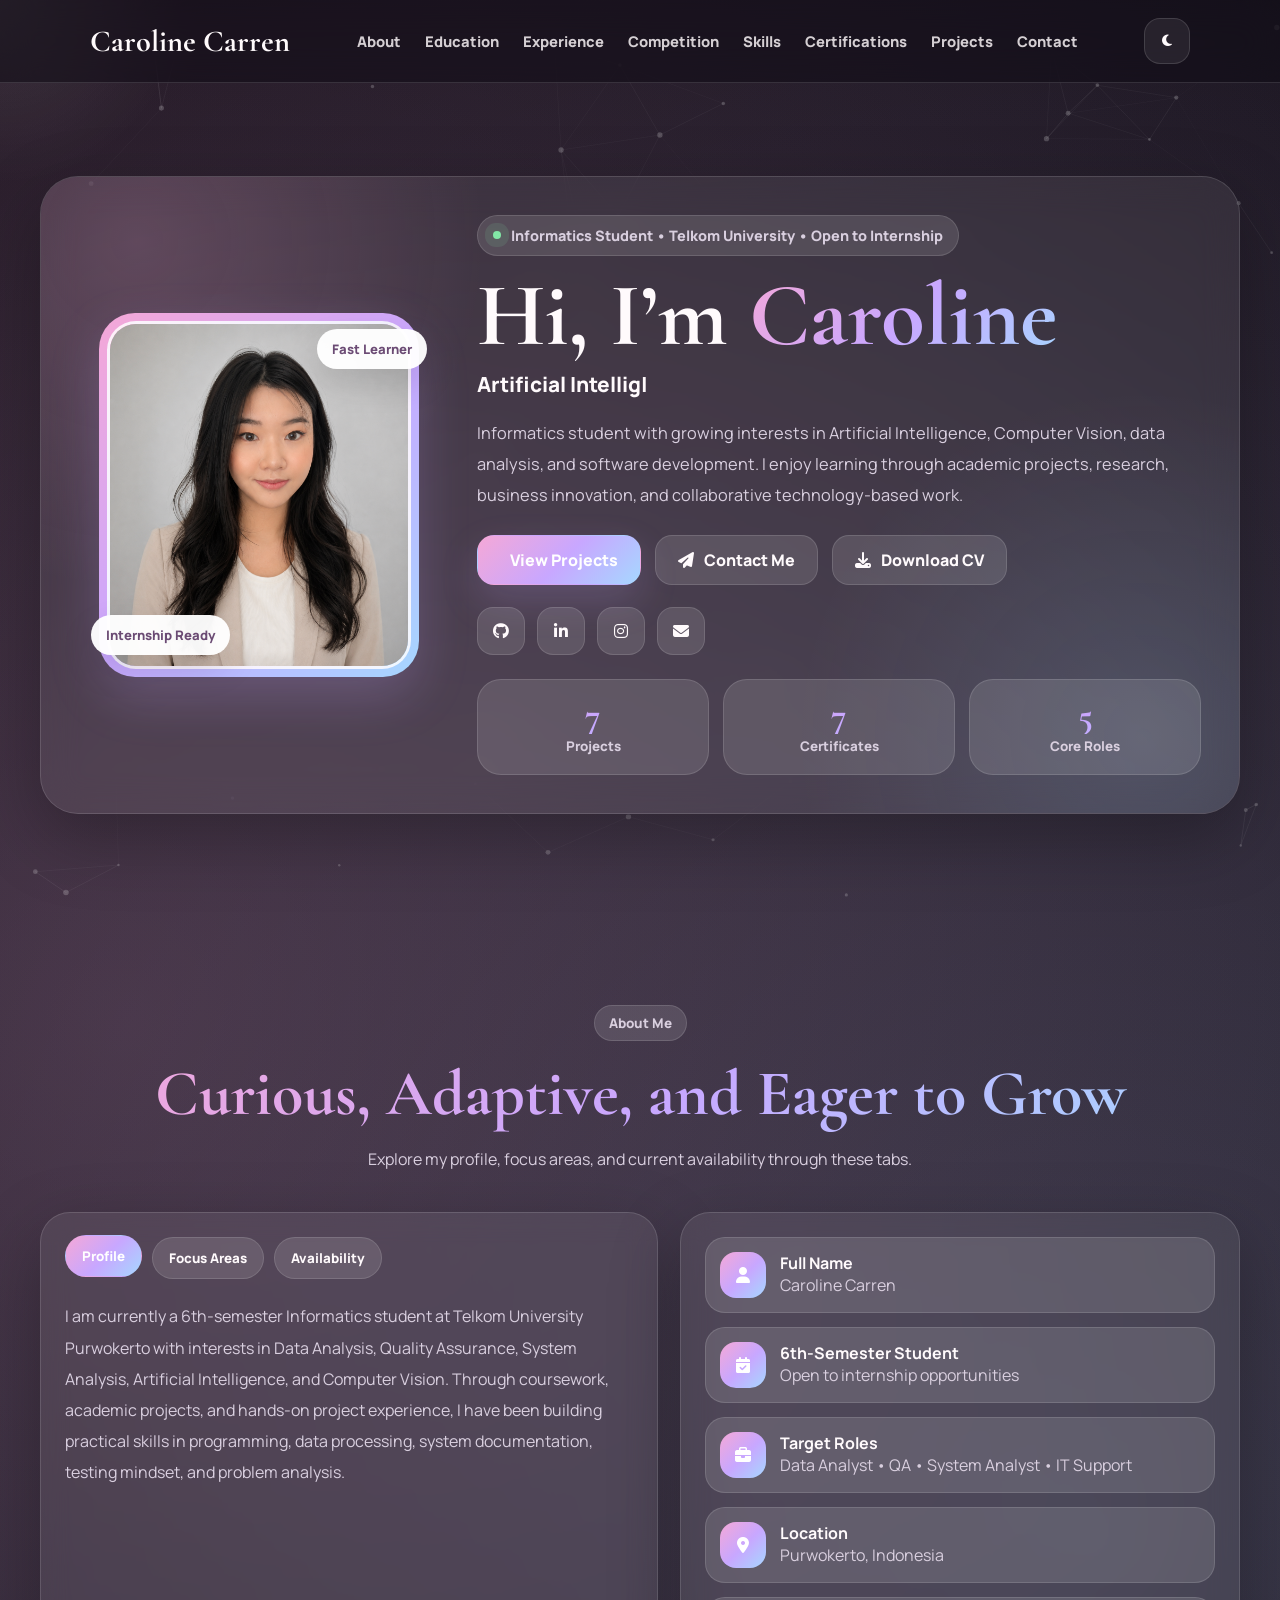
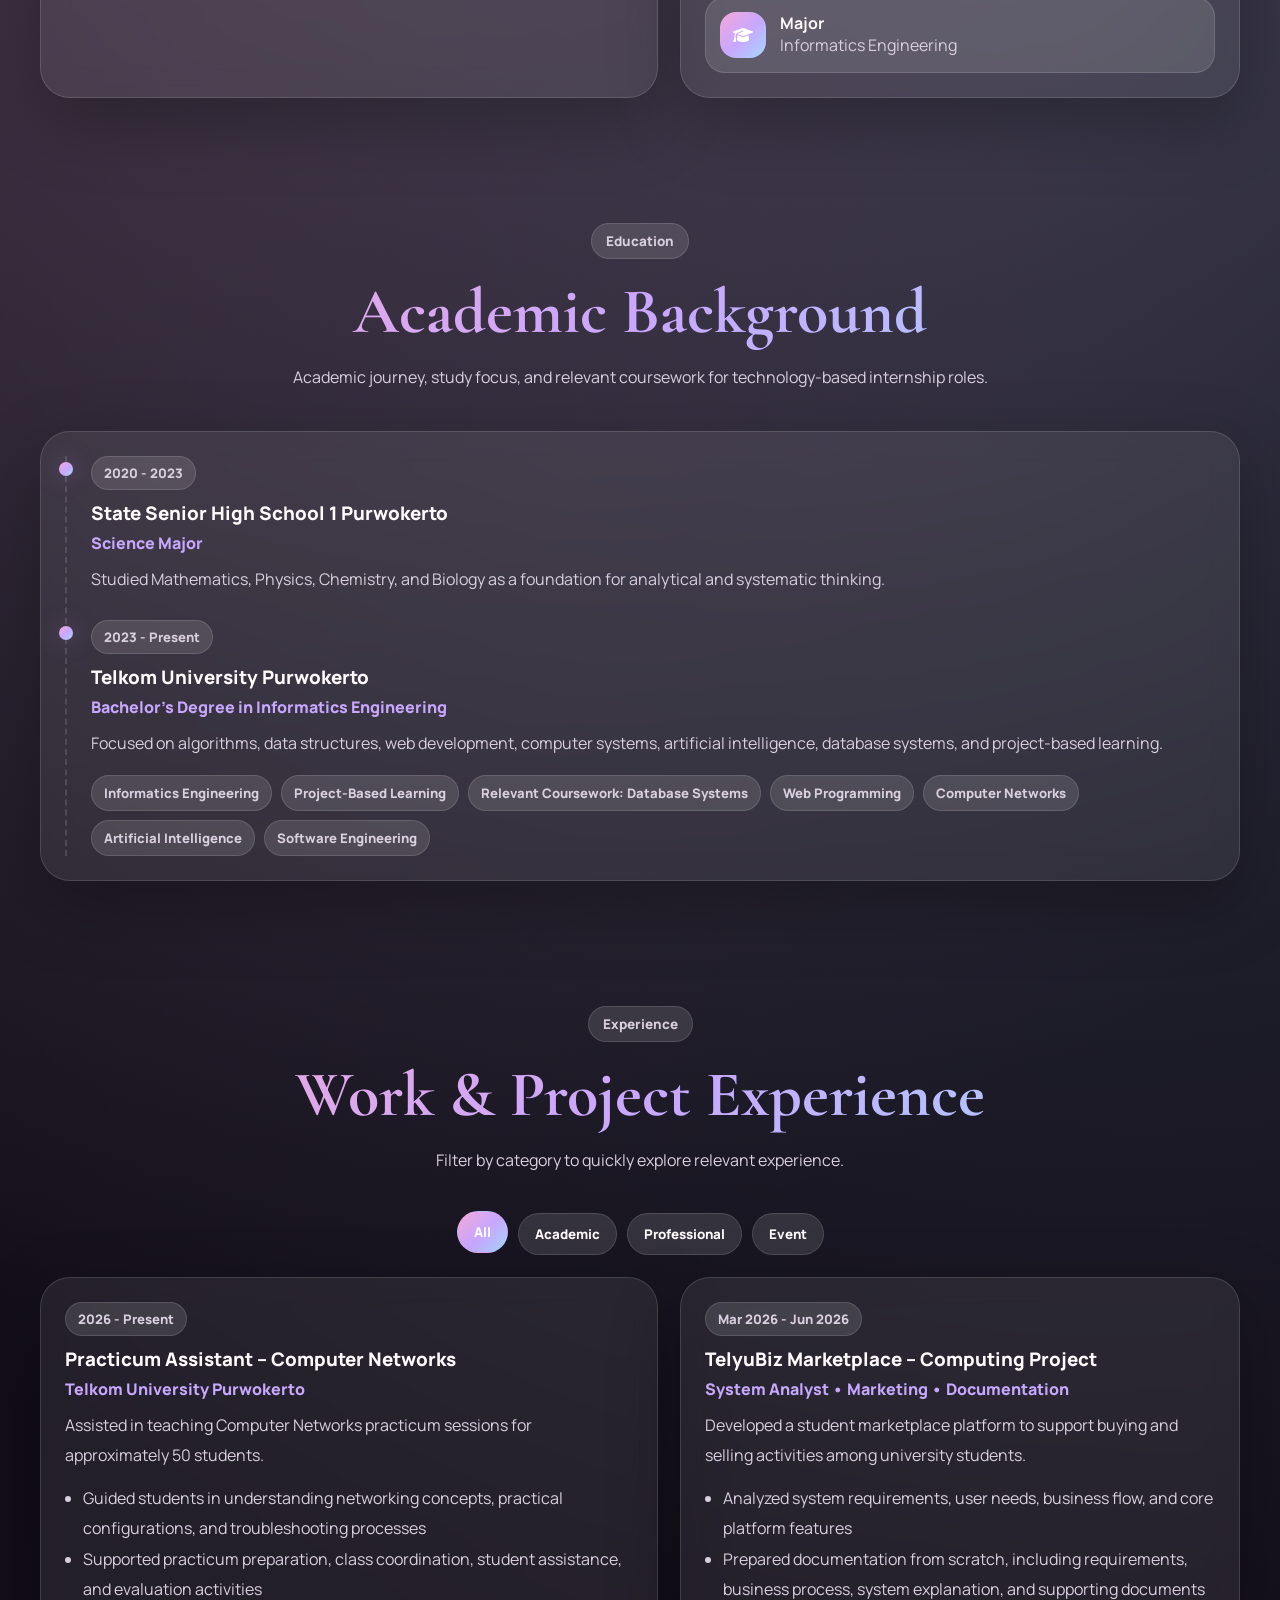
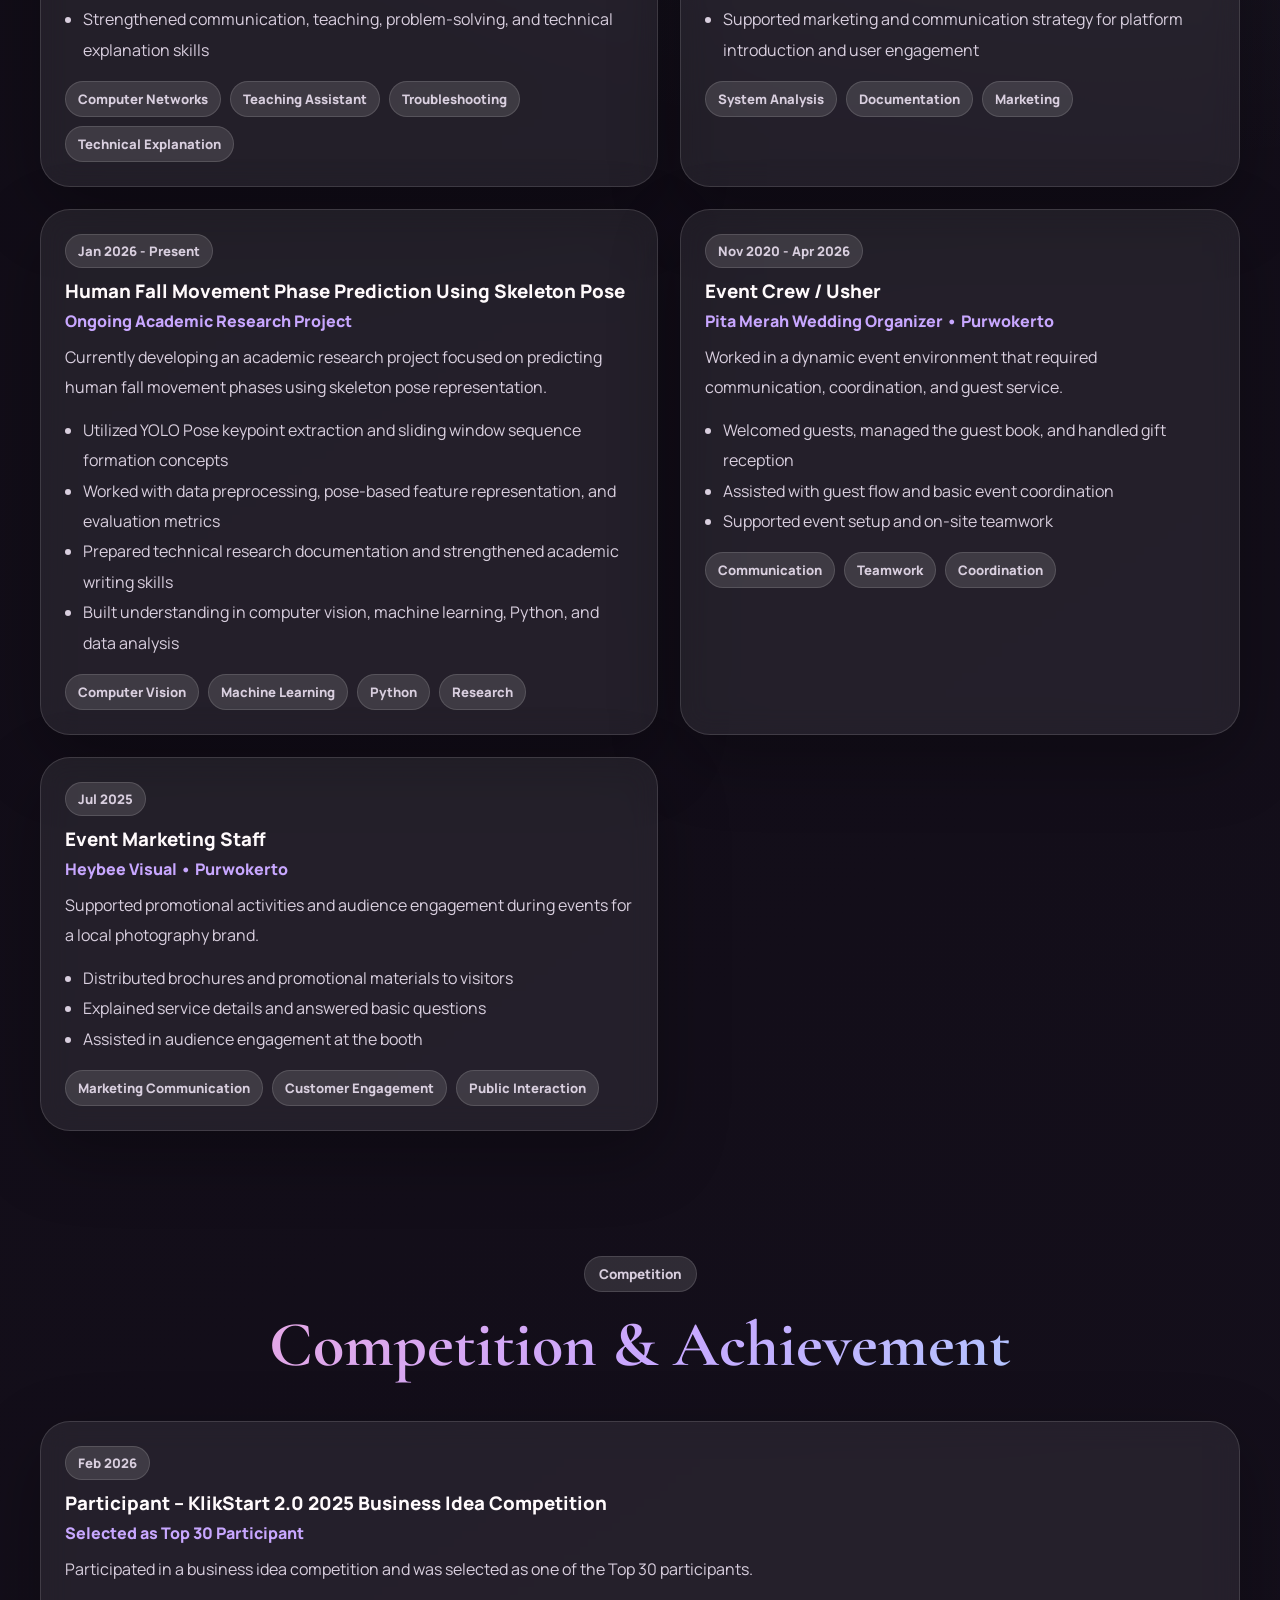
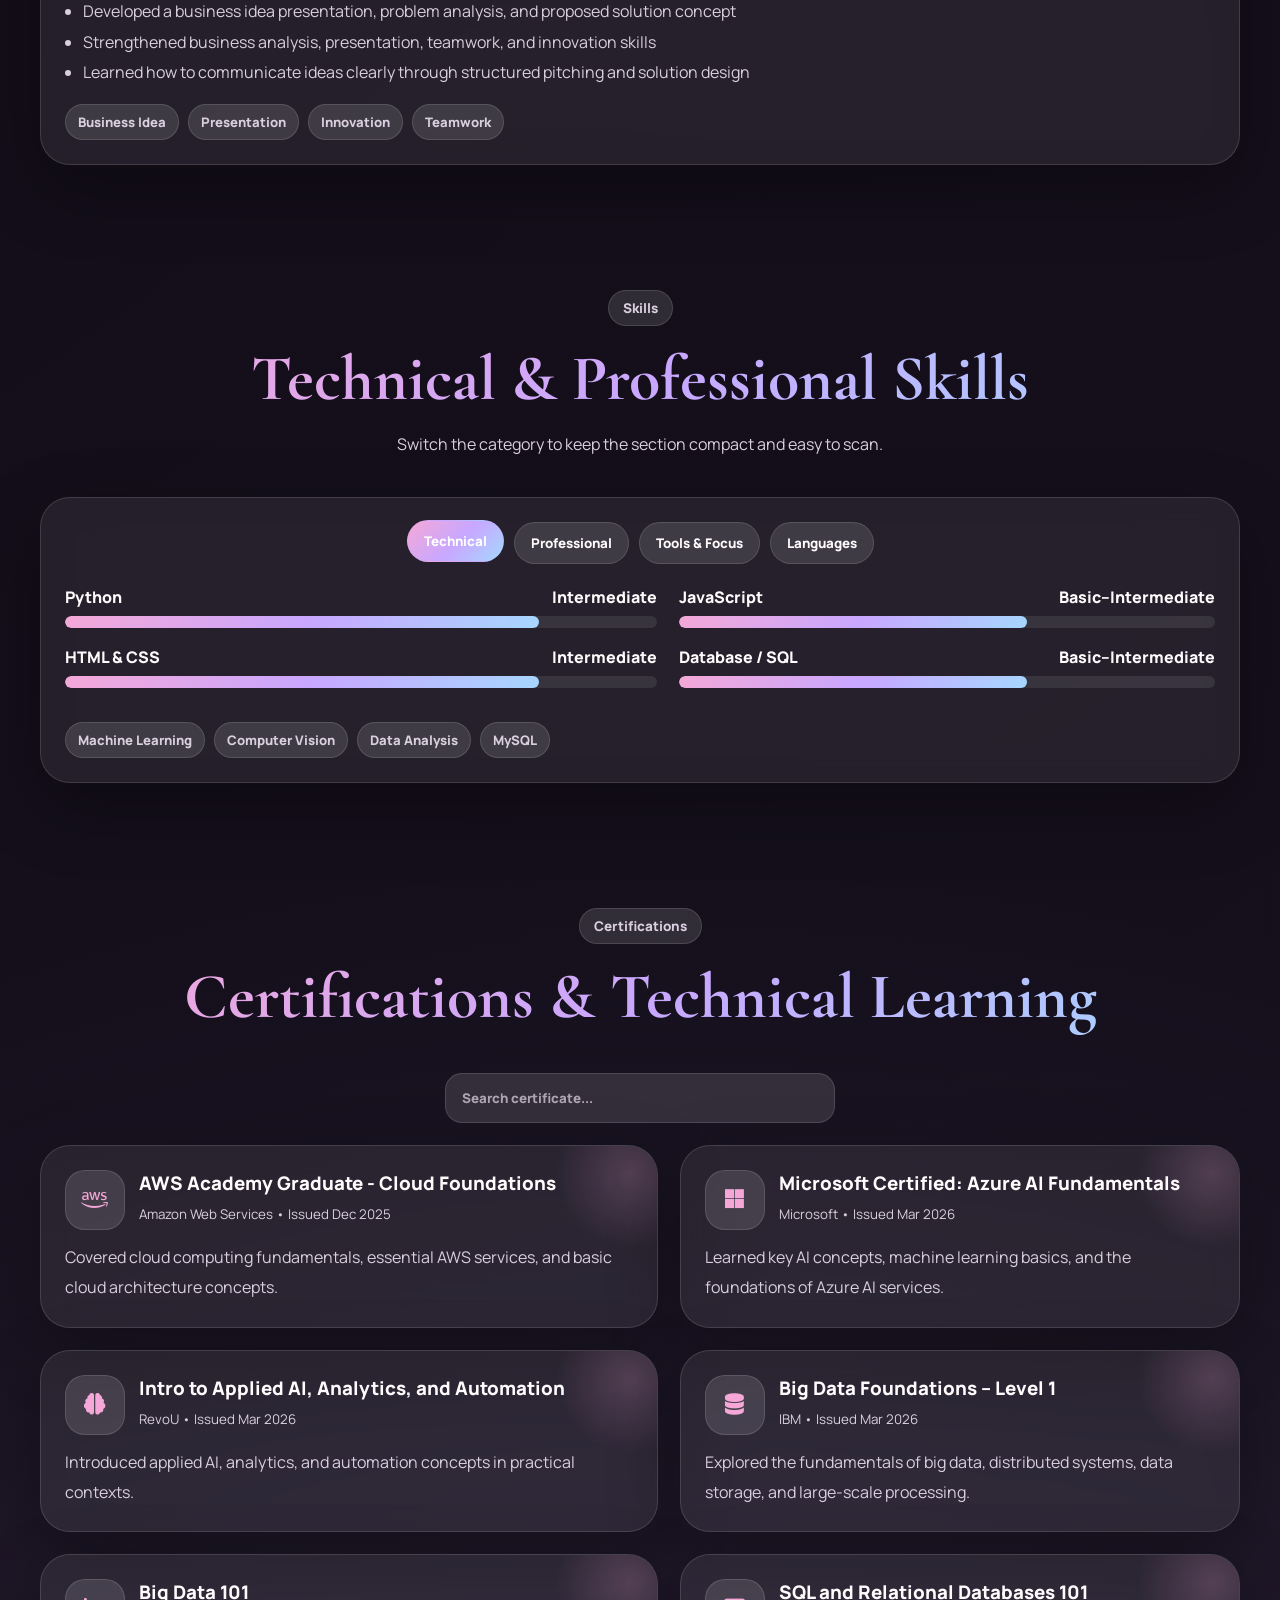
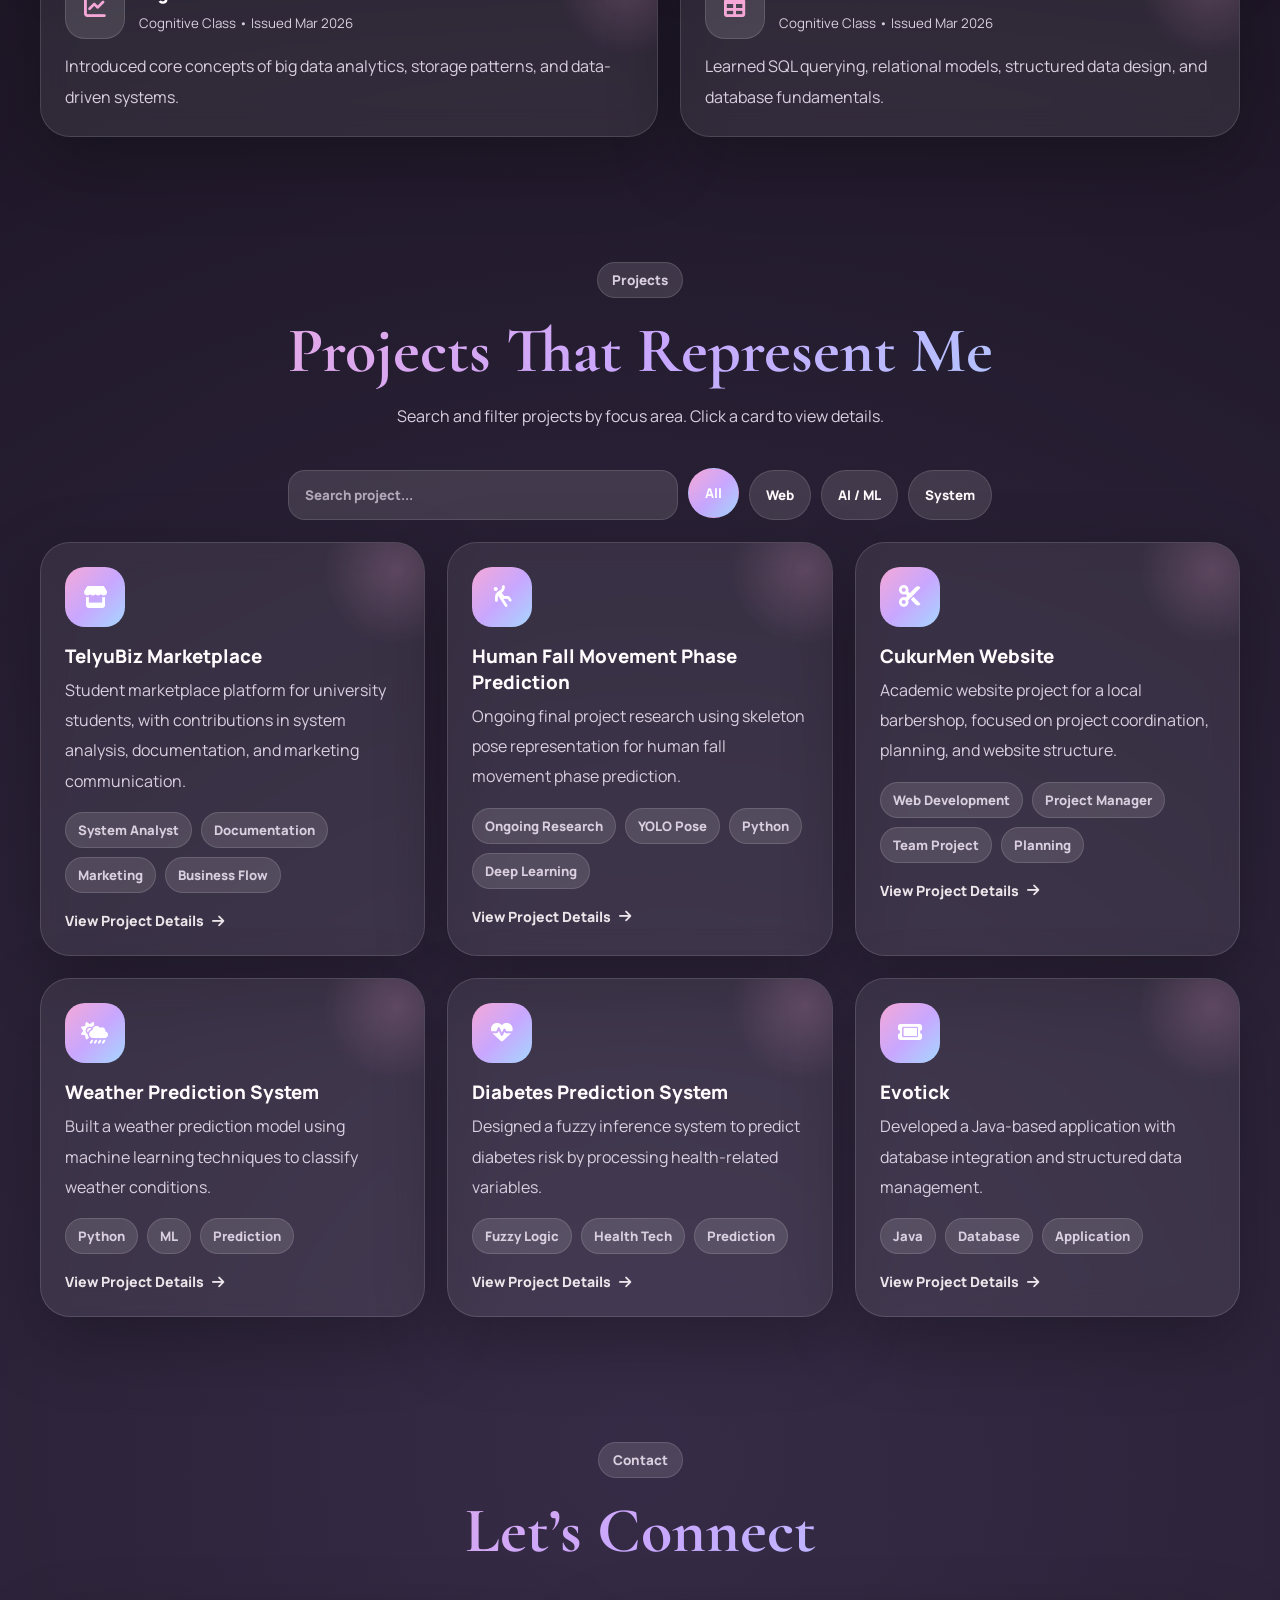
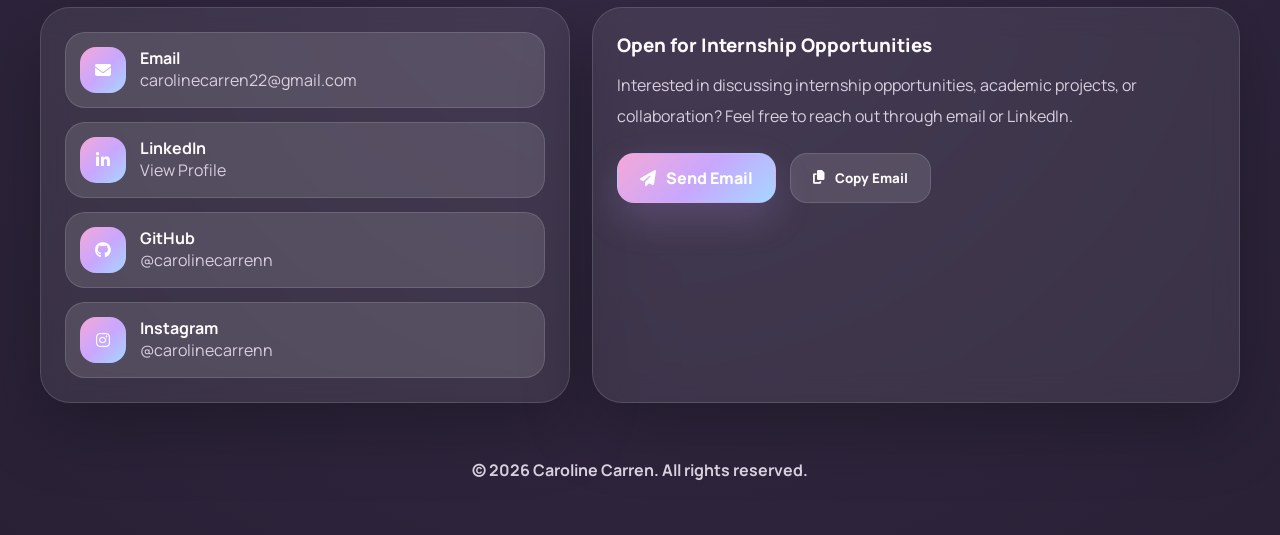
==== portfolio/index.html @ 9554f7a0 "Add files via upload" ====
<!DOCTYPE html>
<html lang="en">
<head>
  <meta charset="UTF-8" />
  <meta name="viewport" content="width=device-width, initial-scale=1.0" />
  <title>Caroline Carren | Portfolio</title>

  <link rel="stylesheet" href="https://cdnjs.cloudflare.com/ajax/libs/font-awesome/6.4.2/css/all.min.css">
  <link href="https://fonts.googleapis.com/css2?family=Manrope:wght@300;400;500;600;700;800&family=Cormorant+Garamond:wght@600;700&display=swap" rel="stylesheet">

  <style>
    :root{
      --bg:#0f0b14;
      --bg-soft:#17111f;
      --card:rgba(255,255,255,.075);
      --card-strong:rgba(255,255,255,.12);
      --line:rgba(255,255,255,.13);
      --text:#fffafc;
      --muted:#d9cfdf;
      --pink:#f5a8d7;
      --purple:#c8a7ff;
      --blue:#a6d7ff;
      --gradient:linear-gradient(135deg,#f5a8d7 0%, #c8a7ff 52%, #a6d7ff 100%);
      --shadow:0 24px 70px rgba(0,0,0,.28);
      --radius:30px;
    }

    body.light{
      --bg:#fff8fc;
      --bg-soft:#f6f0ff;
      --card:rgba(255,255,255,.76);
      --card-strong:rgba(255,255,255,.95);
      --line:rgba(140,110,170,.16);
      --text:#241b2c;
      --muted:#6d6177;
      --shadow:0 20px 55px rgba(164,125,196,.14);
    }

    *{
      margin:0;
      padding:0;
      box-sizing:border-box;
    }

    html{
      scroll-behavior:smooth;
    }

    body{
      min-height:100vh;
      font-family:'Manrope',sans-serif;
      color:var(--text);
      background:
        radial-gradient(circle at 10% 12%,rgba(245,168,215,.22),transparent 25%),
        radial-gradient(circle at 86% 18%,rgba(166,215,255,.17),transparent 26%),
        radial-gradient(circle at 50% 92%,rgba(200,167,255,.18),transparent 28%),
        linear-gradient(145deg,var(--bg),var(--bg-soft));
      overflow-x:hidden;
      transition:.35s ease;
    }

    #starCanvas{
      position:fixed;
      inset:0;
      width:100%;
      height:100%;
      z-index:0;
      pointer-events:none;
      opacity:.85;
    }

    .scroll-progress{
      position:fixed;
      top:0;
      left:0;
      width:0%;
      height:4px;
      background:var(--gradient);
      z-index:9999;
    }

    .cursor-glow{
      position:fixed;
      width:420px;
      height:420px;
      border-radius:50%;
      background:radial-gradient(circle,rgba(255,255,255,.10),transparent 62%);
      pointer-events:none;
      transform:translate(-50%,-50%);
      mix-blend-mode:screen;
      z-index:0;
    }

    .navbar{
      position:fixed;
      top:0;
      left:0;
      width:100%;
      z-index:999;
      padding:18px 7%;
      display:flex;
      align-items:center;
      justify-content:space-between;
      background:rgba(15,11,20,.52);
      backdrop-filter:blur(18px);
      border-bottom:1px solid var(--line);
    }

    body.light .navbar{
      background:rgba(255,255,255,.78);
    }

    .brand{
      font-family:'Cormorant Garamond',serif;
      font-size:1.9rem;
      font-weight:700;
      color:var(--text);
      text-decoration:none;
    }

    .nav-menu{
      display:flex;
      align-items:center;
      gap:24px;
      list-style:none;
    }

    .nav-menu a{
      color:var(--text);
      text-decoration:none;
      font-size:.92rem;
      font-weight:800;
      opacity:.82;
      position:relative;
      transition:.25s ease;
    }

    .nav-menu a::after{
      content:"";
      position:absolute;
      left:0;
      bottom:-8px;
      width:0;
      height:2px;
      border-radius:99px;
      background:var(--gradient);
      transition:.25s ease;
    }

    .nav-menu a:hover,
    .nav-menu a.active{
      opacity:1;
    }

    .nav-menu a:hover::after,
    .nav-menu a.active::after{
      width:100%;
    }

    .nav-actions{
      display:flex;
      align-items:center;
      gap:10px;
    }

    .icon-btn{
      width:46px;
      height:46px;
      border-radius:16px;
      border:1px solid var(--line);
      background:var(--card);
      color:var(--text);
      cursor:pointer;
      display:grid;
      place-items:center;
      transition:.25s ease;
    }

    .icon-btn:hover{
      transform:translateY(-3px);
      box-shadow:0 12px 28px rgba(200,167,255,.18);
    }

    .menu-toggle{
      display:none;
    }

    .container{
      width:min(1200px,calc(100% - 36px));
      margin:auto;
      position:relative;
      z-index:2;
    }

    section{
      position:relative;
      z-index:2;
      padding:105px 0 20px;
    }

    .hero{
      min-height:100vh;
      display:flex;
      align-items:center;
      padding-top:110px;
    }

    .hero-card{
      display:grid;
      grid-template-columns:360px 1fr;
      gap:38px;
      align-items:center;
      padding:38px;
      border:1px solid var(--line);
      border-radius:38px;
      background:var(--card);
      backdrop-filter:blur(18px);
      box-shadow:var(--shadow);
      overflow:hidden;
      position:relative;
    }

    .hero-card::before{
      content:"";
      position:absolute;
      inset:0;
      background:
        radial-gradient(circle at 8% 10%,rgba(245,168,215,.18),transparent 28%),
        radial-gradient(circle at 92% 88%,rgba(166,215,255,.14),transparent 28%);
      pointer-events:none;
    }

    .photo-area,
    .hero-content{
      position:relative;
      z-index:1;
    }

    .photo-area{
      width:100%;
    }

    .photo-frame{
      width:min(100%,320px);
      aspect-ratio:1/1.14;
      margin:auto;
      padding:8px;
      border-radius:36px;
      background:var(--gradient);
      box-shadow:0 20px 50px rgba(200,167,255,.22);
      position:relative;
      overflow:visible;
      animation:floaty 5.5s ease-in-out infinite;
    }

    .photo-inner{
      width:100%;
      height:100%;
      border-radius:29px;
      border:3px solid rgba(255,255,255,.82);
      overflow:hidden;
      position:relative;
      background:linear-gradient(135deg,rgba(245,168,215,.42),rgba(166,215,255,.42));
      display:grid;
      place-items:center;
    }

    .photo-inner img{
      width:100%;
      height:100%;
      object-fit:cover;
      display:block;
      position:relative;
      z-index:2;
    }

    .photo-inner img.hide{
      display:none;
    }

    .photo-placeholder{
      position:absolute;
      inset:0;
      display:grid;
      place-items:center;
      font-family:'Cormorant Garamond',serif;
      font-size:4.8rem;
      font-weight:700;
      color:#fff;
      z-index:1;
    }

    .float-chip{
      position:absolute;
      z-index:5;
      background:rgba(255,255,255,.96);
      color:#6b4b74;
      padding:11px 15px;
      border-radius:999px;
      box-shadow:0 14px 34px rgba(0,0,0,.12);
      font-size:.82rem;
      font-weight:900;
      white-space:nowrap;
    }

    .float-chip.top{
      right:-8px;
      top:16px;
    }

    .float-chip.bottom{
      left:-8px;
      bottom:22px;
    }

    .badge{
      display:inline-flex;
      align-items:center;
      gap:10px;
      padding:10px 15px;
      border-radius:999px;
      background:var(--card-strong);
      border:1px solid var(--line);
      color:var(--muted);
      font-weight:800;
      font-size:.9rem;
      margin-bottom:18px;
    }

    .badge .dot{
      width:8px;
      height:8px;
      border-radius:50%;
      background:#82e7a6;
      box-shadow:0 0 0 8px rgba(130,231,166,.12);
    }

    h1{
      font-family:'Cormorant Garamond',serif;
      font-size:clamp(3.2rem,7vw,5.8rem);
      line-height:.94;
      margin-bottom:12px;
      font-weight:700;
    }

    .gradient-text,
    .section-title,
    .stat-number{
      background:var(--gradient);
      -webkit-background-clip:text;
      -webkit-text-fill-color:transparent;
      background-clip:text;
    }

    .typing{
      min-height:34px;
      font-size:clamp(1rem,2vw,1.3rem);
      font-weight:900;
      margin-bottom:14px;
    }

    .hero-desc,
    .section-sub,
    .muted{
      color:var(--muted);
      line-height:1.9;
    }

    .hero-desc{
      max-width:760px;
      font-size:1.02rem;
      margin-bottom:24px;
    }

    .buttons{
      display:flex;
      flex-wrap:wrap;
      gap:14px;
      margin-bottom:22px;
    }

    .btn{
      border:none;
      text-decoration:none;
      display:inline-flex;
      align-items:center;
      justify-content:center;
      gap:10px;
      min-height:50px;
      padding:13px 22px;
      border-radius:17px;
      font-weight:900;
      cursor:pointer;
      transition:.25s ease;
      color:var(--text);
      background:var(--card-strong);
      border:1px solid var(--line);
      font-family:inherit;
    }

    .btn.primary{
      background:var(--gradient);
      color:#fff;
      border-color:transparent;
      box-shadow:0 16px 38px rgba(200,167,255,.18);
    }

    .btn:hover{
      transform:translateY(-3px);
    }

    .socials{
      display:flex;
      flex-wrap:wrap;
      gap:12px;
      margin-bottom:24px;
    }

    .socials a{
      width:48px;
      height:48px;
      border-radius:16px;
      background:var(--card-strong);
      border:1px solid var(--line);
      color:var(--text);
      display:grid;
      place-items:center;
      text-decoration:none;
      transition:.25s ease;
    }

    .socials a:hover{
      transform:translateY(-4px);
      color:var(--pink);
    }

    .stats{
      display:grid;
      grid-template-columns:repeat(3,1fr);
      gap:14px;
    }

    .stat{
      text-align:center;
      background:var(--card-strong);
      border:1px solid var(--line);
      padding:18px 12px;
      border-radius:24px;
    }

    .stat-number{
      display:block;
      font-family:'Cormorant Garamond',serif;
      font-size:2.3rem;
      line-height:1;
      font-weight:700;
    }

    .stat small{
      color:var(--muted);
      font-weight:800;
    }

    .section-head{
      text-align:center;
      margin-bottom:38px;
    }

    .kicker{
      display:inline-flex;
      padding:8px 14px;
      border-radius:999px;
      background:var(--card-strong);
      border:1px solid var(--line);
      color:var(--muted);
      font-size:.84rem;
      font-weight:900;
      margin-bottom:14px;
    }

    .section-title{
      font-family:'Cormorant Garamond',serif;
      font-size:clamp(2.4rem,5vw,4rem);
      font-weight:700;
      margin-bottom:12px;
    }

    .grid-2{
      display:grid;
      grid-template-columns:1.05fr .95fr;
      gap:22px;
    }

    .grid-3{
      display:grid;
      grid-template-columns:repeat(3,1fr);
      gap:22px;
    }

    .card{
      background:var(--card);
      border:1px solid var(--line);
      border-radius:var(--radius);
      backdrop-filter:blur(14px);
      box-shadow:var(--shadow);
      padding:24px;
      transition:.25s ease;
      height:100%;
    }

    .card:hover{
      transform:translateY(-7px);
      border-color:rgba(245,168,215,.30);
    }

    .info-item{
      display:flex;
      gap:14px;
      align-items:flex-start;
      background:var(--card-strong);
      border:1px solid var(--line);
      border-radius:20px;
      padding:14px;
      margin-bottom:14px;
    }

    .info-item:last-child{
      margin-bottom:0;
    }

    .info-item i{
      width:46px;
      height:46px;
      border-radius:16px;
      display:grid;
      place-items:center;
      background:var(--gradient);
      color:#fff;
      flex:none;
    }

    .info-item span{
      color:var(--muted);
    }

    .tabs,
    .filter-row{
      display:flex;
      flex-wrap:wrap;
      gap:10px;
      justify-content:center;
      margin-bottom:22px;
    }

    .tabs.left{
      justify-content:flex-start;
    }

    .pill{
      border:none;
      border-radius:999px;
      padding:11px 16px;
      background:var(--card-strong);
      border:1px solid var(--line);
      color:var(--text);
      font-weight:900;
      cursor:pointer;
      transition:.25s ease;
      font-family:inherit;
    }

    .pill:hover,
    .pill.active{
      background:var(--gradient);
      color:#fff;
      border-color:transparent;
      transform:translateY(-2px);
    }

    .panel{
      display:none;
      color:var(--muted);
      line-height:1.95;
      animation:fadeUp .3s ease;
    }

    .panel.active{
      display:block;
    }

    .timeline{
      position:relative;
      padding-left:24px;
      border-left:2px dashed var(--line);
    }

    .timeline-item{
      position:relative;
      padding-bottom:26px;
    }

    .timeline-item:last-child{
      padding-bottom:0;
    }

    .timeline-item::before{
      content:"";
      position:absolute;
      left:-32px;
      top:6px;
      width:14px;
      height:14px;
      border-radius:50%;
      background:var(--gradient);
      box-shadow:0 0 24px rgba(200,167,255,.35);
    }

    .date{
      display:inline-block;
      padding:7px 12px;
      border-radius:999px;
      background:var(--card-strong);
      border:1px solid var(--line);
      color:var(--muted);
      font-size:.82rem;
      font-weight:900;
      margin-bottom:10px;
    }

    h3,h4{
      font-weight:900;
      margin-bottom:6px;
    }

    .sub{
      color:var(--purple);
      font-weight:900;
      margin-bottom:10px;
    }

    body.light .sub{
      color:#8a6daf;
    }

    .list{
      padding-left:18px;
      color:var(--muted);
      line-height:1.9;
      margin-top:12px;
    }

    .tags{
      display:flex;
      flex-wrap:wrap;
      gap:9px;
      margin-top:16px;
    }

    .tags span{
      padding:8px 12px;
      border-radius:999px;
      background:var(--card-strong);
      border:1px solid var(--line);
      color:var(--muted);
      font-size:.82rem;
      font-weight:900;
    }

    .exp-item.hide,
    .project-card.hide,
    .cert-card.hide{
      display:none;
    }

    .skill-panel{
      display:none;
    }

    .skill-panel.active{
      display:block;
      animation:fadeUp .3s ease;
    }

    .skill-item{
      margin-bottom:18px;
    }

    .skill-top{
      display:flex;
      align-items:center;
      justify-content:space-between;
      font-weight:900;
      margin-bottom:8px;
    }

    .skill-bar{
      height:12px;
      border-radius:999px;
      background:rgba(255,255,255,.09);
      overflow:hidden;
    }

    body.light .skill-bar{
      background:rgba(120,90,170,.12);
    }

    .skill-fill{
      width:0;
      height:100%;
      border-radius:999px;
      background:var(--gradient);
      transition:width 1.4s ease;
    }

    .search-box{
      width:min(100%,390px);
      min-height:50px;
      border-radius:17px;
      border:1px solid var(--line);
      background:var(--card-strong);
      color:var(--text);
      outline:none;
      padding:0 16px;
      font-family:inherit;
      font-weight:800;
    }

    .search-box::placeholder{
      color:rgba(217,207,223,.75);
    }

    .project-card,
    .cert-card{
      position:relative;
      overflow:hidden;
      cursor:pointer;
    }

    .project-card::before,
    .cert-card::before{
      content:"";
      position:absolute;
      width:150px;
      height:150px;
      right:-48px;
      top:-48px;
      border-radius:50%;
      background:radial-gradient(circle,rgba(245,168,215,.20),transparent 70%);
    }

    .project-icon,
    .cert-icon{
      width:60px;
      height:60px;
      border-radius:20px;
      background:var(--gradient);
      display:grid;
      place-items:center;
      color:#fff;
      font-size:1.35rem;
      margin-bottom:16px;
      position:relative;
      z-index:1;
    }

    .project-action{
      display:inline-flex;
      align-items:center;
      gap:8px;
      margin-top:18px;
      font-size:.88rem;
      font-weight:900;
      color:var(--text);
      opacity:.9;
      position:relative;
      z-index:1;
    }

    .project-action i{
      transition:.25s ease;
    }

    .project-card:hover .project-action i{
      transform:translateX(4px);
    }

    .project-card h3,
    .project-card p,
    .project-card .tags,
    .project-action,
    .cert-card h3,
    .cert-card p,
    .cert-card small{
      position:relative;
      z-index:1;
    }

    .cert-head{
      display:flex;
      gap:14px;
      align-items:flex-start;
      position:relative;
      z-index:1;
      margin-bottom:12px;
    }

    .cert-icon{
      flex:none;
      background:var(--card-strong);
      border:1px solid var(--line);
      color:var(--pink);
      margin-bottom:0;
    }

    .contact-box{
      display:grid;
      grid-template-columns:.9fr 1.1fr;
      gap:22px;
    }

    .toast{
      position:fixed;
      right:22px;
      bottom:24px;
      padding:14px 18px;
      border-radius:18px;
      background:var(--card-strong);
      border:1px solid var(--line);
      color:var(--text);
      box-shadow:var(--shadow);
      backdrop-filter:blur(16px);
      z-index:9999;
      opacity:0;
      transform:translateY(20px);
      pointer-events:none;
      transition:.3s ease;
      font-weight:900;
    }

    .toast.show{
      opacity:1;
      transform:translateY(0);
    }

    .modal{
      position:fixed;
      inset:0;
      background:rgba(0,0,0,.54);
      backdrop-filter:blur(8px);
      display:none;
      align-items:center;
      justify-content:center;
      z-index:9998;
      padding:18px;
    }

    .modal.show{
      display:flex;
    }

    .modal-content{
      width:min(620px,100%);
      background:var(--bg-soft);
      border:1px solid var(--line);
      border-radius:28px;
      box-shadow:var(--shadow);
      padding:26px;
      animation:modalIn .25s ease;
    }

    body.light .modal-content{
      background:#fff;
    }

    .modal-head{
      display:flex;
      justify-content:space-between;
      gap:14px;
      align-items:flex-start;
      margin-bottom:14px;
    }

    .close-modal{
      border:none;
      background:var(--card-strong);
      color:var(--text);
      border:1px solid var(--line);
      width:42px;
      height:42px;
      border-radius:14px;
      cursor:pointer;
    }

    .scroll-top{
      position:fixed;
      right:22px;
      bottom:22px;
      width:56px;
      height:56px;
      border:none;
      border-radius:18px;
      background:var(--gradient);
      color:#fff;
      cursor:pointer;
      opacity:0;
      visibility:hidden;
      transition:.25s ease;
      z-index:999;
      box-shadow:0 16px 36px rgba(200,167,255,.22);
    }

    .scroll-top.show{
      opacity:1;
      visibility:visible;
    }

    footer{
      position:relative;
      z-index:2;
      text-align:center;
      padding:36px 18px 54px;
      color:var(--muted);
      font-weight:700;
    }

    .reveal{
      opacity:0;
      transform:translateY(30px);
      transition:.75s ease;
    }

    .reveal.show{
      opacity:1;
      transform:translateY(0);
    }

    @keyframes floaty{
      0%,100%{transform:translateY(0)}
      50%{transform:translateY(-14px)}
    }

    @keyframes fadeUp{
      from{opacity:0;transform:translateY(8px)}
      to{opacity:1;transform:translateY(0)}
    }

    @keyframes modalIn{
      from{opacity:0;transform:translateY(18px) scale(.98)}
      to{opacity:1;transform:translateY(0) scale(1)}
    }

    @media(max-width:1050px){
      .nav-menu{
        position:fixed;
        top:82px;
        left:18px;
        right:18px;
        display:none;
        flex-direction:column;
        align-items:flex-start;
        padding:20px;
        border-radius:24px;
        background:var(--bg-soft);
        border:1px solid var(--line);
        box-shadow:var(--shadow);
      }

      .nav-menu.show{
        display:flex;
      }

      .menu-toggle{
        display:grid;
      }

      .hero-card,
      .grid-2,
      .contact-box{
        grid-template-columns:1fr;
      }

      .grid-3{
        grid-template-columns:repeat(2,1fr);
      }
    }

    @media(max-width:640px){
      .navbar{
        padding:14px 18px;
      }

      .hero-card{
        padding:24px;
      }

      .grid-3,
      .stats{
        grid-template-columns:1fr;
      }

      .buttons{
        flex-direction:column;
      }

      .btn{
        width:100%;
      }

      .float-chip.top{right:8px;}
      .float-chip.bottom{left:8px;}
    }
  </style>
</head>
<body>
  <div class="scroll-progress" id="scrollProgress"></div>
  <canvas id="starCanvas"></canvas>
  <div class="cursor-glow" id="cursorGlow"></div>

  <nav class="navbar">
    <a href="#home" class="brand">Caroline Carren</a>

    <ul class="nav-menu" id="navMenu">
      <li><a href="#about">About</a></li>
      <li><a href="#education">Education</a></li>
      <li><a href="#experience">Experience</a></li>
      <li><a href="#competition">Competition</a></li>
      <li><a href="#skills">Skills</a></li>
      <li><a href="#certifications">Certifications</a></li>
      <li><a href="#projects">Projects</a></li>
      <li><a href="#contact">Contact</a></li>
    </ul>

    <div class="nav-actions">
      <button class="icon-btn" id="themeBtn" aria-label="Toggle theme"><i class="fas fa-moon"></i></button>
      <button class="icon-btn menu-toggle" id="menuBtn" aria-label="Open menu"><i class="fas fa-bars"></i></button>
    </div>
  </nav>

  <main>
    <section class="hero" id="home">
      <div class="container">
        <div class="hero-card reveal">
          <div class="photo-area">
            <div class="photo-frame">
              <div class="photo-inner">
                <div class="photo-placeholder">CC</div>
                <img id="profilePhoto" src="profile.jpg" alt="Caroline Carren">
              </div>
              <div class="float-chip top">Fast Learner</div>
              <div class="float-chip bottom">Internship Ready</div>
            </div>
          </div>

          <div class="hero-content">
            <div class="badge"><span class="dot"></span> Informatics Student • Telkom University • Open to Internship</div>
            <h1>Hi, I’m <span class="gradient-text">Caroline</span></h1>
            <div class="typing" id="typingText"></div>
            <p class="hero-desc">
              Informatics student with growing interests in Artificial Intelligence, Computer Vision, data analysis, and software development. I enjoy learning through academic projects, research, business innovation, and collaborative technology-based work.
            </p>

            <div class="buttons">
              <a href="#projects" class="btn primary"><i class="fas fa-sparkles"></i> View Projects</a>
              <a href="#contact" class="btn"><i class="fas fa-paper-plane"></i> Contact Me</a>
              <a class="btn" href="Caroline_Carren_CV.pdf" download><i class="fas fa-download"></i> Download CV</a>
            </div>

            <div class="socials">
              <a href="https://github.com/carolinecarrenn" target="_blank" aria-label="GitHub"><i class="fab fa-github"></i></a>
              <a href="https://www.linkedin.com/in/caroline-carren-a1aa51346" target="_blank" aria-label="LinkedIn"><i class="fab fa-linkedin-in"></i></a>
              <a href="https://www.instagram.com/carolinecarrenn/" target="_blank" aria-label="Instagram"><i class="fab fa-instagram"></i></a>
              <a href="mailto:carolinecarren22@gmail.com" aria-label="Email"><i class="fas fa-envelope"></i></a>
            </div>

            <div class="stats">
              <div class="stat"><span class="stat-number" data-count="7">0</span><small>Projects</small></div>
              <div class="stat"><span class="stat-number" data-count="7">0</span><small>Certificates</small></div>
              <div class="stat"><span class="stat-number" data-count="5">0</span><small>Core Roles</small></div>
            </div>
          </div>
        </div>
      </div>
    </section>

    <section id="about">
      <div class="container">
        <div class="section-head reveal">
          <span class="kicker">About Me</span>
          <h2 class="section-title">Curious, Adaptive, and Eager to Grow</h2>
          <p class="section-sub">Explore my profile, focus areas, and current availability through these tabs.</p>
        </div>

        <div class="grid-2">
          <div class="card reveal">
            <div class="tabs left">
              <button class="pill active" data-tab="profile">Profile</button>
              <button class="pill" data-tab="focus">Focus Areas</button>
              <button class="pill" data-tab="availability">Availability</button>
            </div>

            <div class="panel active" id="profile">
              I am currently a 6th-semester Informatics student at Telkom University Purwokerto with interests in Data Analysis, Quality Assurance, System Analysis, Artificial Intelligence, and Computer Vision. Through coursework, academic projects, and hands-on project experience, I have been building practical skills in programming, data processing, system documentation, testing mindset, and problem analysis.
            </div>
            <div class="panel" id="focus">
              My current focus includes Data Analysis, Quality Assurance, System Analysis, project documentation, and web-based project development. I also have academic exposure to Computer Vision, pose estimation, and Deep Learning concepts through my ongoing final project research.
            </div>
            <div class="panel" id="availability">
              I am comfortable working both independently and in team-based environments. I enjoy contributing to collaborative discussions while also taking responsibility for individual tasks. I am currently interested in internship opportunities related to Data Analyst, Quality Assurance, System Analyst, IT Support, and technology project documentation.
            </div>
          </div>

          <div class="card reveal">
            <div class="info-item"><i class="fas fa-user"></i><div><strong>Full Name</strong><br><span>Caroline Carren</span></div></div>
            <div class="info-item"><i class="fas fa-calendar-check"></i><div><strong>6th-Semester Student</strong><br><span>Open to internship opportunities</span></div></div>
            <div class="info-item"><i class="fas fa-briefcase"></i><div><strong>Target Roles</strong><br><span>Data Analyst • QA • System Analyst • IT Support</span></div></div>
            <div class="info-item"><i class="fas fa-location-dot"></i><div><strong>Location</strong><br><span>Purwokerto, Indonesia</span></div></div>
            <div class="info-item"><i class="fas fa-graduation-cap"></i><div><strong>Major</strong><br><span>Informatics Engineering</span></div></div>
          </div>
        </div>
      </div>
    </section>

    <section id="education">
      <div class="container">
        <div class="section-head reveal">
          <span class="kicker">Education</span>
          <h2 class="section-title">Academic Background</h2>
          <p class="section-sub">Academic journey, study focus, and relevant coursework for technology-based internship roles.</p>
        </div>

        <div class="card reveal">
          <div class="timeline">
            <div class="timeline-item">
              <span class="date">2020 - 2023</span>
              <h3>State Senior High School 1 Purwokerto</h3>
              <div class="sub">Science Major</div>
              <p class="muted">Studied Mathematics, Physics, Chemistry, and Biology as a foundation for analytical and systematic thinking.</p>
            </div>

            <div class="timeline-item">
              <span class="date">2023 - Present</span>
              <h3>Telkom University Purwokerto</h3>
              <div class="sub">Bachelor's Degree in Informatics Engineering</div>
              <p class="muted">Focused on algorithms, data structures, web development, computer systems, artificial intelligence, database systems, and project-based learning.</p>
              <div class="tags">
                <span>Informatics Engineering</span>
                <span>Project-Based Learning</span>
                <span>Relevant Coursework: Database Systems</span>
                <span>Web Programming</span>
                <span>Computer Networks</span>
                <span>Artificial Intelligence</span>
                <span>Software Engineering</span>
              </div>
            </div>
          </div>
        </div>
      </div>
    </section>

    <section id="experience">
      <div class="container">
        <div class="section-head reveal">
          <span class="kicker">Experience</span>
          <h2 class="section-title">Work & Project Experience</h2>
          <p class="section-sub">Filter by category to quickly explore relevant experience.</p>
        </div>

        <div class="filter-row reveal">
          <button class="pill active" data-exp-filter="all">All</button>
          <button class="pill" data-exp-filter="academic">Academic</button>
          <button class="pill" data-exp-filter="professional">Professional</button>
          <button class="pill" data-exp-filter="event">Event</button>
        </div>

        <div class="grid-2">
          <div class="exp-item" data-exp="academic professional">
            <div class="card reveal">
              <span class="date">2026 - Present</span>
              <h3>Practicum Assistant – Computer Networks</h3>
              <div class="sub">Telkom University Purwokerto</div>
              <p class="muted">Assisted in teaching Computer Networks practicum sessions for approximately 50 students.</p>
              <ul class="list">
                <li>Guided students in understanding networking concepts, practical configurations, and troubleshooting processes</li>
                <li>Supported practicum preparation, class coordination, student assistance, and evaluation activities</li>
                <li>Strengthened communication, teaching, problem-solving, and technical explanation skills</li>
              </ul>
              <div class="tags"><span>Computer Networks</span><span>Teaching Assistant</span><span>Troubleshooting</span><span>Technical Explanation</span></div>
            </div>
          </div>

          <div class="exp-item" data-exp="academic professional">
            <div class="card reveal">
              <span class="date">Mar 2026 - Jun 2026</span>
              <h3>TelyuBiz Marketplace – Computing Project</h3>
              <div class="sub">System Analyst • Marketing • Documentation</div>
              <p class="muted">Developed a student marketplace platform to support buying and selling activities among university students.</p>
              <ul class="list">
                <li>Analyzed system requirements, user needs, business flow, and core platform features</li>
                <li>Prepared documentation from scratch, including requirements, business process, system explanation, and supporting documents</li>
                <li>Supported marketing and communication strategy for platform introduction and user engagement</li>
              </ul>
              <div class="tags"><span>System Analysis</span><span>Documentation</span><span>Marketing</span></div>
            </div>
          </div>

          <div class="exp-item" data-exp="academic">
            <div class="card reveal">
              <span class="date">Jan 2026 - Present</span>
              <h3>Human Fall Movement Phase Prediction Using Skeleton Pose</h3>
              <div class="sub">Ongoing Academic Research Project</div>
              <p class="muted">Currently developing an academic research project focused on predicting human fall movement phases using skeleton pose representation.</p>
              <ul class="list">
                <li>Utilized YOLO Pose keypoint extraction and sliding window sequence formation concepts</li>
                <li>Worked with data preprocessing, pose-based feature representation, and evaluation metrics</li>
                <li>Prepared technical research documentation and strengthened academic writing skills</li>
                <li>Built understanding in computer vision, machine learning, Python, and data analysis</li>
              </ul>
              <div class="tags"><span>Computer Vision</span><span>Machine Learning</span><span>Python</span><span>Research</span></div>
            </div>
          </div>

          <div class="exp-item" data-exp="event professional">
            <div class="card reveal">
              <span class="date">Nov 2020 - Apr 2026</span>
              <h3>Event Crew / Usher</h3>
              <div class="sub">Pita Merah Wedding Organizer • Purwokerto</div>
              <p class="muted">Worked in a dynamic event environment that required communication, coordination, and guest service.</p>
              <ul class="list">
                <li>Welcomed guests, managed the guest book, and handled gift reception</li>
                <li>Assisted with guest flow and basic event coordination</li>
                <li>Supported event setup and on-site teamwork</li>
              </ul>
              <div class="tags"><span>Communication</span><span>Teamwork</span><span>Coordination</span></div>
            </div>
          </div>

          <div class="exp-item" data-exp="event professional">
            <div class="card reveal">
              <span class="date">Jul 2025</span>
              <h3>Event Marketing Staff</h3>
              <div class="sub">Heybee Visual • Purwokerto</div>
              <p class="muted">Supported promotional activities and audience engagement during events for a local photography brand.</p>
              <ul class="list">
                <li>Distributed brochures and promotional materials to visitors</li>
                <li>Explained service details and answered basic questions</li>
                <li>Assisted in audience engagement at the booth</li>
              </ul>
              <div class="tags"><span>Marketing Communication</span><span>Customer Engagement</span><span>Public Interaction</span></div>
            </div>
          </div>
        </div>
      </div>
    </section>

    <section id="competition">
      <div class="container">
        <div class="section-head reveal">
          <span class="kicker">Competition</span>
          <h2 class="section-title">Competition & Achievement</h2>
        </div>

        <div class="card reveal">
          <span class="date">Feb 2026</span>
          <h3>Participant – KlikStart 2.0 2025 Business Idea Competition</h3>
          <div class="sub">Selected as Top 30 Participant</div>
          <p class="muted">Participated in a business idea competition and was selected as one of the Top 30 participants.</p>
          <ul class="list">
            <li>Developed a business idea presentation, problem analysis, and proposed solution concept</li>
            <li>Strengthened business analysis, presentation, teamwork, and innovation skills</li>
            <li>Learned how to communicate ideas clearly through structured pitching and solution design</li>
          </ul>
          <div class="tags"><span>Business Idea</span><span>Presentation</span><span>Innovation</span><span>Teamwork</span></div>
        </div>
      </div>
    </section>

    <section id="skills">
      <div class="container">
        <div class="section-head reveal">
          <span class="kicker">Skills</span>
          <h2 class="section-title">Technical & Professional Skills</h2>
          <p class="section-sub">Switch the category to keep the section compact and easy to scan.</p>
        </div>

        <div class="card reveal">
          <div class="tabs">
            <button class="pill active" data-skill-tab="technical">Technical</button>
            <button class="pill" data-skill-tab="professional">Professional</button>
            <button class="pill" data-skill-tab="tools">Tools & Focus</button>
            <button class="pill" data-skill-tab="languages">Languages</button>
          </div>

          <div class="skill-panel active" id="technical">
            <div class="grid-2">
              <div>
                <div class="skill-item"><div class="skill-top"><span>Python</span><span>Intermediate</span></div><div class="skill-bar"><div class="skill-fill" data-width="80%"></div></div></div>
                <div class="skill-item"><div class="skill-top"><span>HTML & CSS</span><span>Intermediate</span></div><div class="skill-bar"><div class="skill-fill" data-width="80%"></div></div></div>
              </div>
              <div>
                <div class="skill-item"><div class="skill-top"><span>JavaScript</span><span>Basic–Intermediate</span></div><div class="skill-bar"><div class="skill-fill" data-width="65%"></div></div></div>
                <div class="skill-item"><div class="skill-top"><span>Database / SQL</span><span>Basic–Intermediate</span></div><div class="skill-bar"><div class="skill-fill" data-width="65%"></div></div></div>
              </div>
            </div>
            <div class="tags"><span>Machine Learning</span><span>Computer Vision</span><span>Data Analysis</span><span>MySQL</span></div>
          </div>

          <div class="skill-panel" id="professional">
            <div class="grid-2">
              <div>
                <div class="skill-item"><div class="skill-top"><span>Documentation</span><span>Strong</span></div><div class="skill-bar"><div class="skill-fill" data-width="90%"></div></div></div>
                <div class="skill-item"><div class="skill-top"><span>System Analysis</span><span>Intermediate</span></div><div class="skill-bar"><div class="skill-fill" data-width="80%"></div></div></div>
              </div>
              <div>
                <div class="skill-item"><div class="skill-top"><span>Quality Assurance</span><span>Basic–Intermediate</span></div><div class="skill-bar"><div class="skill-fill" data-width="70%"></div></div></div>
                <div class="skill-item"><div class="skill-top"><span>Teamwork & Communication</span><span>Strong</span></div><div class="skill-bar"><div class="skill-fill" data-width="90%"></div></div></div>
              </div>
            </div>
            <div class="tags"><span>Presentation</span><span>Problem Analysis</span><span>Research Writing</span><span>Marketing</span></div>
          </div>

          <div class="skill-panel" id="tools">
            <p class="muted">Tools and learning areas I currently use or have explored through academic and project work:</p>
            <div class="tags">
              <span>Microsoft Office</span>
              <span>Google Workspace</span>
              <span>GitHub</span>
              <span>Canva</span>
              <span>Figma Basic</span>
              <span>MySQL</span>
              <span>Python Data Processing</span>
              <span>Documentation</span>
              <span>Software Testing Mindset</span>
            </div>
          </div>

          <div class="skill-panel" id="languages">
            <div class="grid-2">
              <div>
                <div class="skill-item"><div class="skill-top"><span>Indonesian</span><span>Native</span></div><div class="skill-bar"><div class="skill-fill" data-width="100%"></div></div></div>
              </div>
              <div>
                <div class="skill-item"><div class="skill-top"><span>English</span><span>Intermediate</span></div><div class="skill-bar"><div class="skill-fill" data-width="60%"></div></div></div>
              </div>
            </div>
            <div class="tags"><span>Bahasa Indonesia</span><span>English</span><span>Written Communication</span></div>
          </div>
        </div>
      </div>
    </section>

    <section id="certifications">
      <div class="container">
        <div class="section-head reveal">
          <span class="kicker">Certifications</span>
          <h2 class="section-title">Certifications & Technical Learning</h2>
        </div>

        <div class="filter-row reveal">
          <input type="text" class="search-box" id="certSearch" placeholder="Search certificate...">
        </div>

        <div class="grid-2" id="certGrid">
          <div class="card cert-card reveal" data-cert="aws cloud foundations amazon">
            <div class="cert-head"><div class="cert-icon"><i class="fab fa-aws"></i></div><div><h3>AWS Academy Graduate - Cloud Foundations</h3><small class="muted">Amazon Web Services • Issued Dec 2025</small></div></div>
            <p class="muted">Covered cloud computing fundamentals, essential AWS services, and basic cloud architecture concepts.</p>
          </div>
          <div class="card cert-card reveal" data-cert="microsoft azure ai fundamentals">
            <div class="cert-head"><div class="cert-icon"><i class="fab fa-microsoft"></i></div><div><h3>Microsoft Certified: Azure AI Fundamentals</h3><small class="muted">Microsoft • Issued Mar 2026</small></div></div>
            <p class="muted">Learned key AI concepts, machine learning basics, and the foundations of Azure AI services.</p>
          </div>
          <div class="card cert-card reveal" data-cert="revou applied ai analytics automation">
            <div class="cert-head"><div class="cert-icon"><i class="fas fa-brain"></i></div><div><h3>Intro to Applied AI, Analytics, and Automation</h3><small class="muted">RevoU • Issued Mar 2026</small></div></div>
            <p class="muted">Introduced applied AI, analytics, and automation concepts in practical contexts.</p>
          </div>
          <div class="card cert-card reveal" data-cert="ibm big data foundations">
            <div class="cert-head"><div class="cert-icon"><i class="fas fa-database"></i></div><div><h3>Big Data Foundations – Level 1</h3><small class="muted">IBM • Issued Mar 2026</small></div></div>
            <p class="muted">Explored the fundamentals of big data, distributed systems, data storage, and large-scale processing.</p>
          </div>
          <div class="card cert-card reveal" data-cert="cognitive class big data 101 analytics">
            <div class="cert-head"><div class="cert-icon"><i class="fas fa-chart-line"></i></div><div><h3>Big Data 101</h3><small class="muted">Cognitive Class • Issued Mar 2026</small></div></div>
            <p class="muted">Introduced core concepts of big data analytics, storage patterns, and data-driven systems.</p>
          </div>
          <div class="card cert-card reveal" data-cert="sql relational databases cognitive class">
            <div class="cert-head"><div class="cert-icon"><i class="fas fa-table"></i></div><div><h3>SQL and Relational Databases 101</h3><small class="muted">Cognitive Class • Issued Mar 2026</small></div></div>
            <p class="muted">Learned SQL querying, relational models, structured data design, and database fundamentals.</p>
          </div>
        </div>
      </div>
    </section>

    <section id="projects">
      <div class="container">
        <div class="section-head reveal">
          <span class="kicker">Projects</span>
          <h2 class="section-title">Projects That Represent Me</h2>
          <p class="section-sub">Search and filter projects by focus area. Click a card to view details.</p>
        </div>

        <div class="filter-row reveal">
          <input type="text" class="search-box" id="projectSearch" placeholder="Search project...">
          <button class="pill active" data-project-filter="all">All</button>
          <button class="pill" data-project-filter="web">Web</button>
          <button class="pill" data-project-filter="ai">AI / ML</button>
          <button class="pill" data-project-filter="system">System</button>
        </div>

        <div class="grid-3" id="projectGrid">
          <div class="card project-card reveal" data-category="web system" data-project="telyubiz marketplace system analyst documentation marketing web system" data-title="TelyuBiz Marketplace" data-desc="A student marketplace platform developed to support buying and selling activities among university students. My contributions focused on analyzing user needs, defining business flow, preparing system documentation, supporting marketing communication, and helping explain the platform concept for user engagement.">
            <div class="project-icon"><i class="fas fa-store"></i></div>
            <h3>TelyuBiz Marketplace</h3>
            <p class="muted">Student marketplace platform for university students, with contributions in system analysis, documentation, and marketing communication.</p>
            <div class="tags"><span>System Analyst</span><span>Documentation</span><span>Marketing</span><span>Business Flow</span></div>
            <div class="project-action">View Project Details <i class="fas fa-arrow-right"></i></div>
          </div>

          <div class="card project-card reveal" data-category="ai" data-project="human fall movement phase prediction skeleton pose yolo pose machine learning ai python research" data-title="Human Fall Movement Phase Prediction" data-desc="Ongoing academic research project for final assignment preparation. The research focuses on predicting human fall movement phases using skeleton pose representation, YOLO Pose keypoint extraction, sliding window sequence formation, and deep learning-based modeling concepts.">
            <div class="project-icon"><i class="fas fa-person-falling"></i></div>
            <h3>Human Fall Movement Phase Prediction</h3>
            <p class="muted">Ongoing final project research using skeleton pose representation for human fall movement phase prediction.</p>
            <div class="tags"><span>Ongoing Research</span><span>YOLO Pose</span><span>Python</span><span>Deep Learning</span></div>
            <div class="project-action">View Project Details <i class="fas fa-arrow-right"></i></div>
          </div>

          <div class="card project-card reveal" data-category="web" data-project="cukurmen website barbershop project manager web development team project" data-title="CukurMen Website" data-desc="Academic web development project for a local barbershop case study. I contributed as project manager by coordinating team tasks, organizing project flow, supporting communication among members, and helping define the website structure based on project requirements.">
            <div class="project-icon"><i class="fas fa-scissors"></i></div>
            <h3>CukurMen Website</h3>
            <p class="muted">Academic website project for a local barbershop, focused on project coordination, planning, and website structure.</p>
            <div class="tags"><span>Web Development</span><span>Project Manager</span><span>Team Project</span><span>Planning</span></div>
            <div class="project-action">View Project Details <i class="fas fa-arrow-right"></i></div>
          </div>

          <div class="card project-card reveal" data-category="ai" data-project="weather prediction system python machine learning ai prediction" data-title="Weather Prediction System" data-desc="Machine learning practice project focused on classifying weather conditions based on input data. This project strengthened my understanding of data preprocessing, prediction workflow, and basic model evaluation.">
            <div class="project-icon"><i class="fas fa-cloud-sun-rain"></i></div>
            <h3>Weather Prediction System</h3>
            <p class="muted">Built a weather prediction model using machine learning techniques to classify weather conditions.</p>
            <div class="tags"><span>Python</span><span>ML</span><span>Prediction</span></div>
            <div class="project-action">View Project Details <i class="fas fa-arrow-right"></i></div>
          </div>

          <div class="card project-card reveal" data-category="ai" data-project="diabetes prediction fuzzy logic health tech ai prediction" data-title="Diabetes Prediction System" data-desc="Rule-based prediction project using fuzzy logic to estimate diabetes risk from health-related indicators. This project helped me understand decision logic, variable analysis, and simple health-tech problem modeling.">
            <div class="project-icon"><i class="fas fa-heart-pulse"></i></div>
            <h3>Diabetes Prediction System</h3>
            <p class="muted">Designed a fuzzy inference system to predict diabetes risk by processing health-related variables.</p>
            <div class="tags"><span>Fuzzy Logic</span><span>Health Tech</span><span>Prediction</span></div>
            <div class="project-action">View Project Details <i class="fas fa-arrow-right"></i></div>
          </div>

          <div class="card project-card reveal" data-category="system" data-project="evotick java database application system" data-title="Evotick" data-desc="Java-based application project integrated with a database. The project focused on structured data management, application logic, and basic user-oriented system functionality.">
            <div class="project-icon"><i class="fas fa-ticket"></i></div>
            <h3>Evotick</h3>
            <p class="muted">Developed a Java-based application with database integration and structured data management.</p>
            <div class="tags"><span>Java</span><span>Database</span><span>Application</span></div>
            <div class="project-action">View Project Details <i class="fas fa-arrow-right"></i></div>
          </div>
        </div>
      </div>
    </section>

    <section id="contact">
      <div class="container">
        <div class="section-head reveal">
          <span class="kicker">Contact</span>
          <h2 class="section-title">Let’s Connect</h2>
        </div>

        <div class="contact-box">
          <div class="card reveal">
            <div class="info-item"><i class="fas fa-envelope"></i><div><strong>Email</strong><br><span><a href="mailto:carolinecarren22@gmail.com" style="color:inherit;text-decoration:none;">carolinecarren22@gmail.com</a></span></div></div>
            <div class="info-item"><i class="fab fa-linkedin-in"></i><div><strong>LinkedIn</strong><br><span><a href="https://www.linkedin.com/in/caroline-carren-a1aa51346" target="_blank" style="color:inherit;text-decoration:none;">View Profile</a></span></div></div>
            <div class="info-item"><i class="fab fa-github"></i><div><strong>GitHub</strong><br><span><a href="https://github.com/carolinecarrenn" target="_blank" style="color:inherit;text-decoration:none;">@carolinecarrenn</a></span></div></div>
            <div class="info-item"><i class="fab fa-instagram"></i><div><strong>Instagram</strong><br><span><a href="https://www.instagram.com/carolinecarrenn/" target="_blank" style="color:inherit;text-decoration:none;">@carolinecarrenn</a></span></div></div>
          </div>

          <div class="card reveal">
            <h3>Open for Internship Opportunities</h3>
            <p class="muted" style="margin:12px 0 22px;">Interested in discussing internship opportunities, academic projects, or collaboration? Feel free to reach out through email or LinkedIn.</p>
            <div class="buttons">
              <a href="mailto:carolinecarren22@gmail.com" class="btn primary"><i class="fas fa-paper-plane"></i> Send Email</a>
              <button class="btn" id="copyEmail"><i class="fas fa-copy"></i> Copy Email</button>
            </div>
          </div>
        </div>
      </div>
    </section>
  </main>

  <footer>© 2026 Caroline Carren. All rights reserved.</footer>

  <button class="scroll-top" id="scrollTop"><i class="fas fa-chevron-up"></i></button>

  <div class="modal" id="projectModal">
    <div class="modal-content">
      <div class="modal-head">
        <div>
          <span class="kicker">Project Detail</span>
          <h3 id="modalTitle">Project Title</h3>
        </div>
        <button class="close-modal" id="closeModal"><i class="fas fa-xmark"></i></button>
      </div>
      <p class="muted" id="modalDesc"></p>
    </div>
  </div>

  <div class="toast" id="toast">Copied.</div>

  <script>
    const qs = (selector) => document.querySelector(selector);
    const qsa = (selector) => document.querySelectorAll(selector);

    const starCanvas = qs('#starCanvas');
    const starCtx = starCanvas.getContext('2d');
    let stars = [];

    function resizeStarCanvas(){
      starCanvas.width = window.innerWidth;
      starCanvas.height = window.innerHeight;
    }

    function createStars(){
      stars = [];
      const total = Math.min(95, Math.floor(window.innerWidth / 16));
      for(let i = 0; i < total; i++){
        stars.push({
          x: Math.random() * starCanvas.width,
          y: Math.random() * starCanvas.height,
          vx: (Math.random() - .5) * .45,
          vy: (Math.random() - .5) * .45,
          r: Math.random() * 2 + .8
        });
      }
    }

    function starColor(alpha){
      return document.body.classList.contains('light')
        ? `rgba(167,133,255,${alpha})`
        : `rgba(255,255,255,${alpha})`;
    }

    function animateStars(){
      starCtx.clearRect(0,0,starCanvas.width,starCanvas.height);

      for(let i = 0; i < stars.length; i++){
        const s = stars[i];
        s.x += s.vx;
        s.y += s.vy;

        if(s.x < 0 || s.x > starCanvas.width) s.vx *= -1;
        if(s.y < 0 || s.y > starCanvas.height) s.vy *= -1;

        starCtx.beginPath();
        starCtx.arc(s.x,s.y,s.r,0,Math.PI * 2);
        starCtx.fillStyle = starColor(.24);
        starCtx.fill();

        for(let j = i + 1; j < stars.length; j++){
          const t = stars[j];
          const dx = s.x - t.x;
          const dy = s.y - t.y;
          const distance = Math.sqrt(dx * dx + dy * dy);

          if(distance < 125){
            starCtx.beginPath();
            starCtx.moveTo(s.x,s.y);
            starCtx.lineTo(t.x,t.y);
            starCtx.strokeStyle = starColor(.10 - distance / 1600);
            starCtx.lineWidth = 1;
            starCtx.stroke();
          }
        }
      }

      requestAnimationFrame(animateStars);
    }

    resizeStarCanvas();
    createStars();
    animateStars();

    window.addEventListener('resize', () => {
      resizeStarCanvas();
      createStars();
    });

    const cursorGlow = qs('#cursorGlow');
    document.addEventListener('mousemove', (e) => {
      cursorGlow.style.left = e.clientX + 'px';
      cursorGlow.style.top = e.clientY + 'px';
    });

    const navMenu = qs('#navMenu');
    const menuBtn = qs('#menuBtn');
    menuBtn.addEventListener('click', () => navMenu.classList.toggle('show'));
    qsa('.nav-menu a').forEach(link => {
      link.addEventListener('click', () => navMenu.classList.remove('show'));
    });

    const themeBtn = qs('#themeBtn');
    const themeIcon = themeBtn.querySelector('i');
    function setThemeIcon(){
      themeIcon.className = document.body.classList.contains('light') ? 'fas fa-sun' : 'fas fa-moon';
    }
    if(localStorage.getItem('theme') === 'light') document.body.classList.add('light');
    setThemeIcon();
    themeBtn.addEventListener('click', () => {
      document.body.classList.toggle('light');
      localStorage.setItem('theme', document.body.classList.contains('light') ? 'light' : 'dark');
      setThemeIcon();
      createStars();
    });

    const typingTexts = [
      'Artificial Intelligence Enthusiast',
      'Computer Vision Learner',
      'System Analyst & QA Learner',
      'Internship-Ready Informatics Student'
    ];
    const typingEl = qs('#typingText');
    let typingIndex = 0;
    let charIndex = 0;
    let isDeleting = false;
    function typeLoop(){
      const current = typingTexts[typingIndex];
      typingEl.textContent = current.slice(0, charIndex) + '|';
      if(!isDeleting){
        charIndex++;
        if(charIndex > current.length){
          isDeleting = true;
          setTimeout(typeLoop, 1100);
          return;
        }
      }else{
        charIndex--;
        if(charIndex === 0){
          isDeleting = false;
          typingIndex = (typingIndex + 1) % typingTexts.length;
        }
      }
      setTimeout(typeLoop, isDeleting ? 38 : 78);
    }

    function animateCounters(){
      qsa('[data-count]').forEach(counter => {
        const target = Number(counter.dataset.count);
        let current = 0;
        const step = Math.max(1, Math.ceil(target / 28));
        function update(){
          current += step;
          if(current >= target) counter.textContent = target;
          else{
            counter.textContent = current;
            requestAnimationFrame(update);
          }
        }
        update();
      });
    }

    function animateSkills(){
      qsa('.skill-fill').forEach(fill => {
        fill.style.width = fill.dataset.width;
      });
    }

    const profilePhoto = qs('#profilePhoto');
    const photoSources = ['profile.jpg', 'profile.png', 'profile.jpeg', 'profile.jpg.png'];
    let photoIndex = 0;

    function tryLoadProfilePhoto(){
      profilePhoto.classList.remove('hide');
      profilePhoto.src = photoSources[photoIndex];
    }

    profilePhoto.addEventListener('error', () => {
      photoIndex++;
      if(photoIndex < photoSources.length){
        profilePhoto.src = photoSources[photoIndex];
      }else{
        profilePhoto.classList.add('hide');
      }
    });

    profilePhoto.addEventListener('load', () => {
      profilePhoto.classList.remove('hide');
    });

    qsa('[data-tab]').forEach(button => {
      button.addEventListener('click', () => {
        qsa('[data-tab]').forEach(btn => btn.classList.remove('active'));
        qsa('.panel').forEach(panel => panel.classList.remove('active'));
        button.classList.add('active');
        qs('#' + button.dataset.tab).classList.add('active');
      });
    });

    qsa('[data-skill-tab]').forEach(button => {
      button.addEventListener('click', () => {
        qsa('[data-skill-tab]').forEach(btn => btn.classList.remove('active'));
        qsa('.skill-panel').forEach(panel => panel.classList.remove('active'));
        button.classList.add('active');
        qs('#' + button.dataset.skillTab).classList.add('active');
        setTimeout(animateSkills, 80);
      });
    });

    qsa('[data-exp-filter]').forEach(button => {
      button.addEventListener('click', () => {
        const filter = button.dataset.expFilter;
        qsa('[data-exp-filter]').forEach(btn => btn.classList.remove('active'));
        button.classList.add('active');
        qsa('.exp-item').forEach(item => {
          item.classList.toggle('hide', filter !== 'all' && !item.dataset.exp.includes(filter));
        });
      });
    });

    const projectSearch = qs('#projectSearch');
    let activeProjectFilter = 'all';
    function filterProjects(){
      const keyword = projectSearch.value.toLowerCase().trim();
      qsa('.project-card').forEach(card => {
        const matchKeyword = card.dataset.project.includes(keyword);
        const matchCategory = activeProjectFilter === 'all' || card.dataset.category.includes(activeProjectFilter);
        card.classList.toggle('hide', !(matchKeyword && matchCategory));
      });
    }
    qsa('[data-project-filter]').forEach(button => {
      button.addEventListener('click', () => {
        activeProjectFilter = button.dataset.projectFilter;
        qsa('[data-project-filter]').forEach(btn => btn.classList.remove('active'));
        button.classList.add('active');
        filterProjects();
      });
    });
    projectSearch.addEventListener('input', filterProjects);

    const certSearch = qs('#certSearch');
    certSearch.addEventListener('input', () => {
      const keyword = certSearch.value.toLowerCase().trim();
      qsa('.cert-card').forEach(card => {
        card.classList.toggle('hide', !card.dataset.cert.includes(keyword));
      });
    });

    const projectModal = qs('#projectModal');
    const modalTitle = qs('#modalTitle');
    const modalDesc = qs('#modalDesc');
    qsa('.project-card').forEach(card => {
      card.addEventListener('click', () => {
        modalTitle.textContent = card.dataset.title;
        modalDesc.textContent = card.dataset.desc;
        projectModal.classList.add('show');
      });
    });
    qs('#closeModal').addEventListener('click', () => projectModal.classList.remove('show'));
    projectModal.addEventListener('click', (e) => {
      if(e.target === projectModal) projectModal.classList.remove('show');
    });

    const toast = qs('#toast');
    function showToast(text){
      toast.textContent = text;
      toast.classList.add('show');
      setTimeout(() => toast.classList.remove('show'), 2200);
    }

    qs('#copyEmail').addEventListener('click', async () => {
      try{
        await navigator.clipboard.writeText('carolinecarren22@gmail.com');
        showToast('Email copied to clipboard.');
      }catch{
        showToast('Email: carolinecarren22@gmail.com');
      }
    });


    const revealEls = qsa('.reveal');
    const observer = new IntersectionObserver((entries) => {
      entries.forEach(entry => {
        if(entry.isIntersecting) entry.target.classList.add('show');
      });
    }, {threshold:.14});
    revealEls.forEach(el => observer.observe(el));

    const scrollTop = qs('#scrollTop');
    const scrollProgress = qs('#scrollProgress');
    const sections = qsa('section[id]');
    const navLinks = qsa('.nav-menu a');

    function updateScrollUI(){
      const maxScroll = document.documentElement.scrollHeight - window.innerHeight;
      const progress = maxScroll > 0 ? (window.scrollY / maxScroll) * 100 : 0;
      scrollProgress.style.width = progress + '%';

      scrollTop.classList.toggle('show', window.scrollY > 320);

      let current = '';
      sections.forEach(section => {
        const top = section.offsetTop - 150;
        if(window.scrollY >= top) current = section.id;
      });
      navLinks.forEach(link => {
        link.classList.toggle('active', link.getAttribute('href') === '#' + current);
      });
    }

    window.addEventListener('scroll', updateScrollUI);
    scrollTop.addEventListener('click', () => window.scrollTo({top:0,behavior:'smooth'}));

    window.addEventListener('load', () => {
      tryLoadProfilePhoto();
      typeLoop();
      animateCounters();
      animateSkills();
      updateScrollUI();
    });
  </script>
</body>
</html>
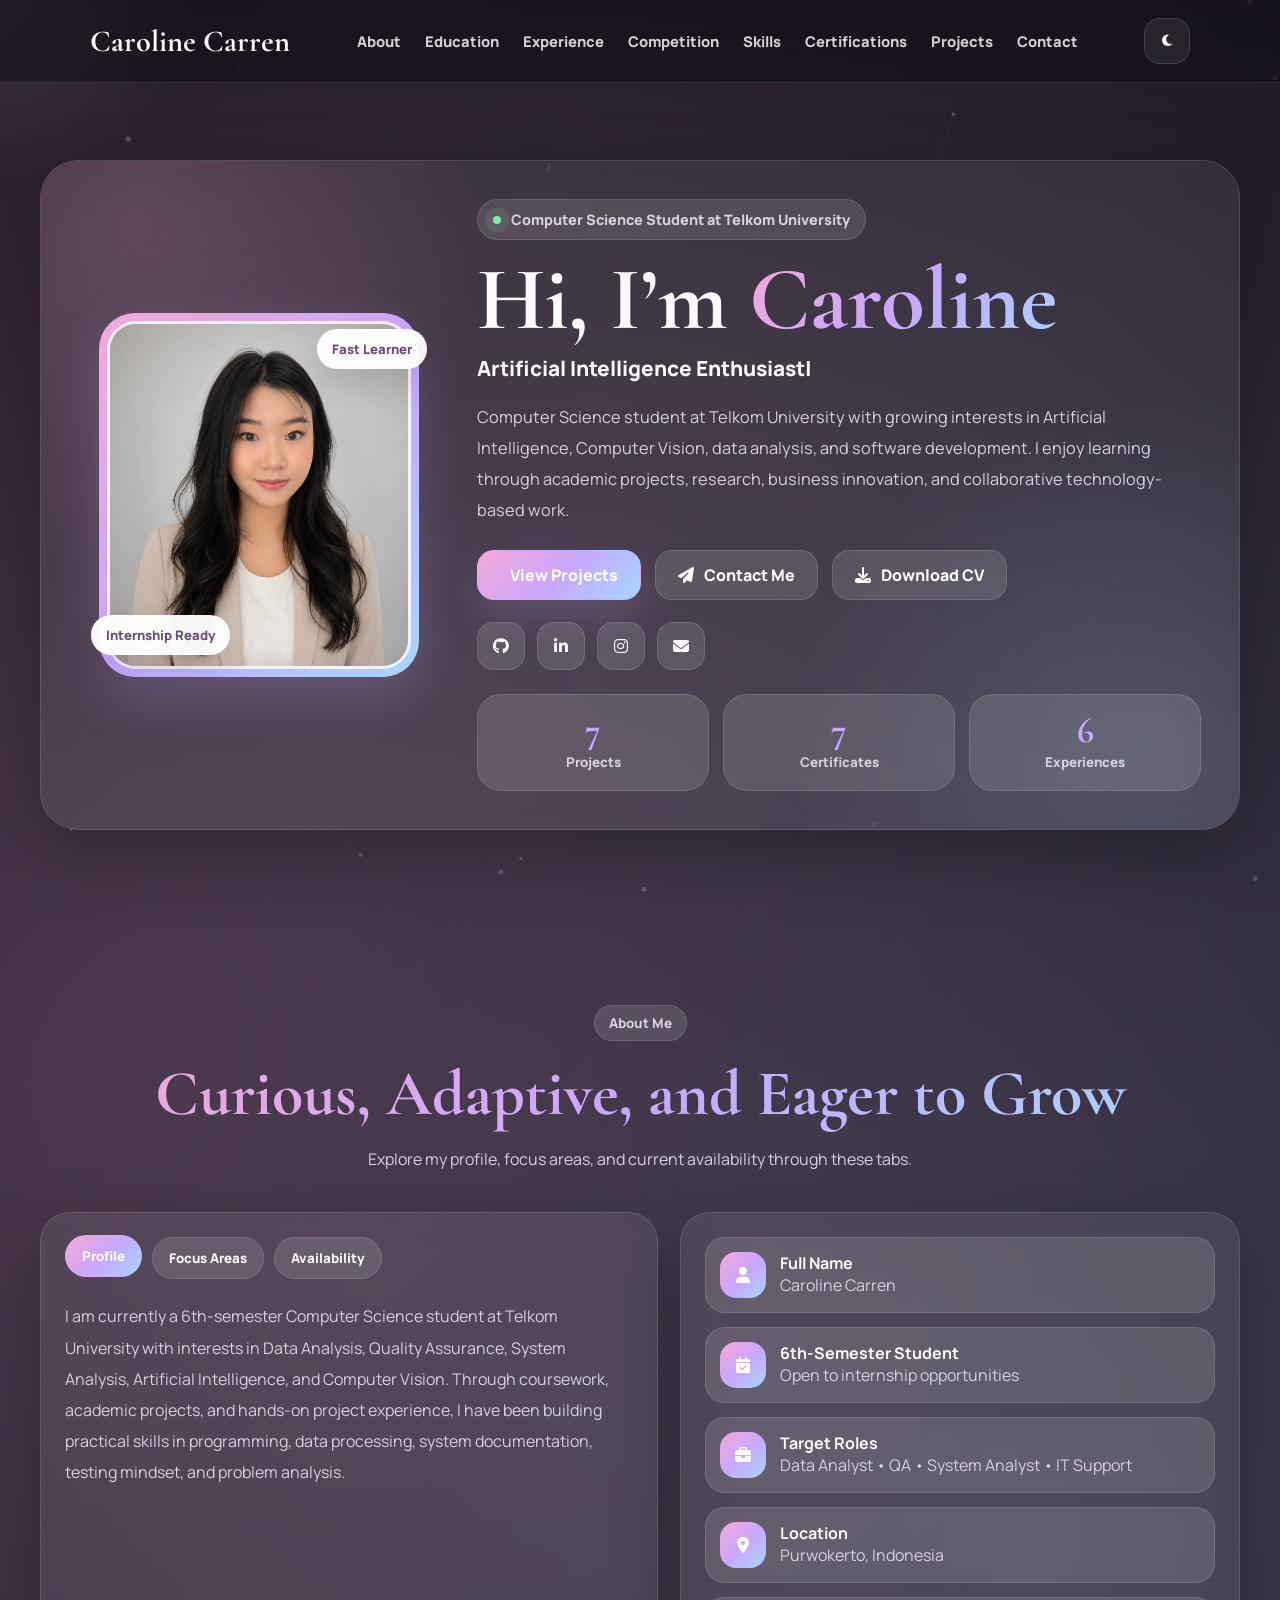
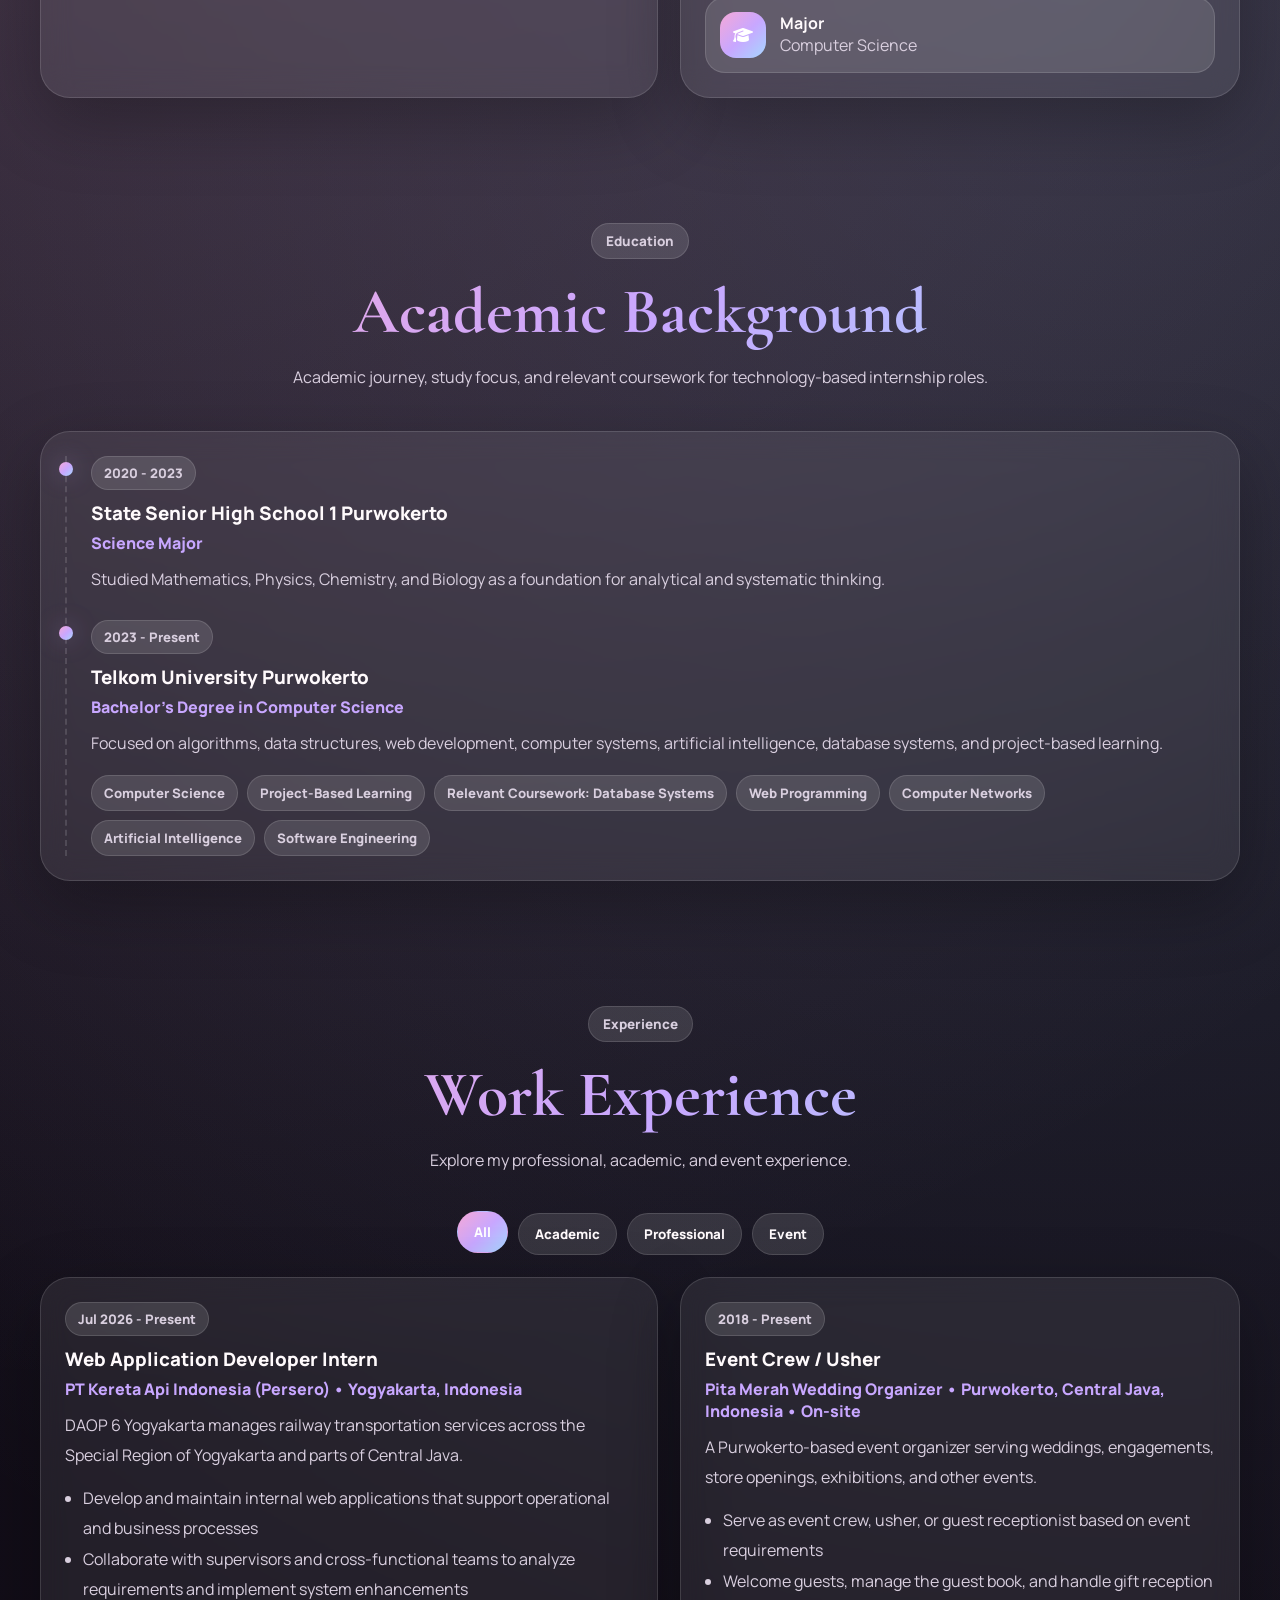
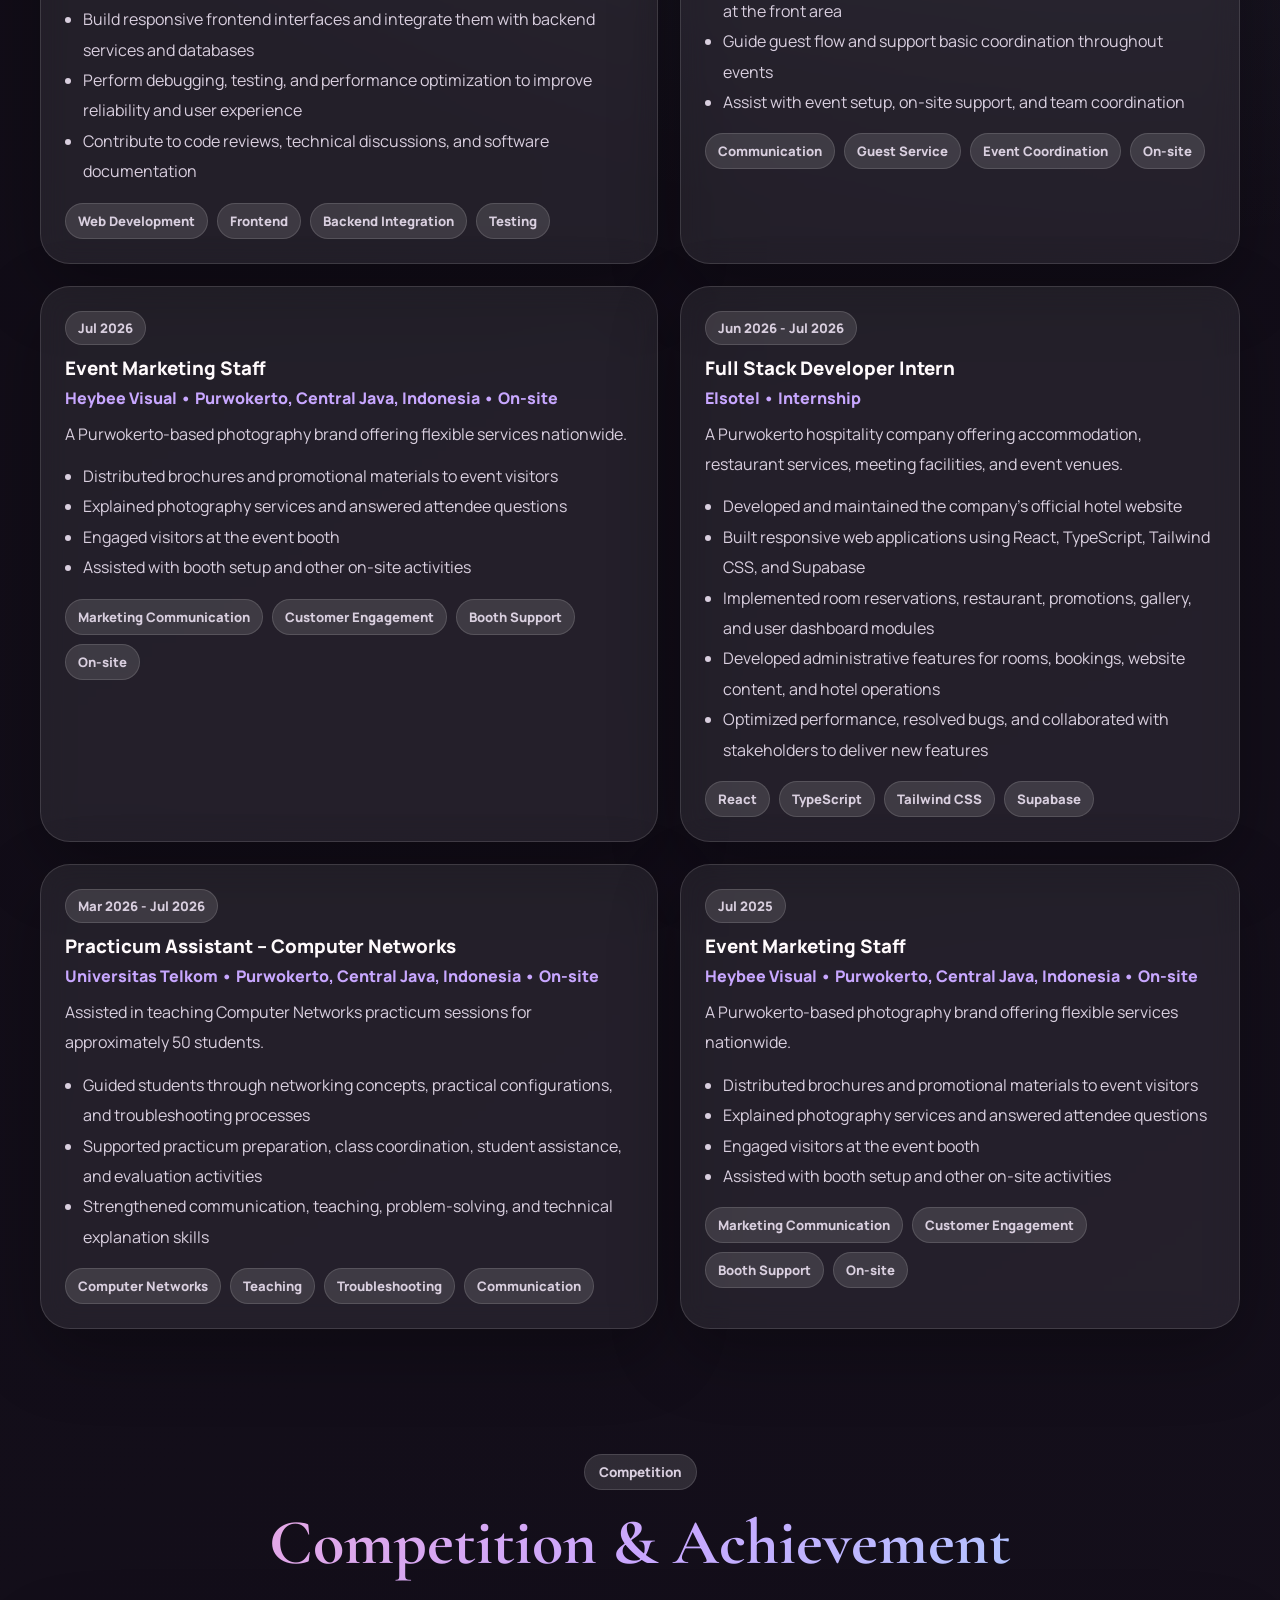
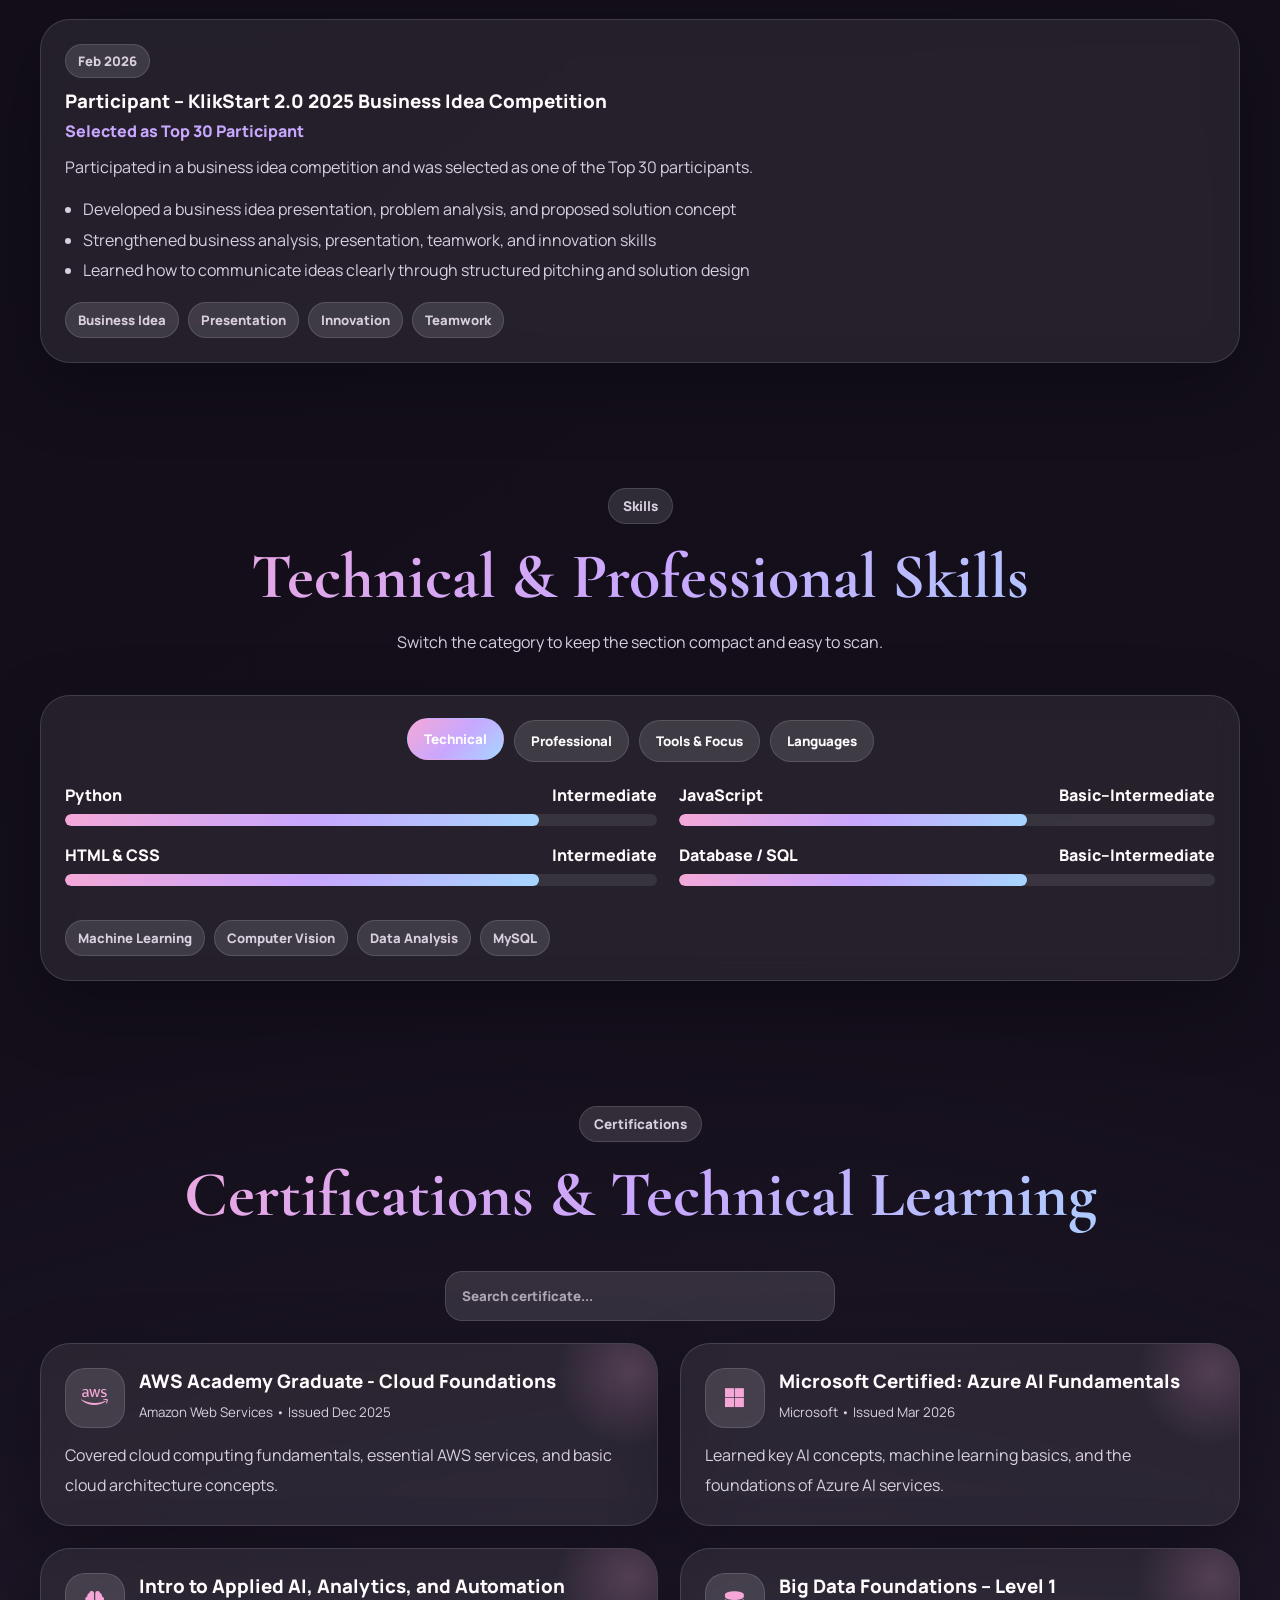
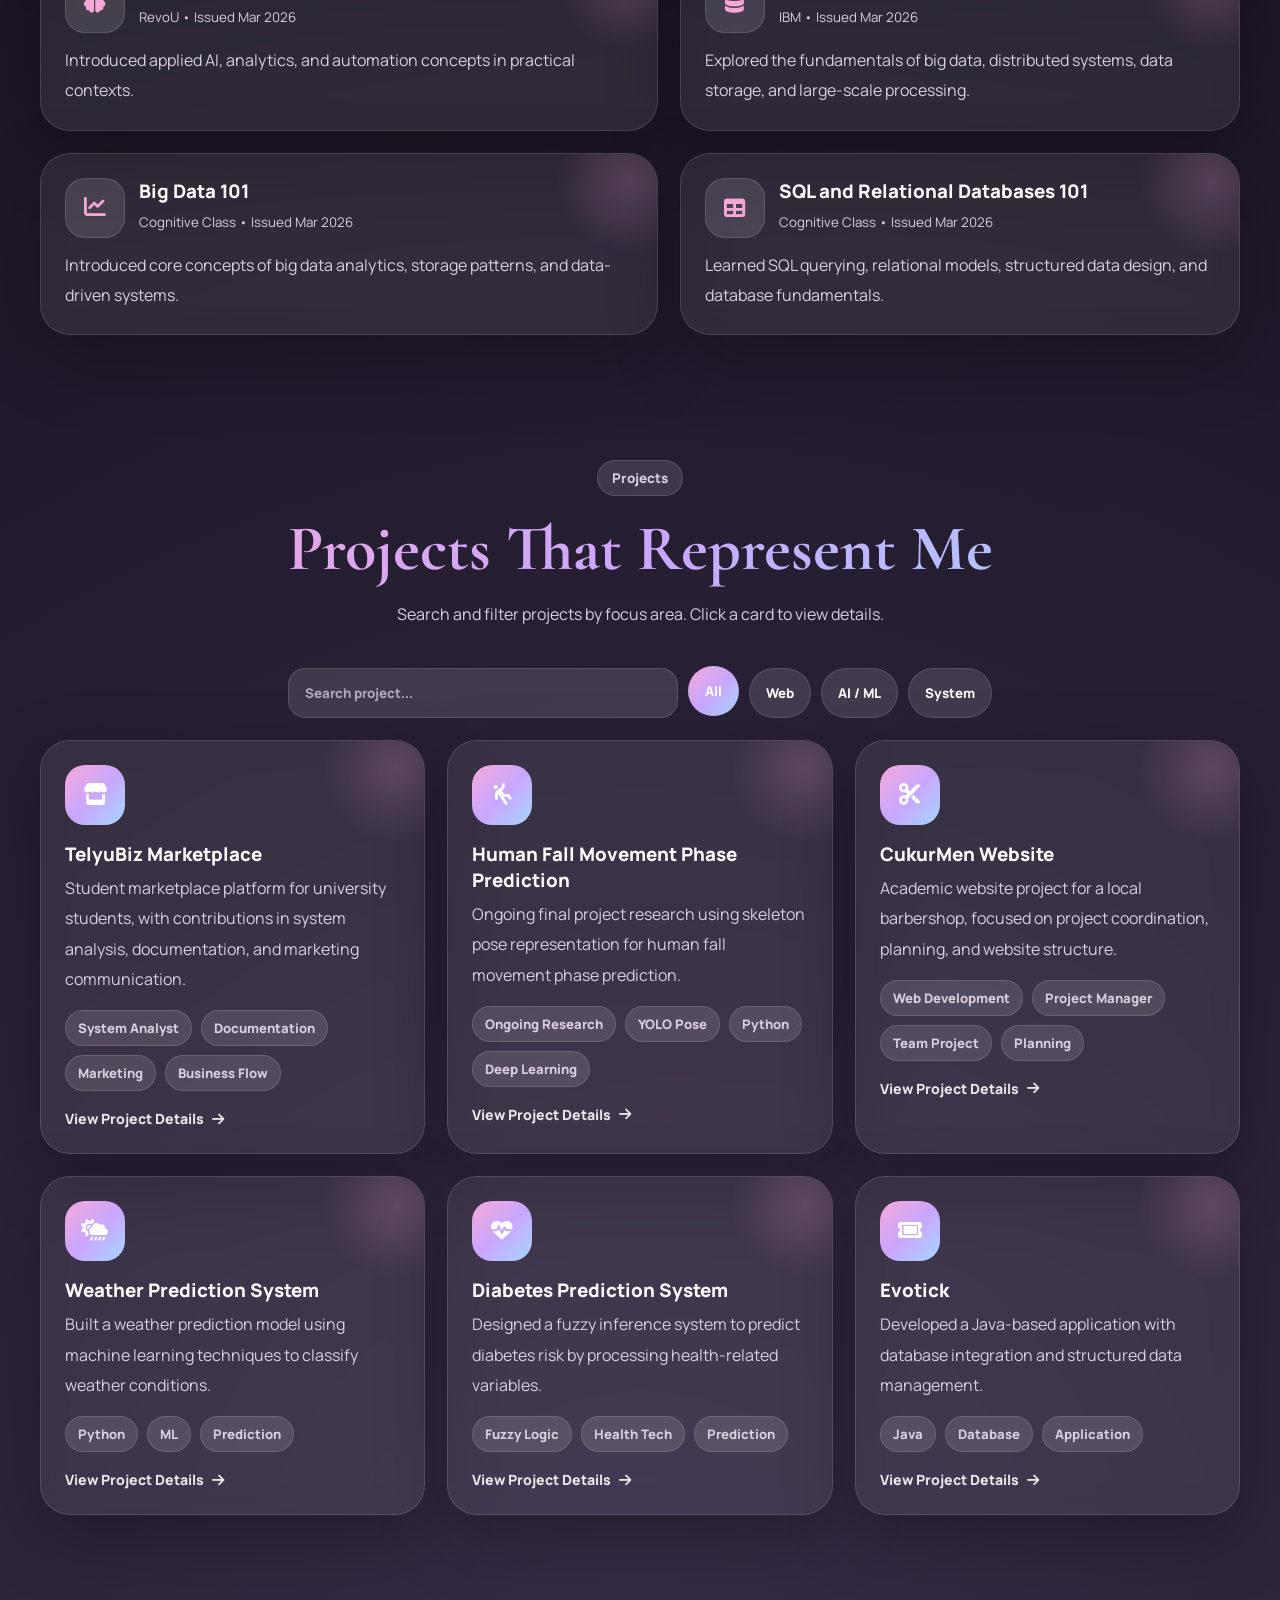
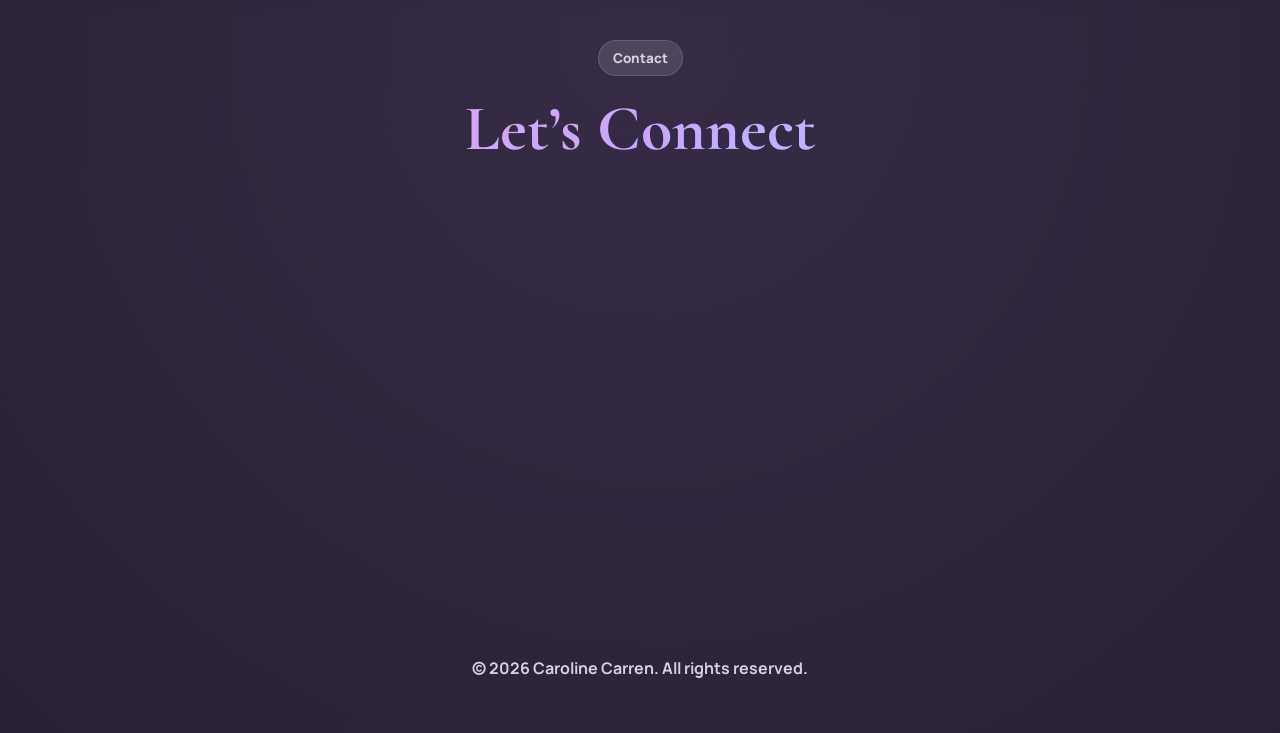
==== commit 418f0f61: "Merge branch 'main' of https://github.com/carolinecarrenn/portfolio" ====
--- a/portfolio/index.html
+++ b/portfolio/index.html
@@ -1052,11 +1052,11 @@
           </div>
 
           <div class="hero-content">
-            <div class="badge"><span class="dot"></span> Informatics Student • Telkom University • Open to Internship</div>
+            <div class="badge"><span class="dot"></span> Computer Science Student at Telkom University</div>
             <h1>Hi, I’m <span class="gradient-text">Caroline</span></h1>
             <div class="typing" id="typingText"></div>
             <p class="hero-desc">
-              Informatics student with growing interests in Artificial Intelligence, Computer Vision, data analysis, and software development. I enjoy learning through academic projects, research, business innovation, and collaborative technology-based work.
+              Computer Science student at Telkom University with growing interests in Artificial Intelligence, Computer Vision, data analysis, and software development. I enjoy learning through academic projects, research, business innovation, and collaborative technology-based work.
             </p>
 
             <div class="buttons">
@@ -1075,7 +1075,7 @@
             <div class="stats">
               <div class="stat"><span class="stat-number" data-count="7">0</span><small>Projects</small></div>
               <div class="stat"><span class="stat-number" data-count="7">0</span><small>Certificates</small></div>
-              <div class="stat"><span class="stat-number" data-count="5">0</span><small>Core Roles</small></div>
+              <div class="stat"><span class="stat-number" data-count="6">0</span><small>Experiences</small></div>
             </div>
           </div>
         </div>
@@ -1099,7 +1099,7 @@
             </div>
 
             <div class="panel active" id="profile">
-              I am currently a 6th-semester Informatics student at Telkom University Purwokerto with interests in Data Analysis, Quality Assurance, System Analysis, Artificial Intelligence, and Computer Vision. Through coursework, academic projects, and hands-on project experience, I have been building practical skills in programming, data processing, system documentation, testing mindset, and problem analysis.
+              I am currently a 6th-semester Computer Science student at Telkom University with interests in Data Analysis, Quality Assurance, System Analysis, Artificial Intelligence, and Computer Vision. Through coursework, academic projects, and hands-on project experience, I have been building practical skills in programming, data processing, system documentation, testing mindset, and problem analysis.
             </div>
             <div class="panel" id="focus">
               My current focus includes Data Analysis, Quality Assurance, System Analysis, project documentation, and web-based project development. I also have academic exposure to Computer Vision, pose estimation, and Deep Learning concepts through my ongoing final project research.
@@ -1114,7 +1114,7 @@
             <div class="info-item"><i class="fas fa-calendar-check"></i><div><strong>6th-Semester Student</strong><br><span>Open to internship opportunities</span></div></div>
             <div class="info-item"><i class="fas fa-briefcase"></i><div><strong>Target Roles</strong><br><span>Data Analyst • QA • System Analyst • IT Support</span></div></div>
             <div class="info-item"><i class="fas fa-location-dot"></i><div><strong>Location</strong><br><span>Purwokerto, Indonesia</span></div></div>
-            <div class="info-item"><i class="fas fa-graduation-cap"></i><div><strong>Major</strong><br><span>Informatics Engineering</span></div></div>
+            <div class="info-item"><i class="fas fa-graduation-cap"></i><div><strong>Major</strong><br><span>Computer Science</span></div></div>
           </div>
         </div>
       </div>
@@ -1140,10 +1140,10 @@
             <div class="timeline-item">
               <span class="date">2023 - Present</span>
               <h3>Telkom University Purwokerto</h3>
-              <div class="sub">Bachelor's Degree in Informatics Engineering</div>
+              <div class="sub">Bachelor's Degree in Computer Science</div>
               <p class="muted">Focused on algorithms, data structures, web development, computer systems, artificial intelligence, database systems, and project-based learning.</p>
               <div class="tags">
-                <span>Informatics Engineering</span>
+                <span>Computer Science</span>
                 <span>Project-Based Learning</span>
                 <span>Relevant Coursework: Database Systems</span>
                 <span>Web Programming</span>
@@ -1161,8 +1161,8 @@
       <div class="container">
         <div class="section-head reveal">
           <span class="kicker">Experience</span>
-          <h2 class="section-title">Work & Project Experience</h2>
-          <p class="section-sub">Filter by category to quickly explore relevant experience.</p>
+          <h2 class="section-title">Work Experience</h2>
+          <p class="section-sub">Explore my professional, academic, and event experience.</p>
         </div>
 
         <div class="filter-row reveal">
@@ -1173,64 +1173,84 @@
         </div>
 
         <div class="grid-2">
+          <div class="exp-item" data-exp="professional">
+            <div class="card reveal">
+              <span class="date">Jul 2026 - Present</span>
+              <h3>Web Application Developer Intern</h3>
+              <div class="sub">PT Kereta Api Indonesia (Persero) &bull; Yogyakarta, Indonesia</div>
+              <p class="muted">DAOP 6 Yogyakarta manages railway transportation services across the Special Region of Yogyakarta and parts of Central Java.</p>
+              <ul class="list">
+                <li>Develop and maintain internal web applications that support operational and business processes</li>
+                <li>Collaborate with supervisors and cross-functional teams to analyze requirements and implement system enhancements</li>
+                <li>Build responsive frontend interfaces and integrate them with backend services and databases</li>
+                <li>Perform debugging, testing, and performance optimization to improve reliability and user experience</li>
+                <li>Contribute to code reviews, technical discussions, and software documentation</li>
+              </ul>
+              <div class="tags"><span>Web Development</span><span>Frontend</span><span>Backend Integration</span><span>Testing</span></div>
+            </div>
+          </div>
+
+          <div class="exp-item" data-exp="event professional">
+            <div class="card reveal">
+              <span class="date">2018 - Present</span>
+              <h3>Event Crew / Usher</h3>
+              <div class="sub">Pita Merah Wedding Organizer &bull; Purwokerto, Central Java, Indonesia &bull; On-site</div>
+              <p class="muted">A Purwokerto-based event organizer serving weddings, engagements, store openings, exhibitions, and other events.</p>
+              <ul class="list">
+                <li>Serve as event crew, usher, or guest receptionist based on event requirements</li>
+                <li>Welcome guests, manage the guest book, and handle gift reception at the front area</li>
+                <li>Guide guest flow and support basic coordination throughout events</li>
+                <li>Assist with event setup, on-site support, and team coordination</li>
+              </ul>
+              <div class="tags"><span>Communication</span><span>Guest Service</span><span>Event Coordination</span><span>On-site</span></div>
+            </div>
+          </div>
+
+          <div class="exp-item" data-exp="event professional">
+            <div class="card reveal">
+              <span class="date">Jul 2026</span>
+              <h3>Event Marketing Staff</h3>
+              <div class="sub">Heybee Visual &bull; Purwokerto, Central Java, Indonesia &bull; On-site</div>
+              <p class="muted">A Purwokerto-based photography brand offering flexible services nationwide.</p>
+              <ul class="list">
+                <li>Distributed brochures and promotional materials to event visitors</li>
+                <li>Explained photography services and answered attendee questions</li>
+                <li>Engaged visitors at the event booth</li>
+                <li>Assisted with booth setup and other on-site activities</li>
+              </ul>
+              <div class="tags"><span>Marketing Communication</span><span>Customer Engagement</span><span>Booth Support</span><span>On-site</span></div>
+            </div>
+          </div>
+
+          <div class="exp-item" data-exp="professional">
+            <div class="card reveal">
+              <span class="date">Jun 2026 - Jul 2026</span>
+              <h3>Full Stack Developer Intern</h3>
+              <div class="sub">Elsotel &bull; Internship</div>
+              <p class="muted">A Purwokerto hospitality company offering accommodation, restaurant services, meeting facilities, and event venues.</p>
+              <ul class="list">
+                <li>Developed and maintained the company&rsquo;s official hotel website</li>
+                <li>Built responsive web applications using React, TypeScript, Tailwind CSS, and Supabase</li>
+                <li>Implemented room reservations, restaurant, promotions, gallery, and user dashboard modules</li>
+                <li>Developed administrative features for rooms, bookings, website content, and hotel operations</li>
+                <li>Optimized performance, resolved bugs, and collaborated with stakeholders to deliver new features</li>
+              </ul>
+              <div class="tags"><span>React</span><span>TypeScript</span><span>Tailwind CSS</span><span>Supabase</span></div>
+            </div>
+          </div>
+
           <div class="exp-item" data-exp="academic professional">
             <div class="card reveal">
-              <span class="date">2026 - Present</span>
-              <h3>Practicum Assistant – Computer Networks</h3>
-              <div class="sub">Telkom University Purwokerto</div>
+              <span class="date">Mar 2026 - Jul 2026</span>
+              <h3>Practicum Assistant &ndash; Computer Networks</h3>
+              <div class="sub">Universitas Telkom &bull; Purwokerto, Central Java, Indonesia &bull; On-site</div>
               <p class="muted">Assisted in teaching Computer Networks practicum sessions for approximately 50 students.</p>
               <ul class="list">
-                <li>Guided students in understanding networking concepts, practical configurations, and troubleshooting processes</li>
+                <li>Guided students through networking concepts, practical configurations, and troubleshooting processes</li>
                 <li>Supported practicum preparation, class coordination, student assistance, and evaluation activities</li>
                 <li>Strengthened communication, teaching, problem-solving, and technical explanation skills</li>
               </ul>
-              <div class="tags"><span>Computer Networks</span><span>Teaching Assistant</span><span>Troubleshooting</span><span>Technical Explanation</span></div>
-            </div>
-          </div>
-
-          <div class="exp-item" data-exp="academic professional">
-            <div class="card reveal">
-              <span class="date">Mar 2026 - Jun 2026</span>
-              <h3>TelyuBiz Marketplace – Computing Project</h3>
-              <div class="sub">System Analyst • Marketing • Documentation</div>
-              <p class="muted">Developed a student marketplace platform to support buying and selling activities among university students.</p>
-              <ul class="list">
-                <li>Analyzed system requirements, user needs, business flow, and core platform features</li>
-                <li>Prepared documentation from scratch, including requirements, business process, system explanation, and supporting documents</li>
-                <li>Supported marketing and communication strategy for platform introduction and user engagement</li>
-              </ul>
-              <div class="tags"><span>System Analysis</span><span>Documentation</span><span>Marketing</span></div>
-            </div>
-          </div>
-
-          <div class="exp-item" data-exp="academic">
-            <div class="card reveal">
-              <span class="date">Jan 2026 - Present</span>
-              <h3>Human Fall Movement Phase Prediction Using Skeleton Pose</h3>
-              <div class="sub">Ongoing Academic Research Project</div>
-              <p class="muted">Currently developing an academic research project focused on predicting human fall movement phases using skeleton pose representation.</p>
-              <ul class="list">
-                <li>Utilized YOLO Pose keypoint extraction and sliding window sequence formation concepts</li>
-                <li>Worked with data preprocessing, pose-based feature representation, and evaluation metrics</li>
-                <li>Prepared technical research documentation and strengthened academic writing skills</li>
-                <li>Built understanding in computer vision, machine learning, Python, and data analysis</li>
-              </ul>
-              <div class="tags"><span>Computer Vision</span><span>Machine Learning</span><span>Python</span><span>Research</span></div>
-            </div>
-          </div>
-
-          <div class="exp-item" data-exp="event professional">
-            <div class="card reveal">
-              <span class="date">Nov 2020 - Apr 2026</span>
-              <h3>Event Crew / Usher</h3>
-              <div class="sub">Pita Merah Wedding Organizer • Purwokerto</div>
-              <p class="muted">Worked in a dynamic event environment that required communication, coordination, and guest service.</p>
-              <ul class="list">
-                <li>Welcomed guests, managed the guest book, and handled gift reception</li>
-                <li>Assisted with guest flow and basic event coordination</li>
-                <li>Supported event setup and on-site teamwork</li>
-              </ul>
-              <div class="tags"><span>Communication</span><span>Teamwork</span><span>Coordination</span></div>
+              <div class="tags"><span>Computer Networks</span><span>Teaching</span><span>Troubleshooting</span><span>Communication</span></div>
             </div>
           </div>
 
@@ -1238,14 +1258,15 @@
             <div class="card reveal">
               <span class="date">Jul 2025</span>
               <h3>Event Marketing Staff</h3>
-              <div class="sub">Heybee Visual • Purwokerto</div>
-              <p class="muted">Supported promotional activities and audience engagement during events for a local photography brand.</p>
+              <div class="sub">Heybee Visual &bull; Purwokerto, Central Java, Indonesia &bull; On-site</div>
+              <p class="muted">A Purwokerto-based photography brand offering flexible services nationwide.</p>
               <ul class="list">
-                <li>Distributed brochures and promotional materials to visitors</li>
-                <li>Explained service details and answered basic questions</li>
-                <li>Assisted in audience engagement at the booth</li>
+                <li>Distributed brochures and promotional materials to event visitors</li>
+                <li>Explained photography services and answered attendee questions</li>
+                <li>Engaged visitors at the event booth</li>
+                <li>Assisted with booth setup and other on-site activities</li>
               </ul>
-              <div class="tags"><span>Marketing Communication</span><span>Customer Engagement</span><span>Public Interaction</span></div>
+              <div class="tags"><span>Marketing Communication</span><span>Customer Engagement</span><span>Booth Support</span><span>On-site</span></div>
             </div>
           </div>
         </div>
@@ -1612,7 +1633,7 @@
       'Artificial Intelligence Enthusiast',
       'Computer Vision Learner',
       'System Analyst & QA Learner',
-      'Internship-Ready Informatics Student'
+      'Computer Science Student at Telkom University'
     ];
     const typingEl = qs('#typingText');
     let typingIndex = 0;
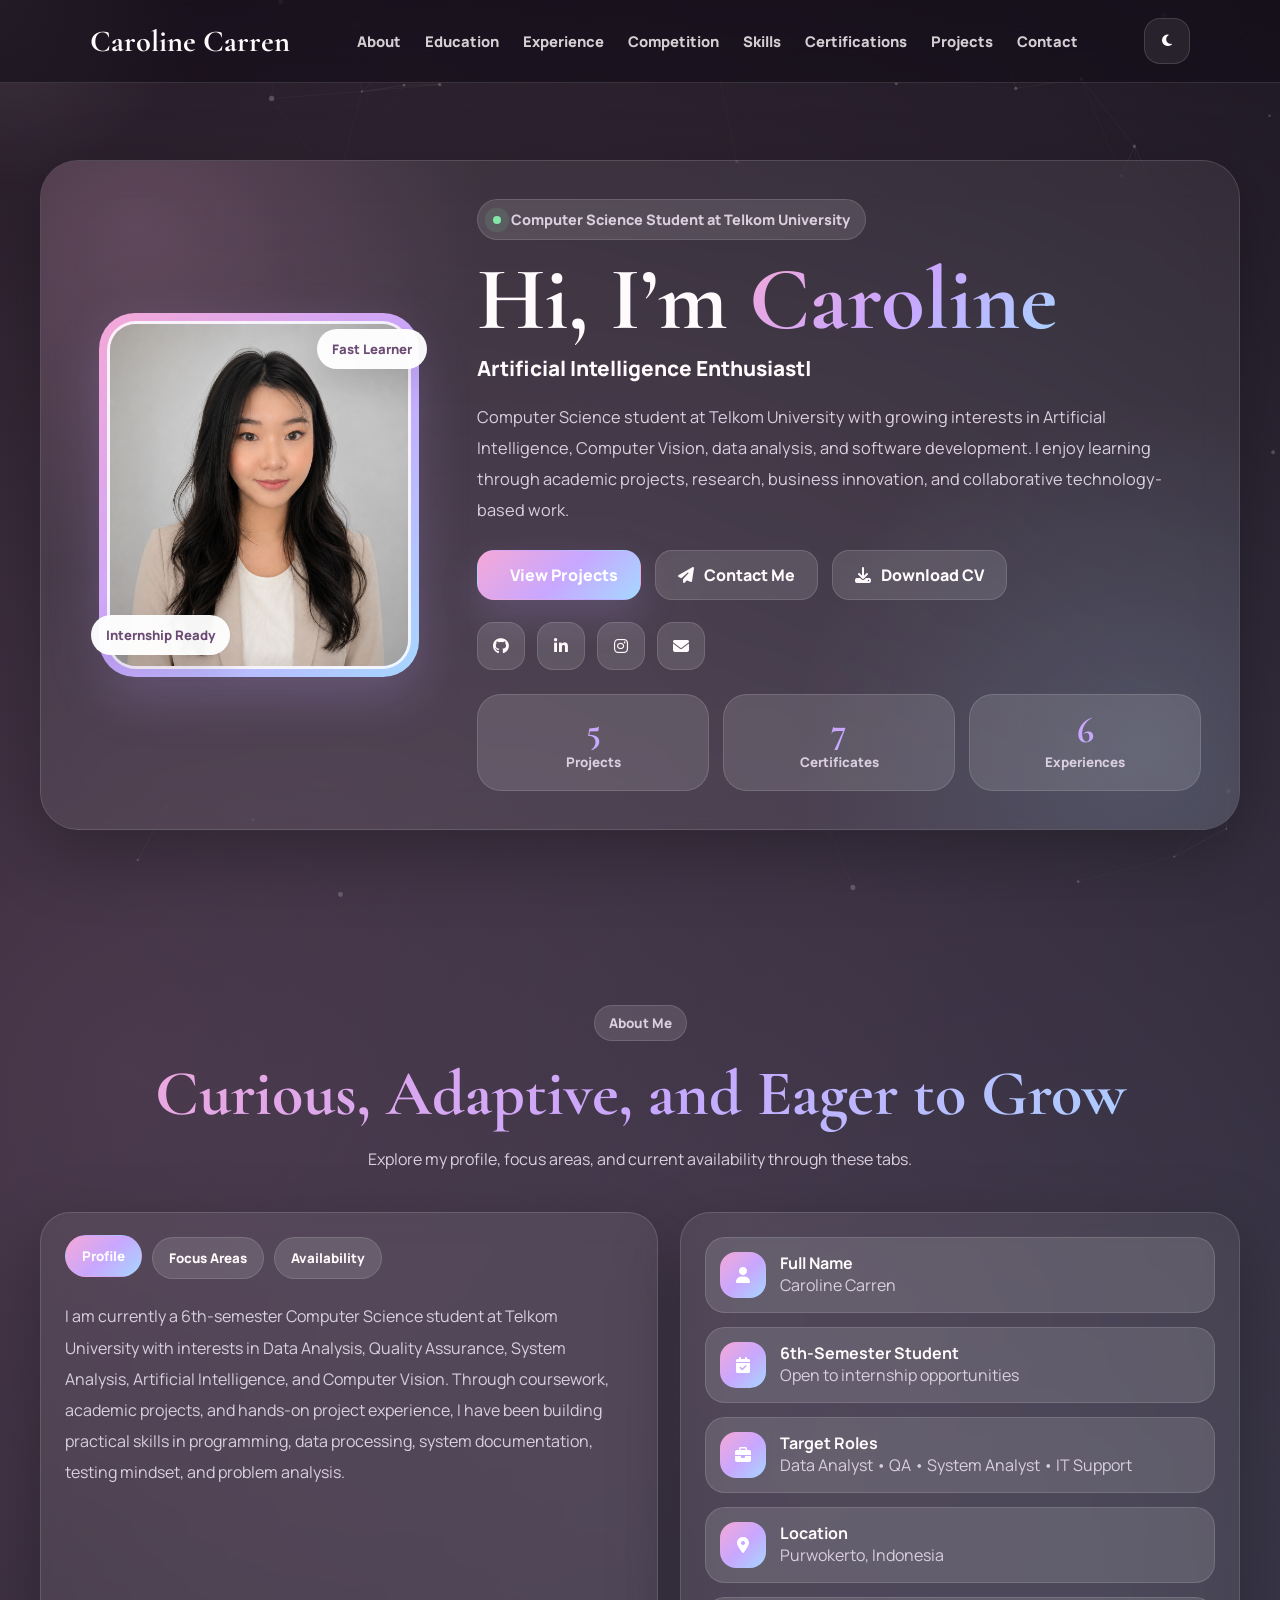
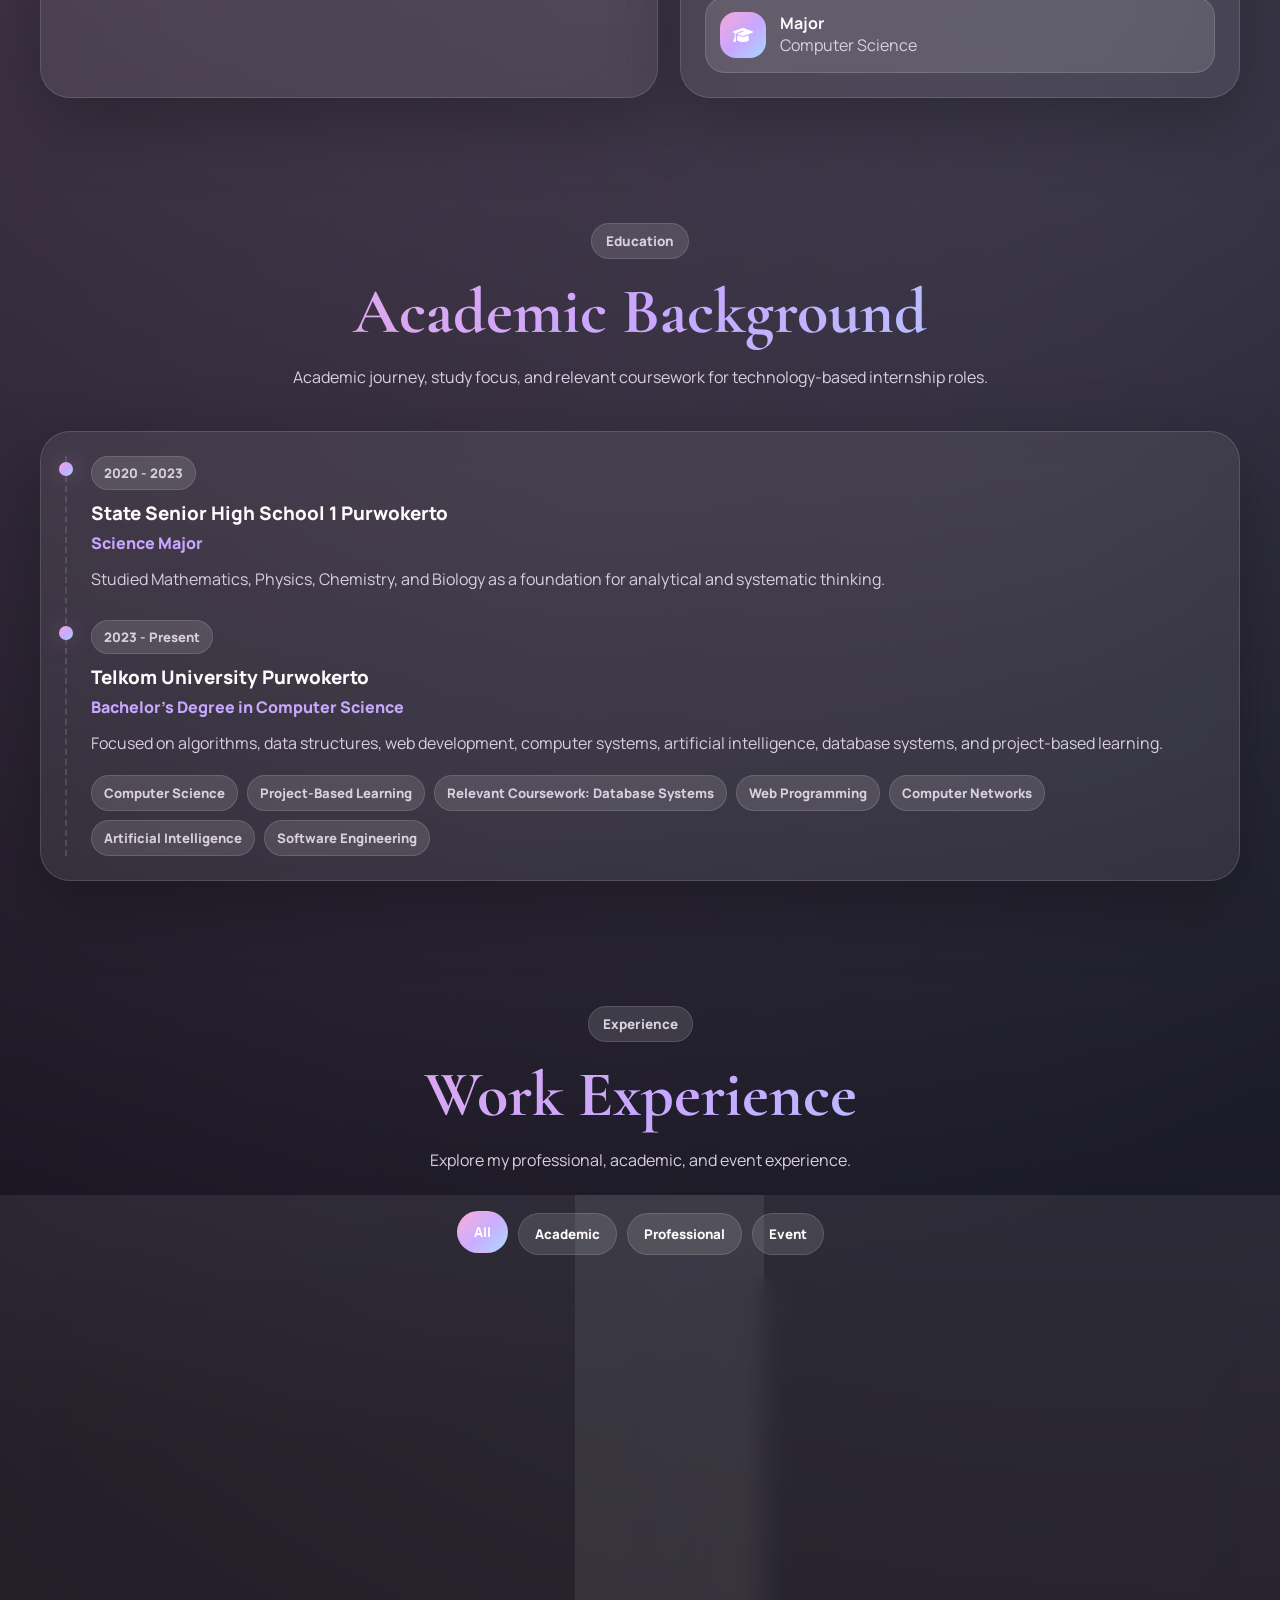
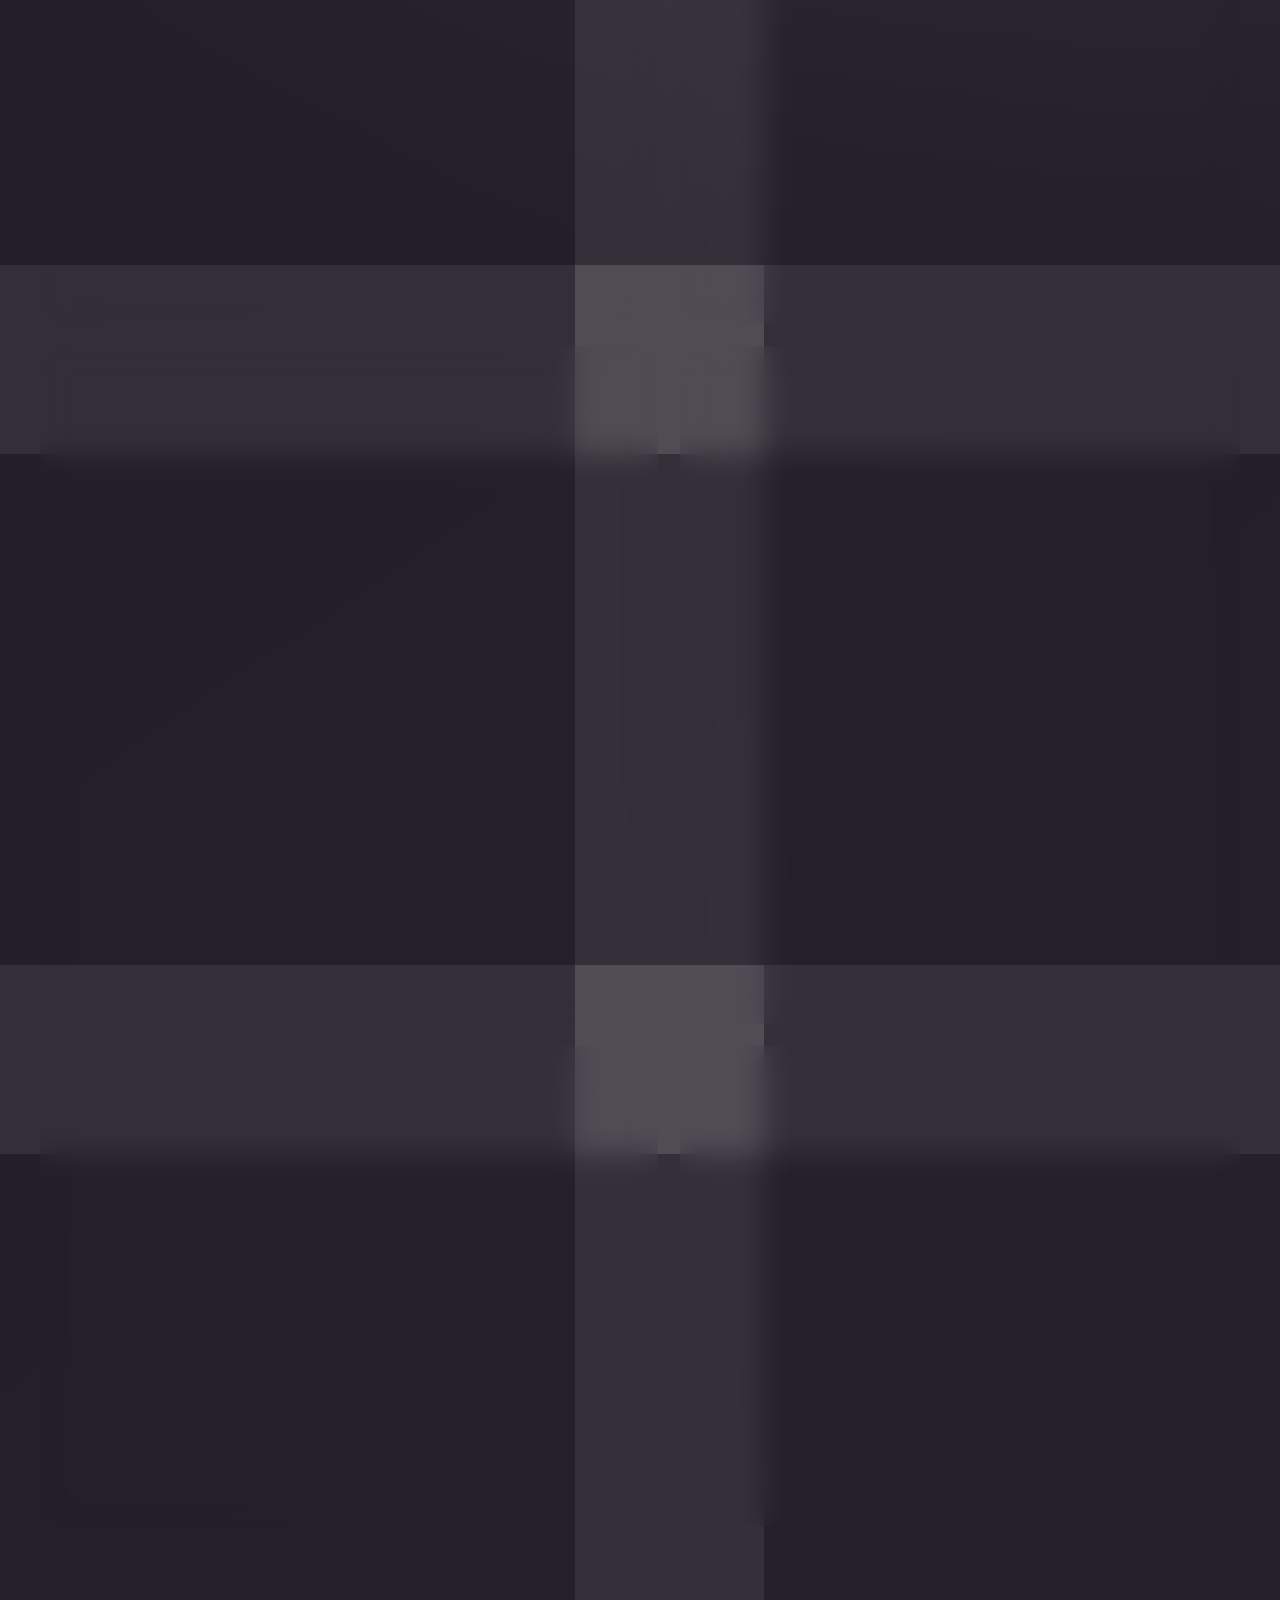
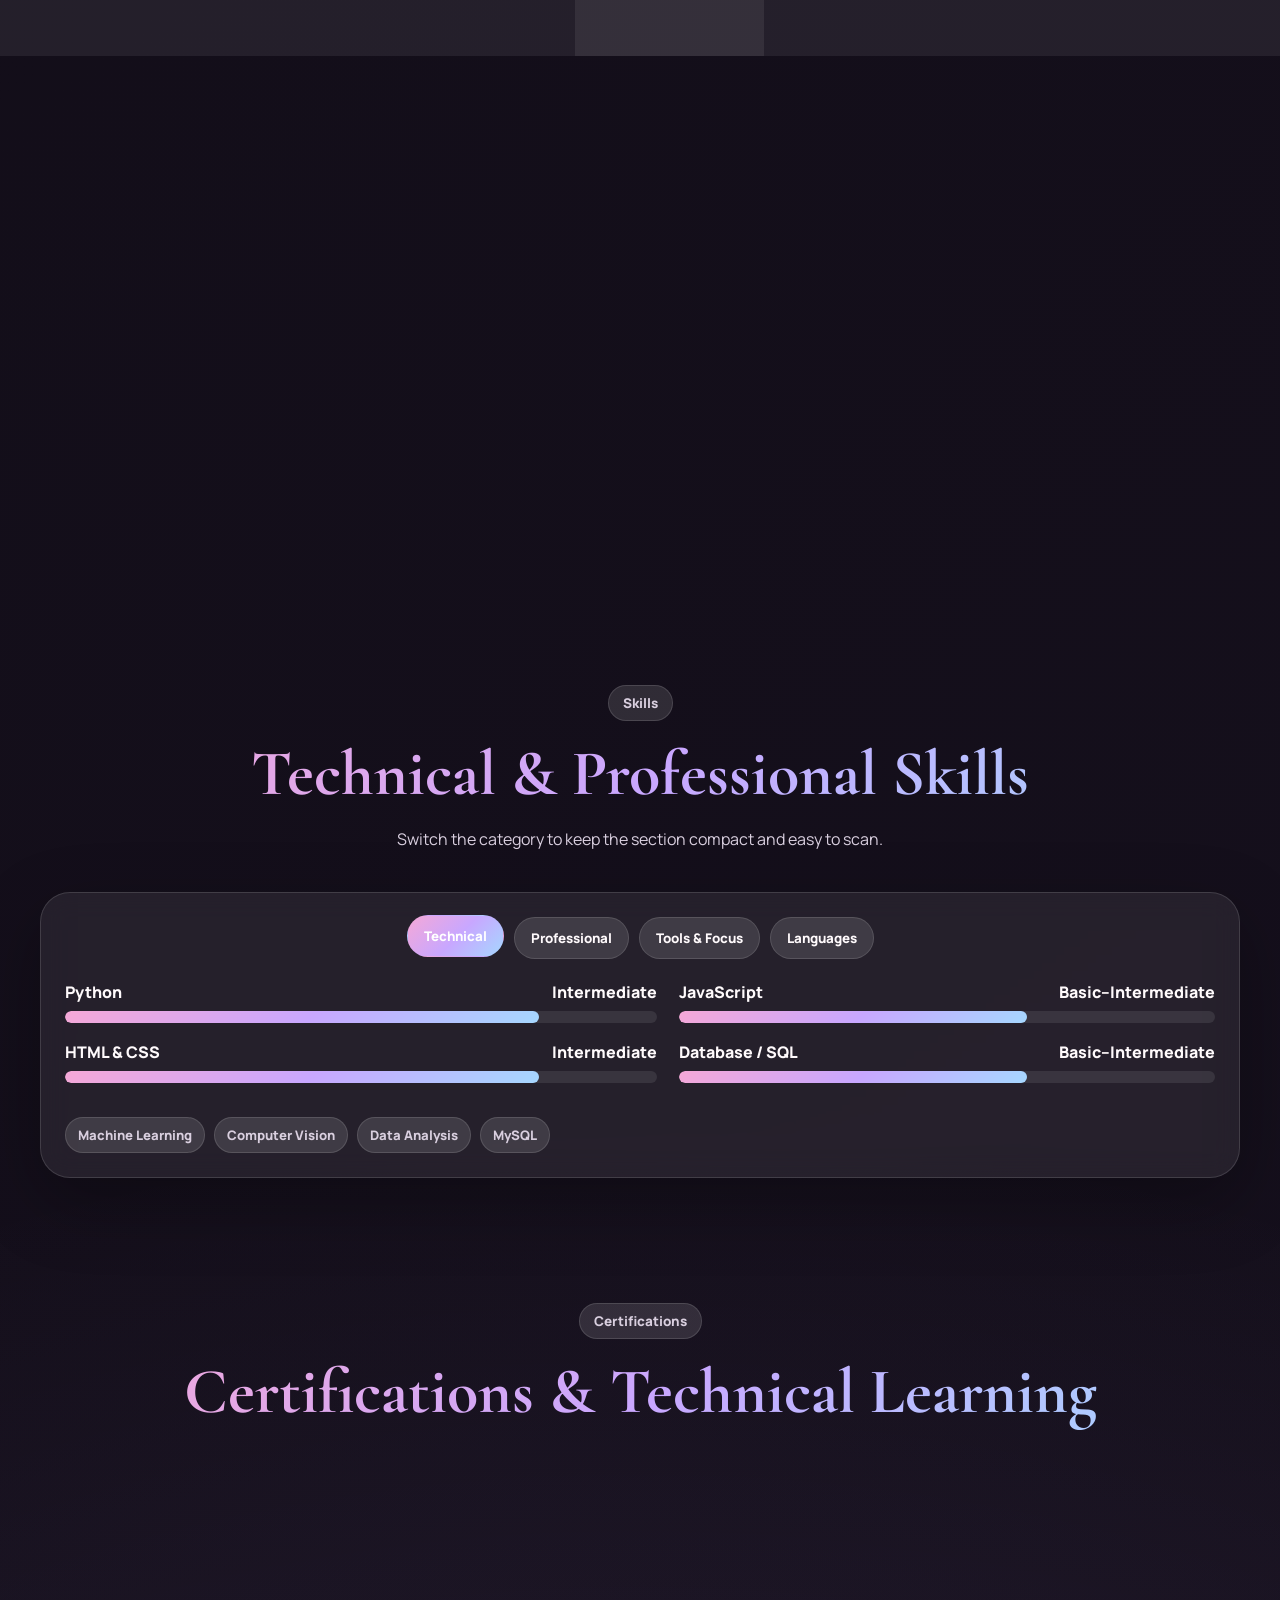
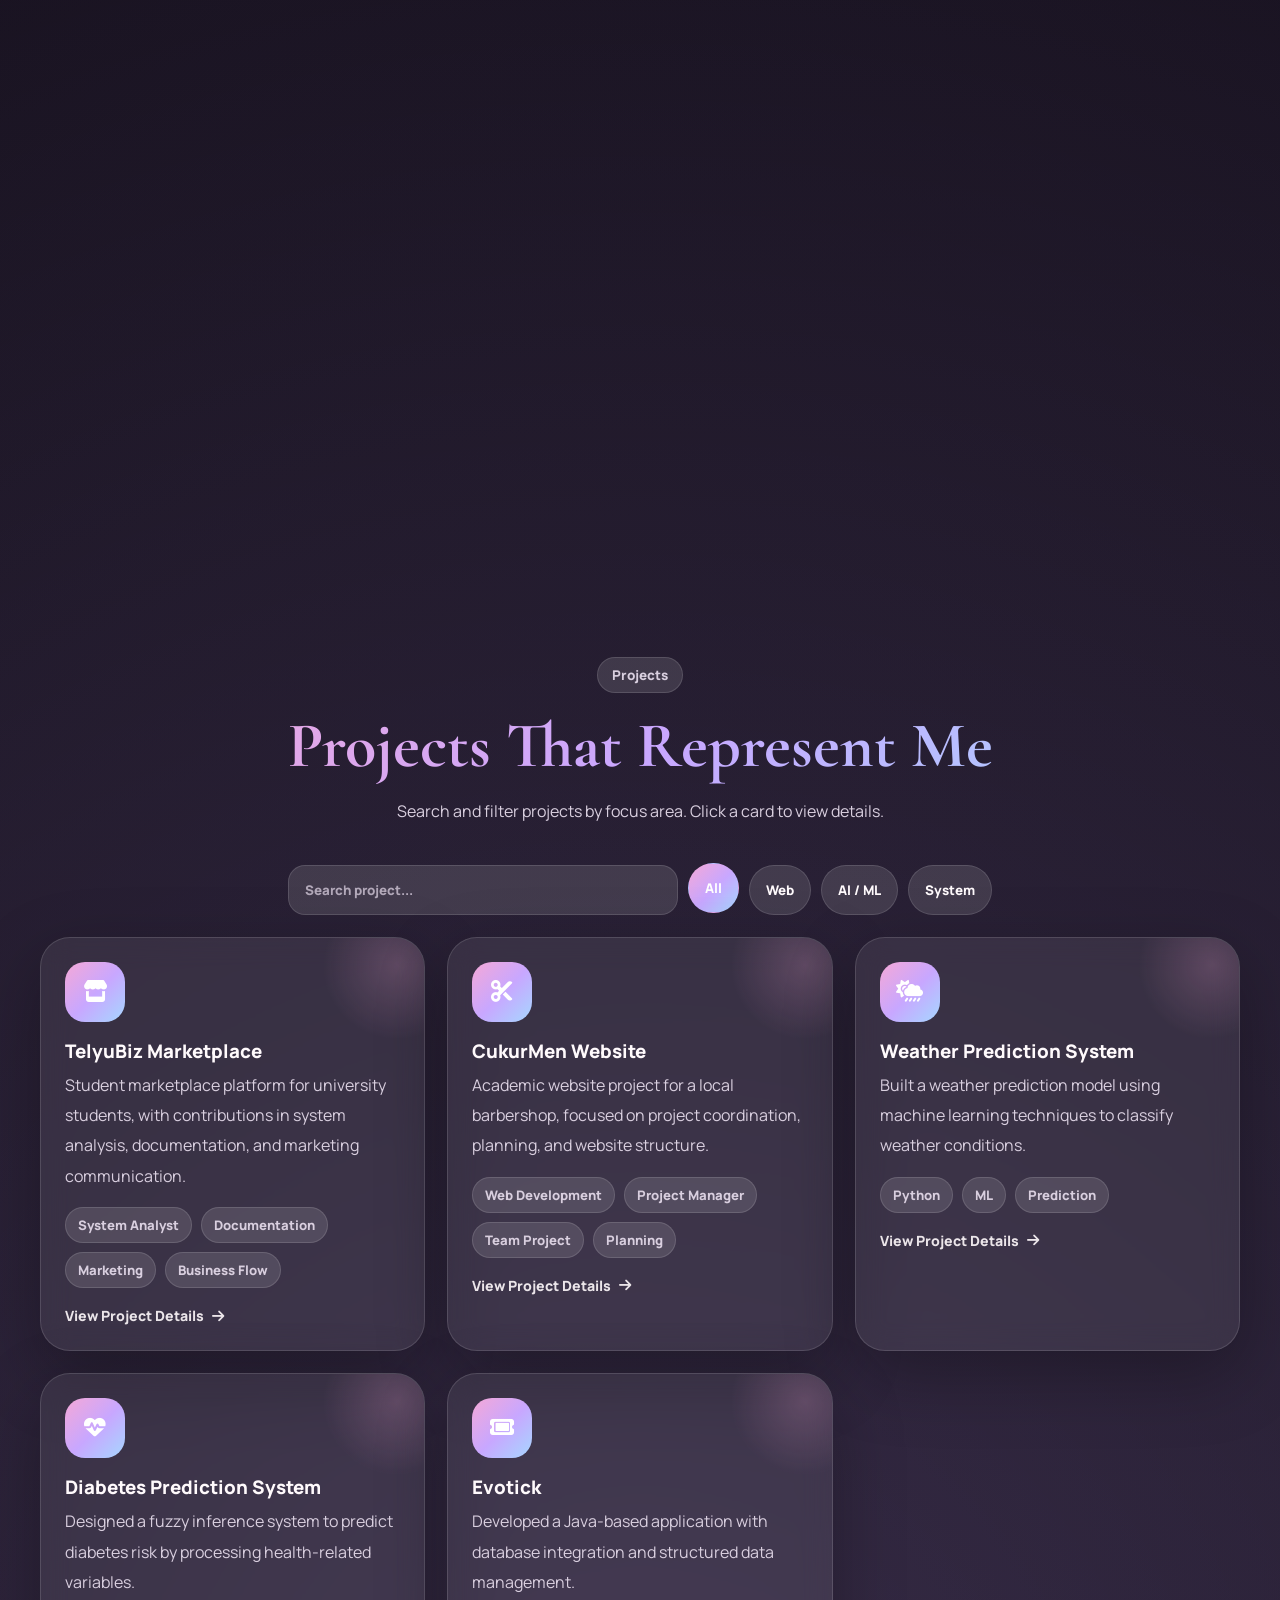
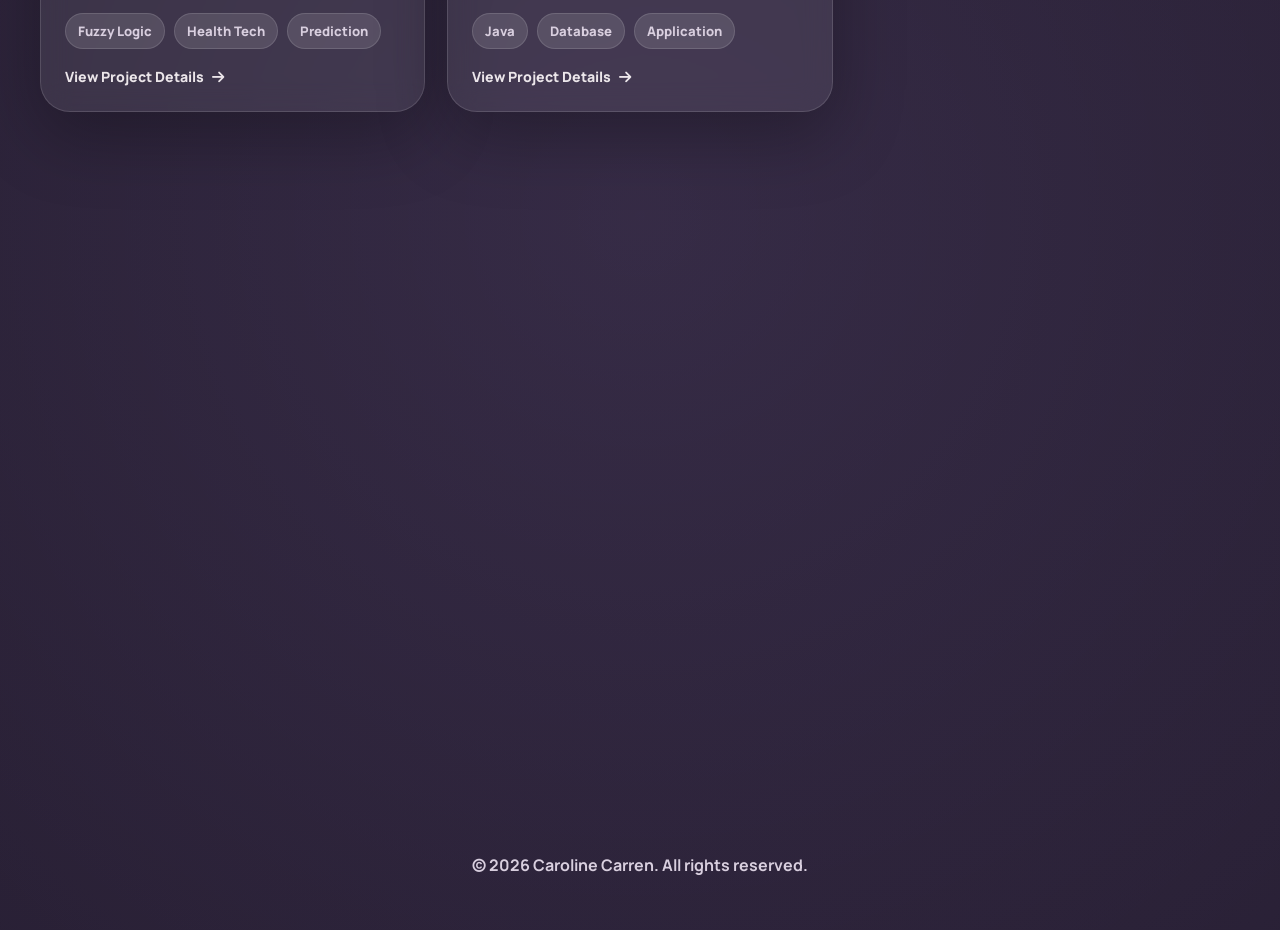
==== commit 1e0e1ff3: "Update portfolio" ====
--- a/portfolio/index.html
+++ b/portfolio/index.html
@@ -1073,7 +1073,7 @@
             </div>
 
             <div class="stats">
-              <div class="stat"><span class="stat-number" data-count="7">0</span><small>Projects</small></div>
+              <div class="stat"><span class="stat-number" data-count="5">0</span><small>Projects</small></div>
               <div class="stat"><span class="stat-number" data-count="7">0</span><small>Certificates</small></div>
               <div class="stat"><span class="stat-number" data-count="6">0</span><small>Experiences</small></div>
             </div>
@@ -1175,16 +1175,16 @@
         <div class="grid-2">
           <div class="exp-item" data-exp="professional">
             <div class="card reveal">
-              <span class="date">Jul 2026 - Present</span>
+              <span class="date">Jul 2026 - Present &bull; 1 mo</span>
               <h3>Web Application Developer Intern</h3>
               <div class="sub">PT Kereta Api Indonesia (Persero) &bull; Yogyakarta, Indonesia</div>
-              <p class="muted">DAOP 6 Yogyakarta manages railway transportation services across the Special Region of Yogyakarta and parts of Central Java.</p>
+              <p class="muted">PT Kereta Api Indonesia (Persero) &ndash; DAOP 6 Yogyakarta is one of the operational regions of PT Kereta Api Indonesia (Persero), responsible for managing railway transportation services across the Special Region of Yogyakarta and parts of Central Java.</p>
               <ul class="list">
-                <li>Develop and maintain internal web applications that support operational and business processes</li>
-                <li>Collaborate with supervisors and cross-functional teams to analyze requirements and implement system enhancements</li>
-                <li>Build responsive frontend interfaces and integrate them with backend services and databases</li>
-                <li>Perform debugging, testing, and performance optimization to improve reliability and user experience</li>
-                <li>Contribute to code reviews, technical discussions, and software documentation</li>
+                <li>Developed and maintained internal web applications to support operational and business processes.</li>
+                <li>Collaborated with supervisors and cross-functional teams to analyze requirements and implement system enhancements.</li>
+                <li>Built responsive frontend interfaces and integrated them with backend services and databases.</li>
+                <li>Performed debugging, testing, and performance optimization to improve application reliability and user experience.</li>
+                <li>Participated in code reviews, technical discussions, and software documentation following development best practices.</li>
               </ul>
               <div class="tags"><span>Web Development</span><span>Frontend</span><span>Backend Integration</span><span>Testing</span></div>
             </div>
@@ -1192,31 +1192,31 @@
 
           <div class="exp-item" data-exp="event professional">
             <div class="card reveal">
-              <span class="date">2018 - Present</span>
+              <span class="date">2018 - Present &bull; 8 yrs 7 mos</span>
               <h3>Event Crew / Usher</h3>
               <div class="sub">Pita Merah Wedding Organizer &bull; Purwokerto, Central Java, Indonesia &bull; On-site</div>
-              <p class="muted">A Purwokerto-based event organizer serving weddings, engagements, store openings, exhibitions, and other events.</p>
+              <p class="muted">Pita Merah Organizer is a Purwokerto-based event organizer handling various types of events, including weddings, engagements, store openings, and event exhibitions.</p>
               <ul class="list">
-                <li>Serve as event crew, usher, or guest receptionist based on event requirements</li>
-                <li>Welcome guests, manage the guest book, and handle gift reception at the front area</li>
-                <li>Guide guest flow and support basic coordination throughout events</li>
-                <li>Assist with event setup, on-site support, and team coordination</li>
+                <li>Worked as event crew, usher, and guest reception based on event needs.</li>
+                <li>Welcomed guests, managed the guest book, and handled gift reception at the front area.</li>
+                <li>Assisted with guest flow and basic coordination during events.</li>
+                <li>Helped with event setup, on-site support, and coordination with team members.</li>
               </ul>
-              <div class="tags"><span>Communication</span><span>Guest Service</span><span>Event Coordination</span><span>On-site</span></div>
+              <div class="tags"><span>Communication Skills</span><span>Task Planning</span><span>Guest Service</span><span>Event Coordination</span></div>
             </div>
           </div>
 
           <div class="exp-item" data-exp="event professional">
             <div class="card reveal">
-              <span class="date">Jul 2026</span>
+              <span class="date">Jul 2026 &bull; 1 mo</span>
               <h3>Event Marketing Staff</h3>
-              <div class="sub">Heybee Visual &bull; Purwokerto, Central Java, Indonesia &bull; On-site</div>
-              <p class="muted">A Purwokerto-based photography brand offering flexible services nationwide.</p>
+              <div class="sub">Heybee Visual &bull; Purwokerto, Jawa Tengah, Indonesia &bull; On-site</div>
+              <p class="muted">Heybee Visual is a Purwokerto-based photography brand offering flexible nationwide services.</p>
               <ul class="list">
-                <li>Distributed brochures and promotional materials to event visitors</li>
-                <li>Explained photography services and answered attendee questions</li>
-                <li>Engaged visitors at the event booth</li>
-                <li>Assisted with booth setup and other on-site activities</li>
+                <li>Distributed brochures and promotional materials to event visitors.</li>
+                <li>Explained photography service details to attendees and answered basic questions.</li>
+                <li>Assisted in engaging visitors at the booth during events.</li>
+                <li>Helped with booth setup and on-site event activities.</li>
               </ul>
               <div class="tags"><span>Marketing Communication</span><span>Customer Engagement</span><span>Booth Support</span><span>On-site</span></div>
             </div>
@@ -1224,47 +1224,47 @@
 
           <div class="exp-item" data-exp="professional">
             <div class="card reveal">
-              <span class="date">Jun 2026 - Jul 2026</span>
+              <span class="date">Jun 2026 - Jul 2026 &bull; 2 mos</span>
               <h3>Full Stack Developer Intern</h3>
               <div class="sub">Elsotel &bull; Internship</div>
-              <p class="muted">A Purwokerto hospitality company offering accommodation, restaurant services, meeting facilities, and event venues.</p>
+              <p class="muted">Elsotel Purwokerto is a hospitality company in Purwokerto, Indonesia, offering hotel accommodation, restaurant services, meeting facilities, and event venues for both business and leisure travelers.</p>
               <ul class="list">
-                <li>Developed and maintained the company&rsquo;s official hotel website</li>
-                <li>Built responsive web applications using React, TypeScript, Tailwind CSS, and Supabase</li>
-                <li>Implemented room reservations, restaurant, promotions, gallery, and user dashboard modules</li>
-                <li>Developed administrative features for rooms, bookings, website content, and hotel operations</li>
-                <li>Optimized performance, resolved bugs, and collaborated with stakeholders to deliver new features</li>
+                <li>Developed and maintained the company&rsquo;s official hotel website as a Full Stack Developer Intern.</li>
+                <li>Built responsive web applications using React, TypeScript, Tailwind CSS, and Supabase.</li>
+                <li>Implemented customer-facing features, including room reservations, restaurant, promotions, gallery, and user dashboard modules.</li>
+                <li>Developed administrative features for managing rooms, bookings, website content, and hotel operations.</li>
+                <li>Optimized application performance, resolved bugs, and collaborated with stakeholders to deliver new features throughout the development process.</li>
               </ul>
-              <div class="tags"><span>React</span><span>TypeScript</span><span>Tailwind CSS</span><span>Supabase</span></div>
+              <div class="tags"><span>React.js</span><span>TypeScript</span><span>Tailwind CSS</span><span>Supabase</span></div>
             </div>
           </div>
 
           <div class="exp-item" data-exp="academic professional">
             <div class="card reveal">
-              <span class="date">Mar 2026 - Jul 2026</span>
+              <span class="date">Mar 2026 - Jul 2026 &bull; 5 mos</span>
               <h3>Practicum Assistant &ndash; Computer Networks</h3>
               <div class="sub">Universitas Telkom &bull; Purwokerto, Central Java, Indonesia &bull; On-site</div>
               <p class="muted">Assisted in teaching Computer Networks practicum sessions for approximately 50 students.</p>
               <ul class="list">
-                <li>Guided students through networking concepts, practical configurations, and troubleshooting processes</li>
-                <li>Supported practicum preparation, class coordination, student assistance, and evaluation activities</li>
-                <li>Strengthened communication, teaching, problem-solving, and technical explanation skills</li>
+                <li>Guided students in understanding networking concepts, practical configurations, and troubleshooting processes.</li>
+                <li>Supported practicum preparation, class coordination, student assistance, and evaluation activities.</li>
+                <li>Strengthened communication, teaching, problem-solving, and technical explanation skills.</li>
               </ul>
-              <div class="tags"><span>Computer Networks</span><span>Teaching</span><span>Troubleshooting</span><span>Communication</span></div>
+              <div class="tags"><span>Troubleshooting</span><span>Computer Networks</span><span>Teaching</span><span>Technical Explanation</span></div>
             </div>
           </div>
 
           <div class="exp-item" data-exp="event professional">
             <div class="card reveal">
-              <span class="date">Jul 2025</span>
+              <span class="date">Jul 2025 &bull; 1 mo</span>
               <h3>Event Marketing Staff</h3>
-              <div class="sub">Heybee Visual &bull; Purwokerto, Central Java, Indonesia &bull; On-site</div>
-              <p class="muted">A Purwokerto-based photography brand offering flexible services nationwide.</p>
+              <div class="sub">Heybee Visual &bull; Purwokerto, Jawa Tengah, Indonesia &bull; On-site</div>
+              <p class="muted">Heybee Visual is a Purwokerto-based photography brand offering flexible nationwide services.</p>
               <ul class="list">
-                <li>Distributed brochures and promotional materials to event visitors</li>
-                <li>Explained photography services and answered attendee questions</li>
-                <li>Engaged visitors at the event booth</li>
-                <li>Assisted with booth setup and other on-site activities</li>
+                <li>Distributed brochures and promotional materials to event visitors.</li>
+                <li>Explained photography service details to attendees and answered basic questions.</li>
+                <li>Assisted in engaging visitors at the booth during events.</li>
+                <li>Helped with booth setup and on-site event activities.</li>
               </ul>
               <div class="tags"><span>Marketing Communication</span><span>Customer Engagement</span><span>Booth Support</span><span>On-site</span></div>
             </div>
@@ -1431,14 +1431,6 @@
             <h3>TelyuBiz Marketplace</h3>
             <p class="muted">Student marketplace platform for university students, with contributions in system analysis, documentation, and marketing communication.</p>
             <div class="tags"><span>System Analyst</span><span>Documentation</span><span>Marketing</span><span>Business Flow</span></div>
-            <div class="project-action">View Project Details <i class="fas fa-arrow-right"></i></div>
-          </div>
-
-          <div class="card project-card reveal" data-category="ai" data-project="human fall movement phase prediction skeleton pose yolo pose machine learning ai python research" data-title="Human Fall Movement Phase Prediction" data-desc="Ongoing academic research project for final assignment preparation. The research focuses on predicting human fall movement phases using skeleton pose representation, YOLO Pose keypoint extraction, sliding window sequence formation, and deep learning-based modeling concepts.">
-            <div class="project-icon"><i class="fas fa-person-falling"></i></div>
-            <h3>Human Fall Movement Phase Prediction</h3>
-            <p class="muted">Ongoing final project research using skeleton pose representation for human fall movement phase prediction.</p>
-            <div class="tags"><span>Ongoing Research</span><span>YOLO Pose</span><span>Python</span><span>Deep Learning</span></div>
             <div class="project-action">View Project Details <i class="fas fa-arrow-right"></i></div>
           </div>
 
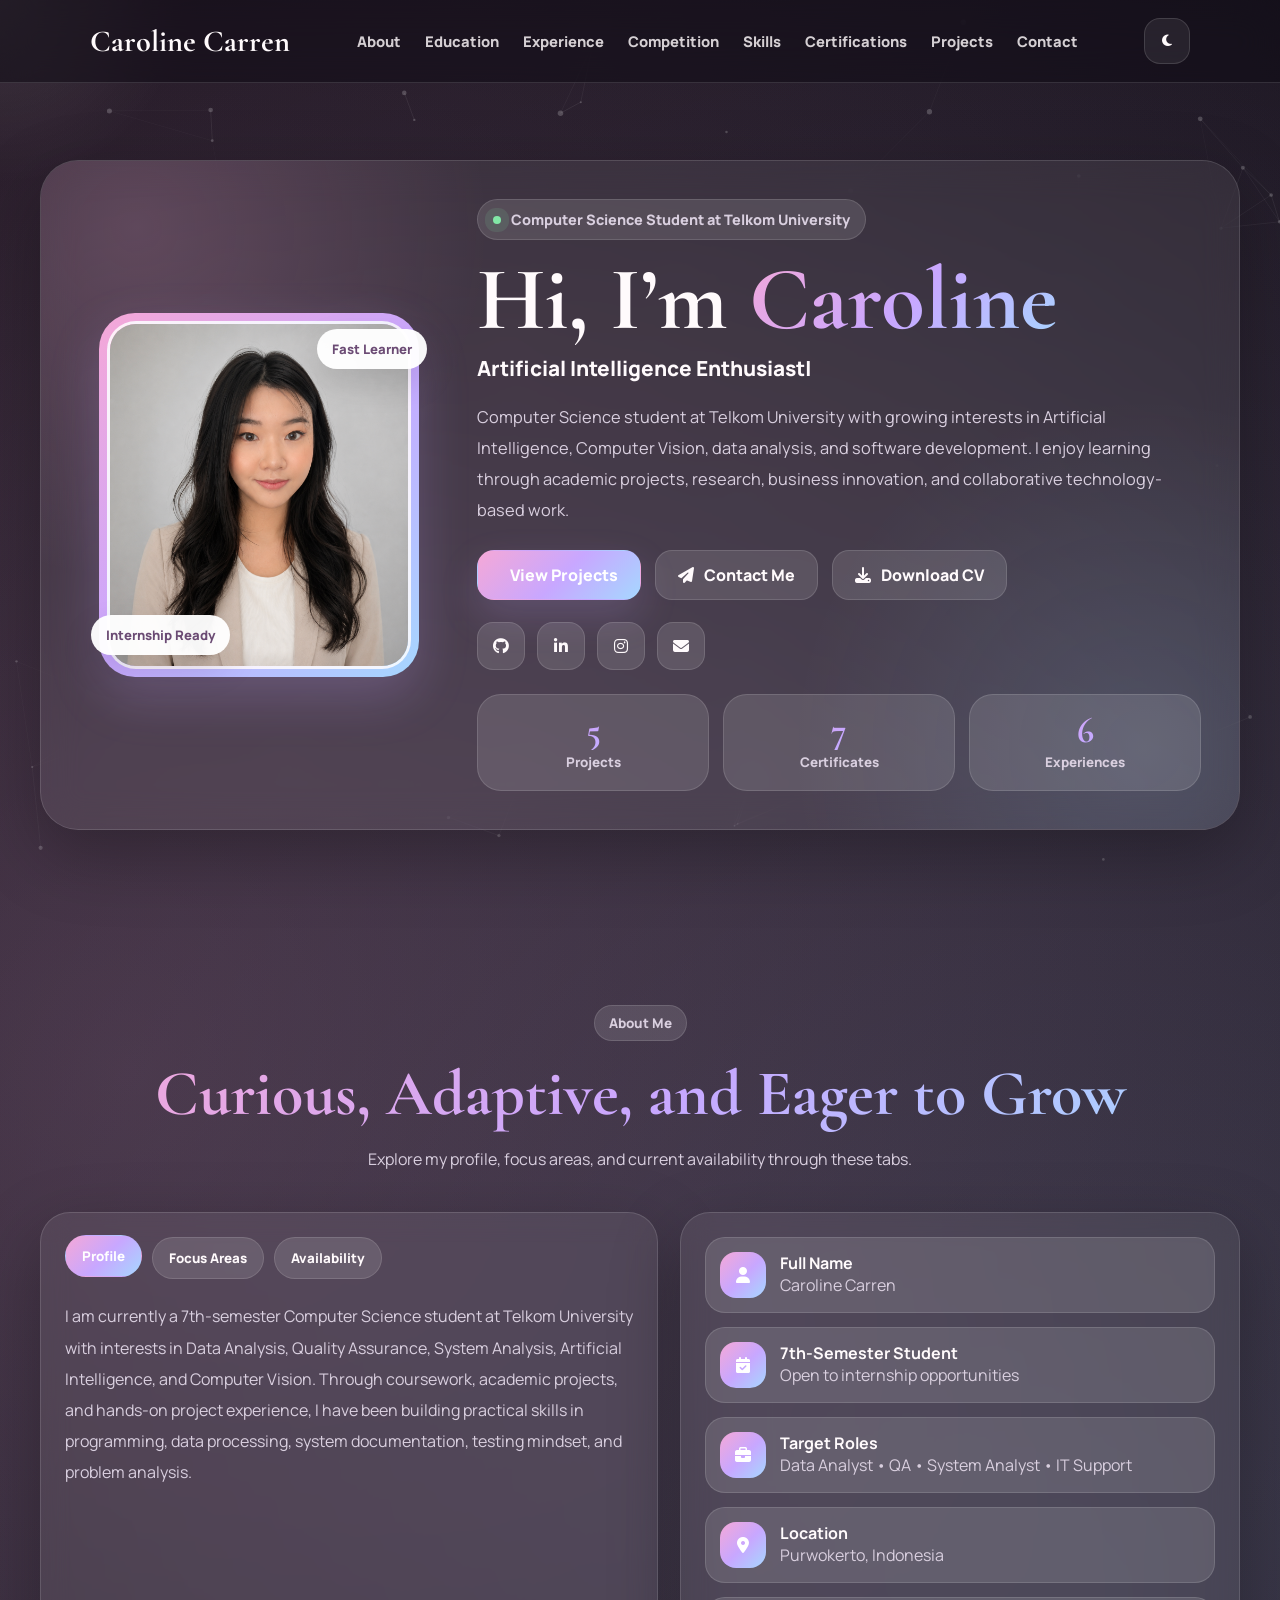
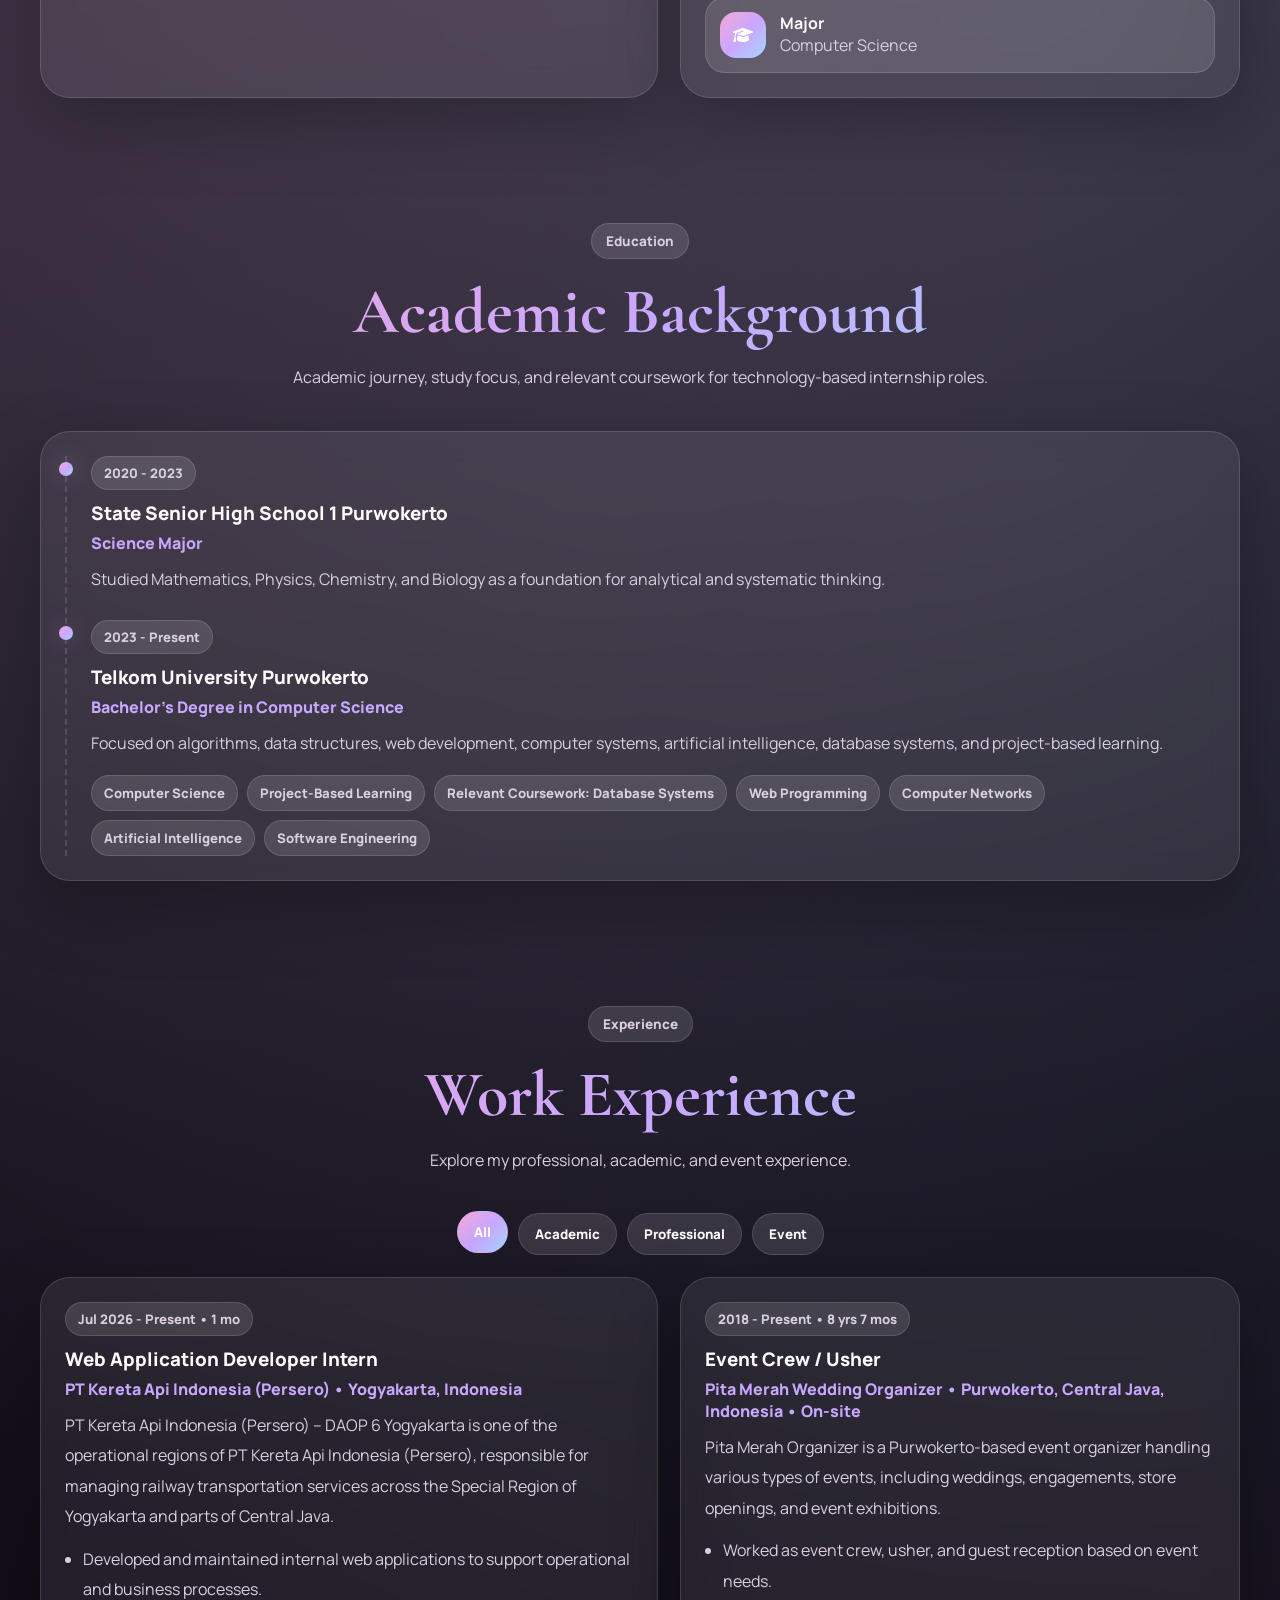
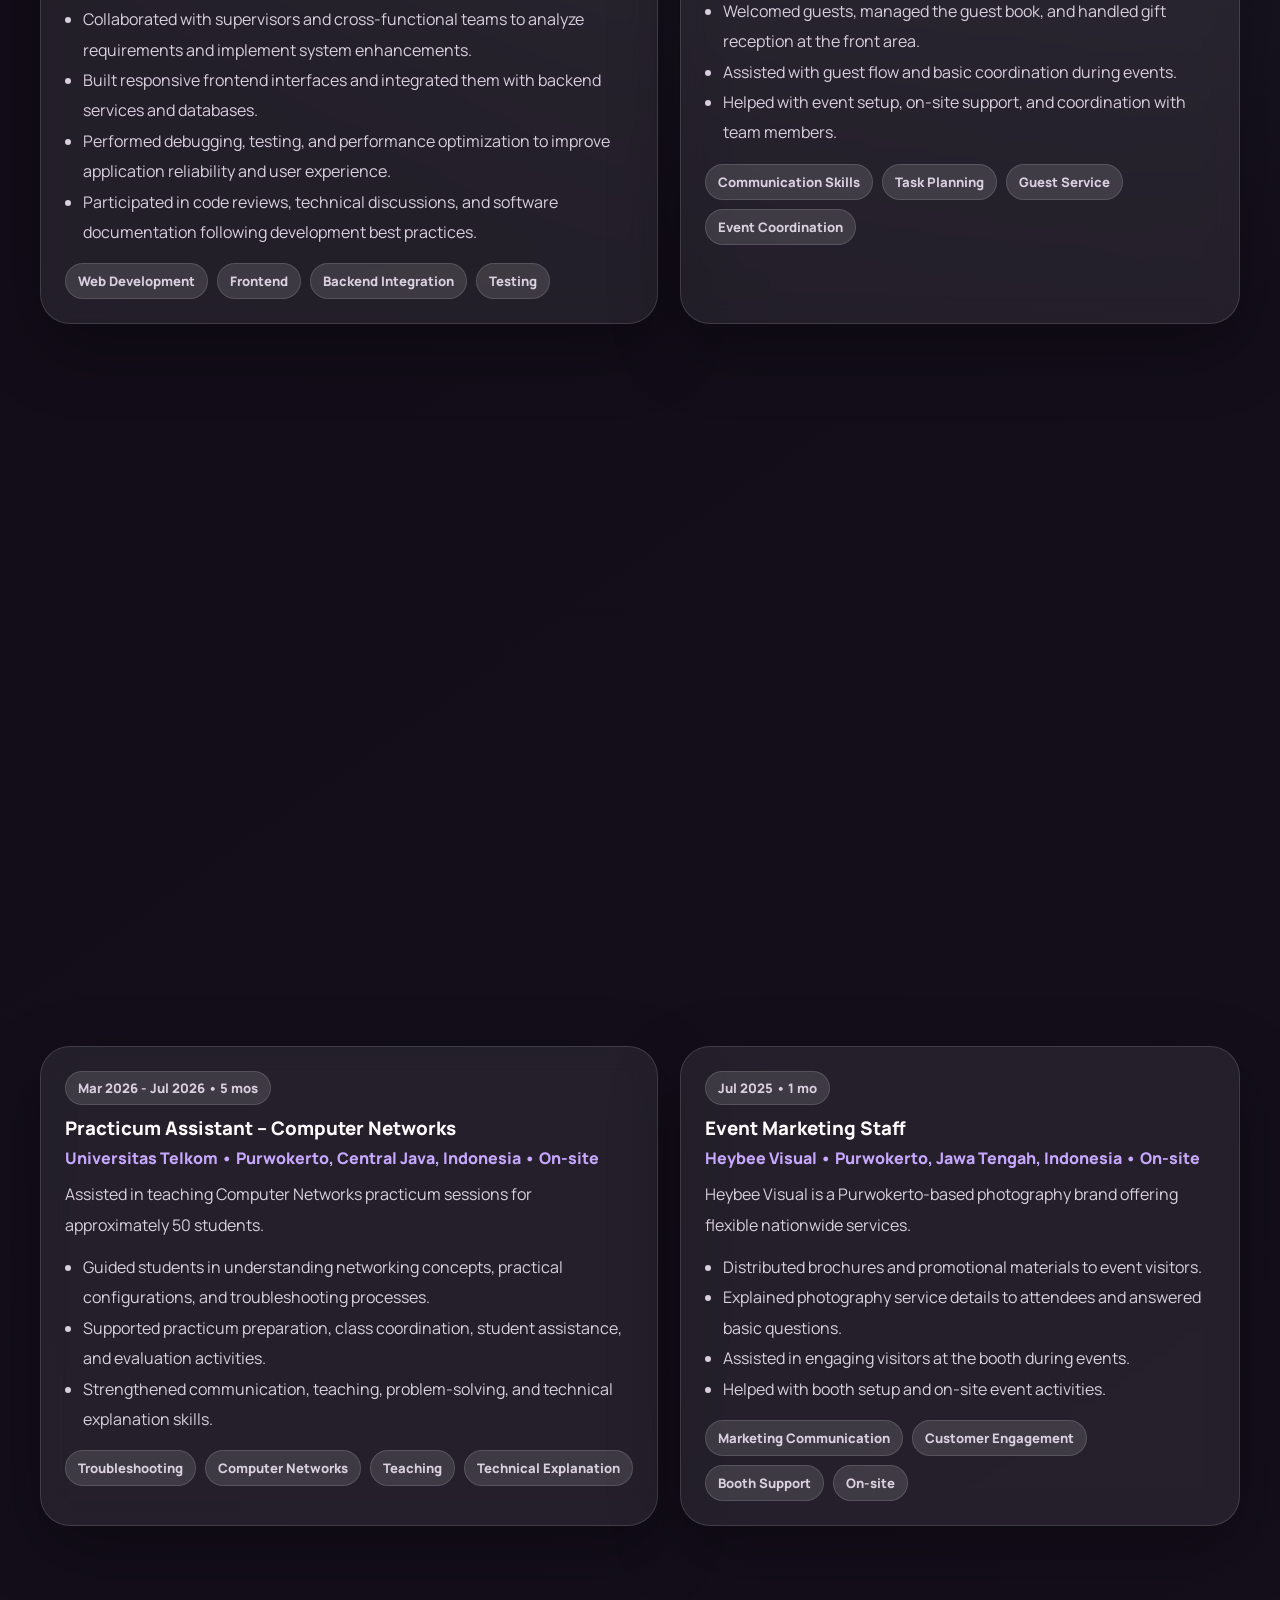
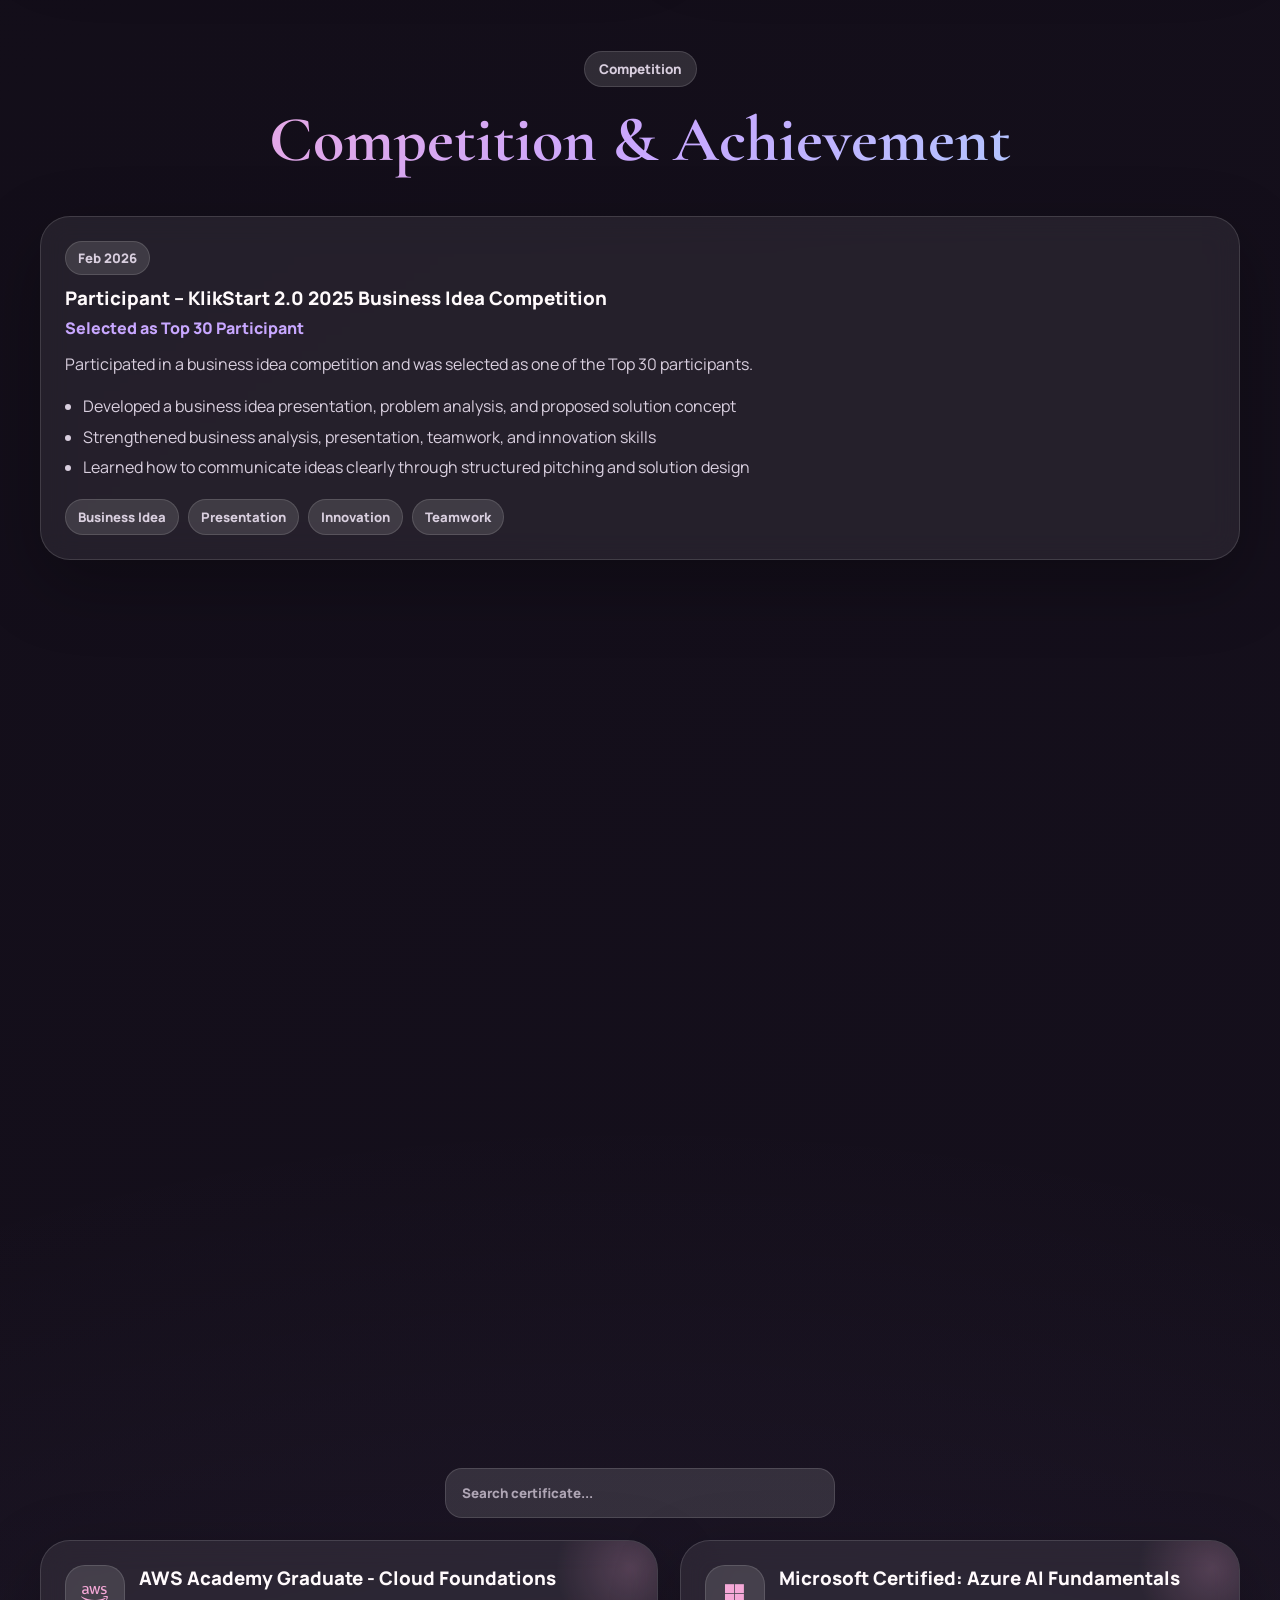
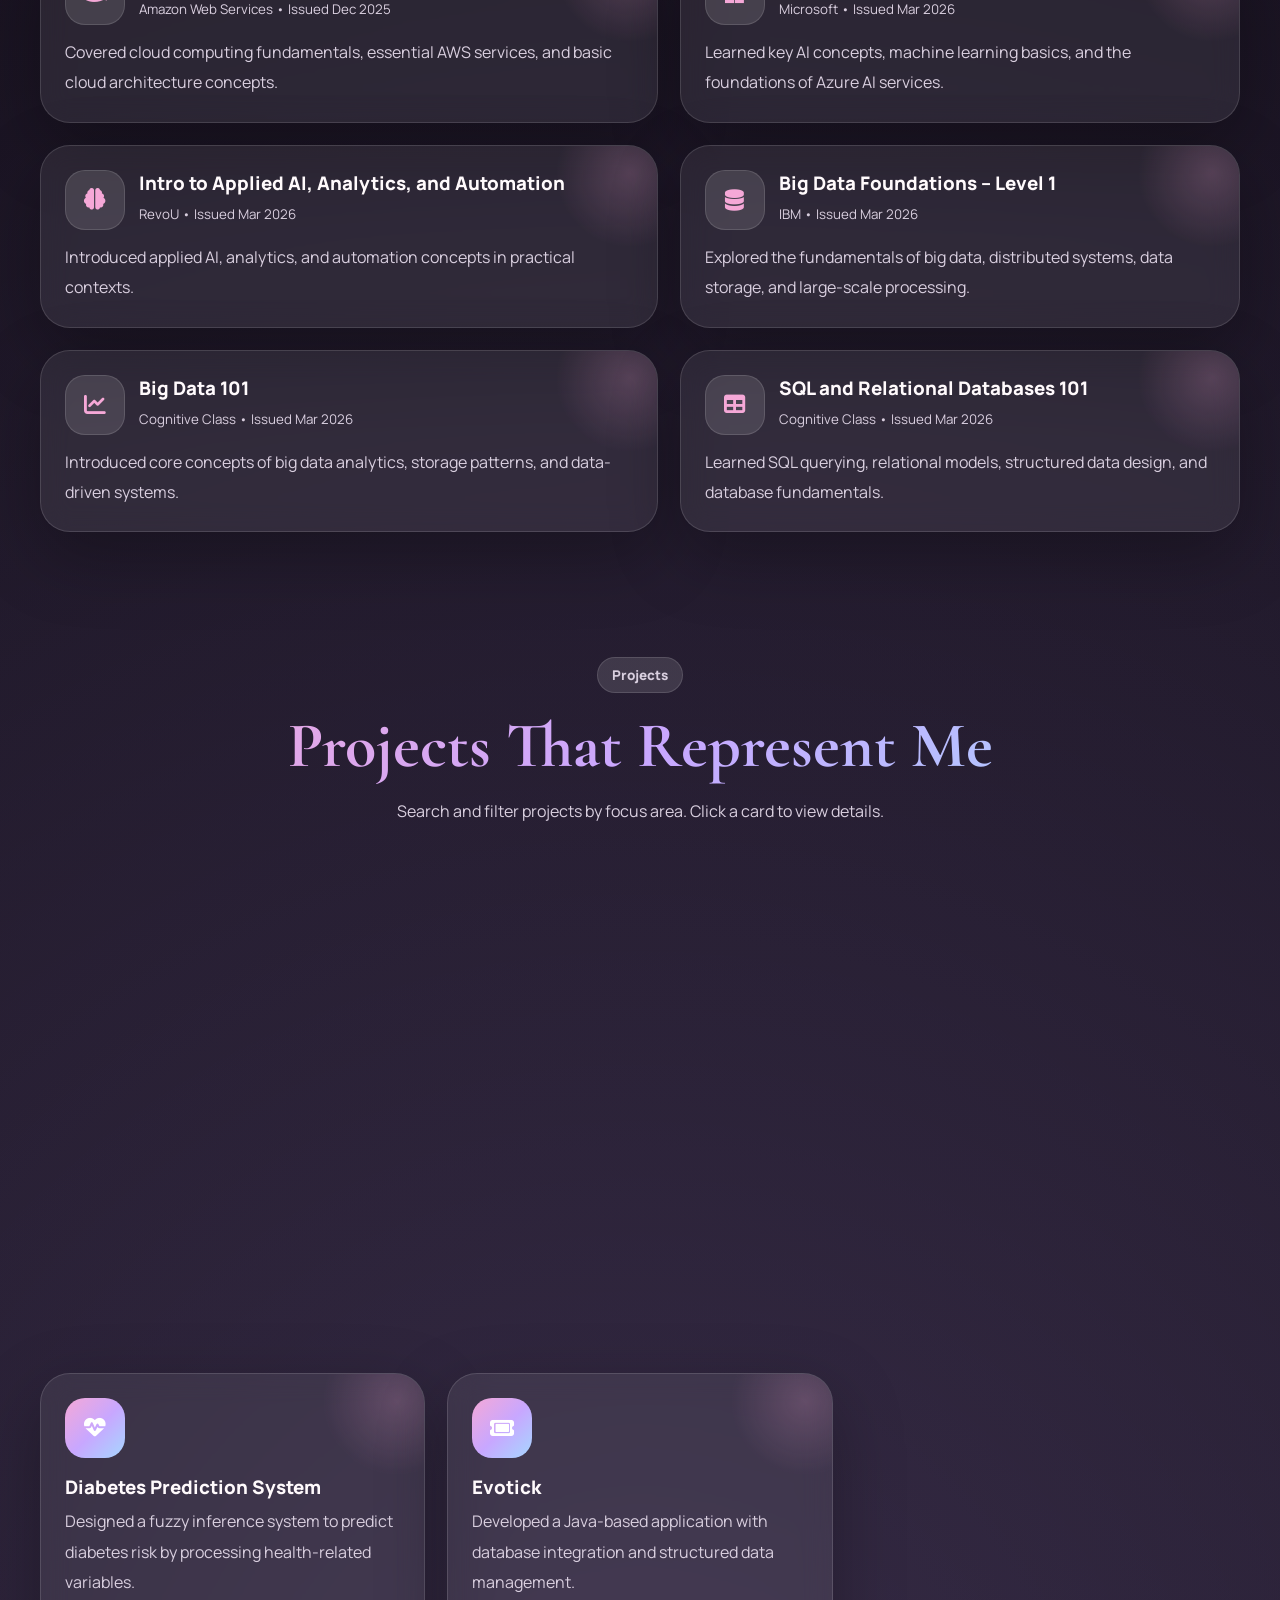
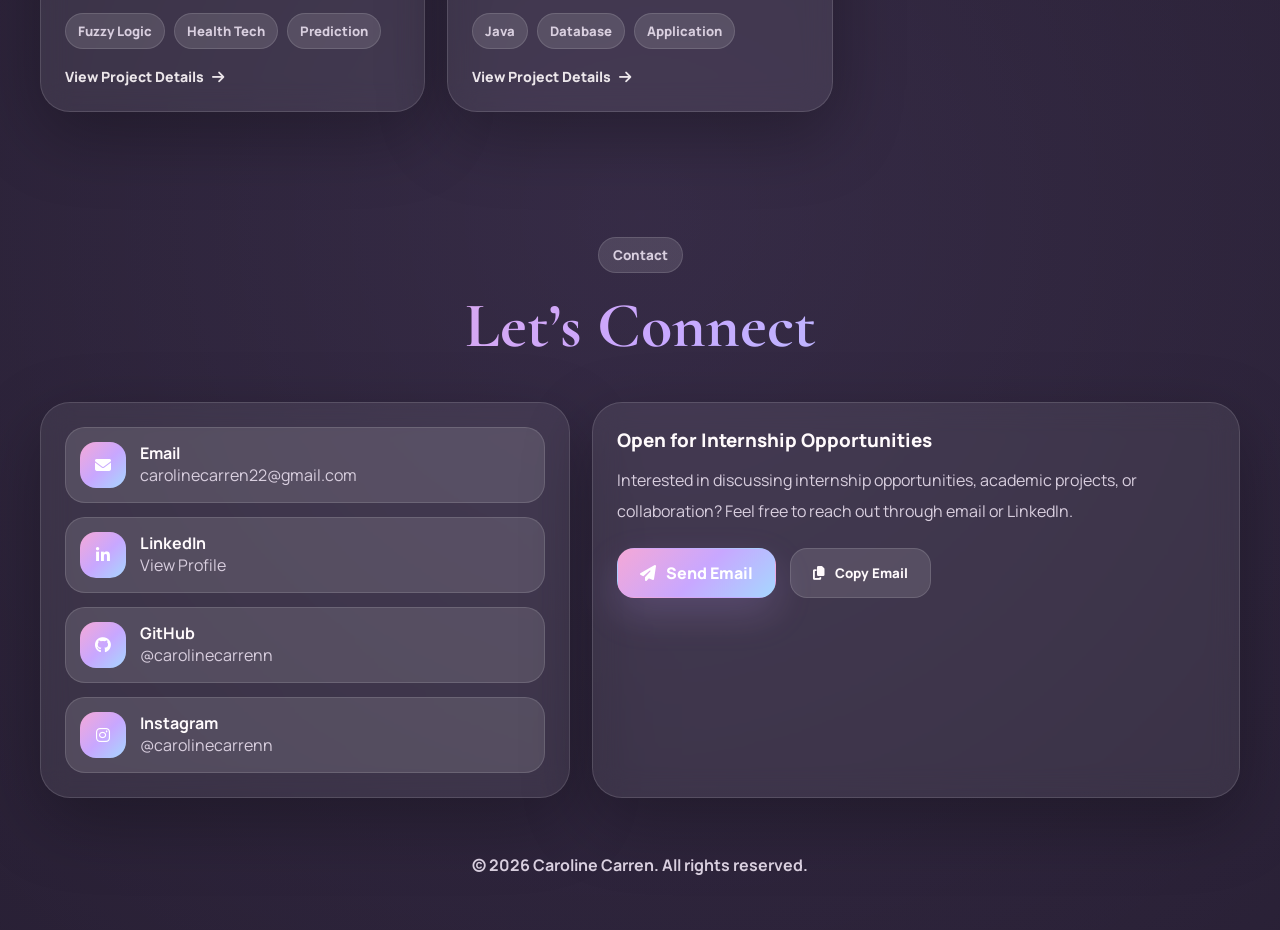
==== commit 8cafb2bf: "Update student semester" ====
--- a/portfolio/index.html
+++ b/portfolio/index.html
@@ -1099,7 +1099,7 @@
             </div>
 
             <div class="panel active" id="profile">
-              I am currently a 6th-semester Computer Science student at Telkom University with interests in Data Analysis, Quality Assurance, System Analysis, Artificial Intelligence, and Computer Vision. Through coursework, academic projects, and hands-on project experience, I have been building practical skills in programming, data processing, system documentation, testing mindset, and problem analysis.
+              I am currently a 7th-semester Computer Science student at Telkom University with interests in Data Analysis, Quality Assurance, System Analysis, Artificial Intelligence, and Computer Vision. Through coursework, academic projects, and hands-on project experience, I have been building practical skills in programming, data processing, system documentation, testing mindset, and problem analysis.
             </div>
             <div class="panel" id="focus">
               My current focus includes Data Analysis, Quality Assurance, System Analysis, project documentation, and web-based project development. I also have academic exposure to Computer Vision, pose estimation, and Deep Learning concepts through my ongoing final project research.
@@ -1111,7 +1111,7 @@
 
           <div class="card reveal">
             <div class="info-item"><i class="fas fa-user"></i><div><strong>Full Name</strong><br><span>Caroline Carren</span></div></div>
-            <div class="info-item"><i class="fas fa-calendar-check"></i><div><strong>6th-Semester Student</strong><br><span>Open to internship opportunities</span></div></div>
+            <div class="info-item"><i class="fas fa-calendar-check"></i><div><strong>7th-Semester Student</strong><br><span>Open to internship opportunities</span></div></div>
             <div class="info-item"><i class="fas fa-briefcase"></i><div><strong>Target Roles</strong><br><span>Data Analyst • QA • System Analyst • IT Support</span></div></div>
             <div class="info-item"><i class="fas fa-location-dot"></i><div><strong>Location</strong><br><span>Purwokerto, Indonesia</span></div></div>
             <div class="info-item"><i class="fas fa-graduation-cap"></i><div><strong>Major</strong><br><span>Computer Science</span></div></div>
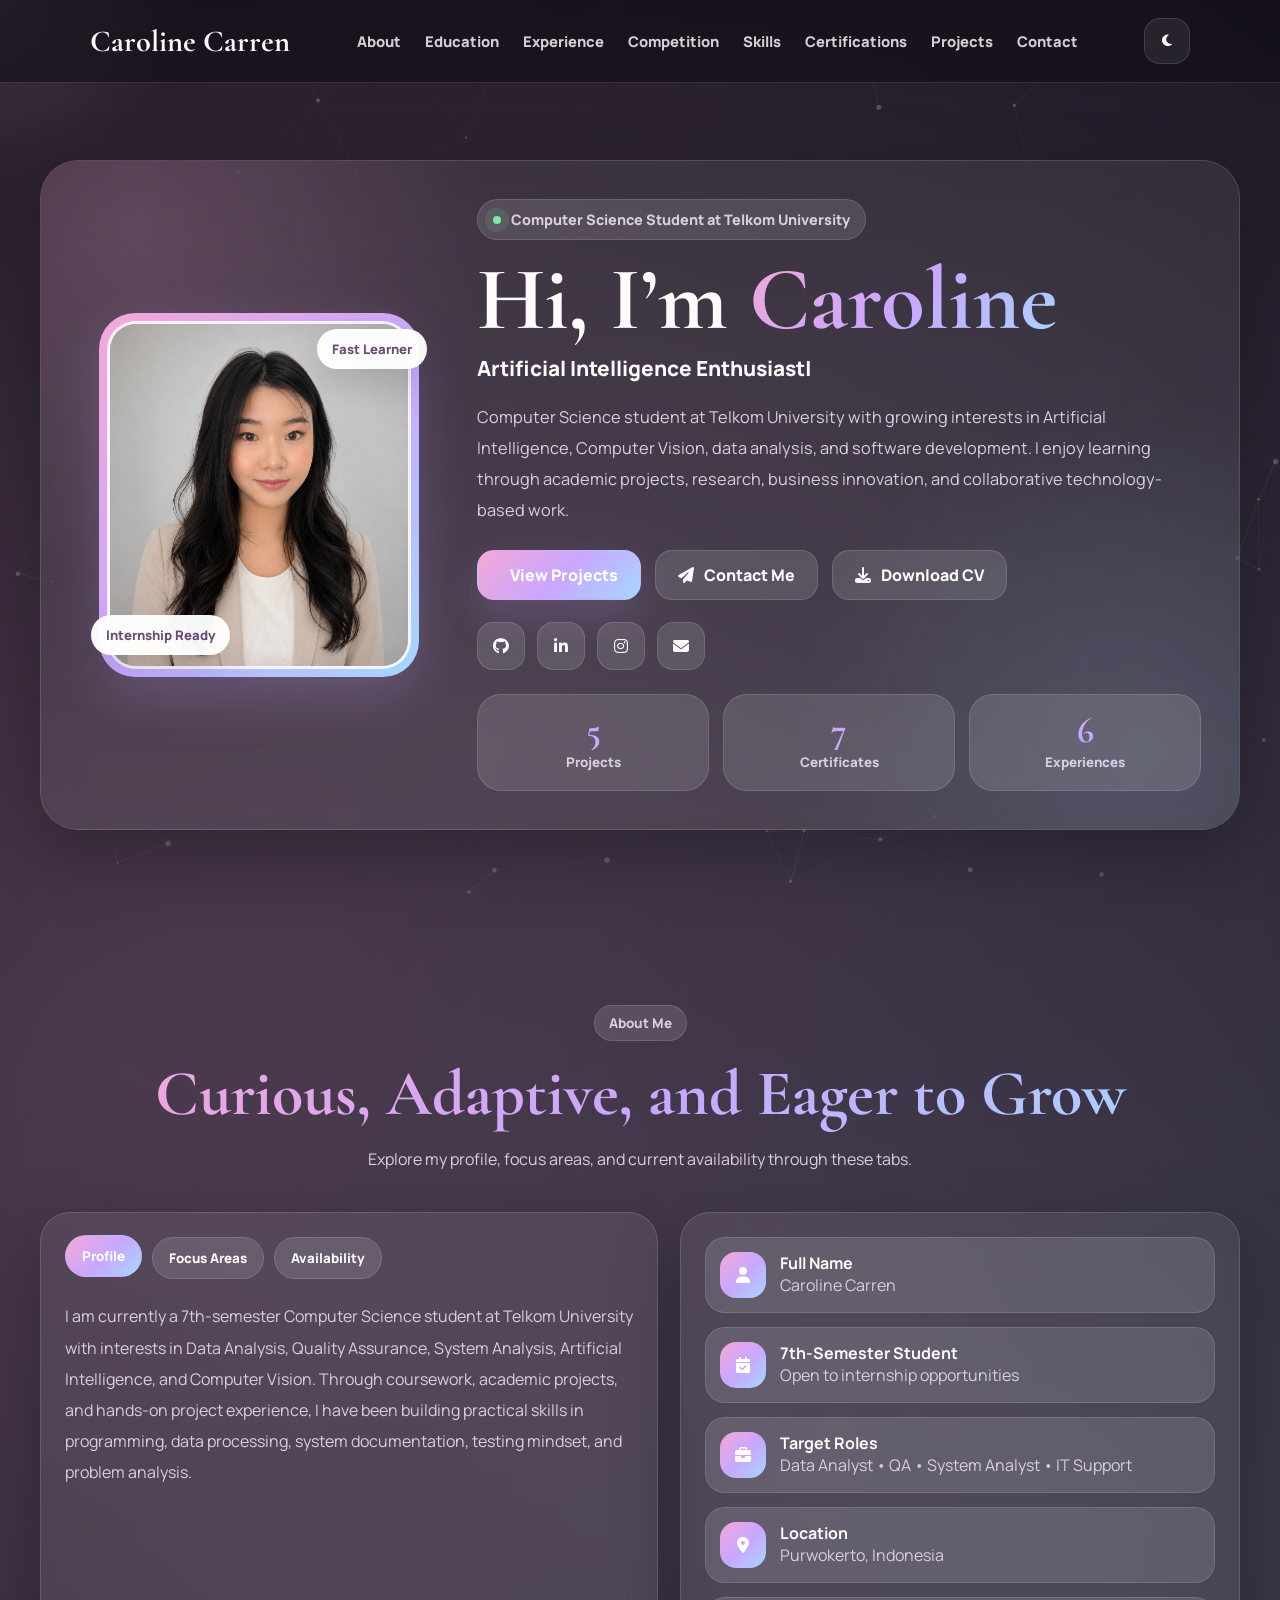
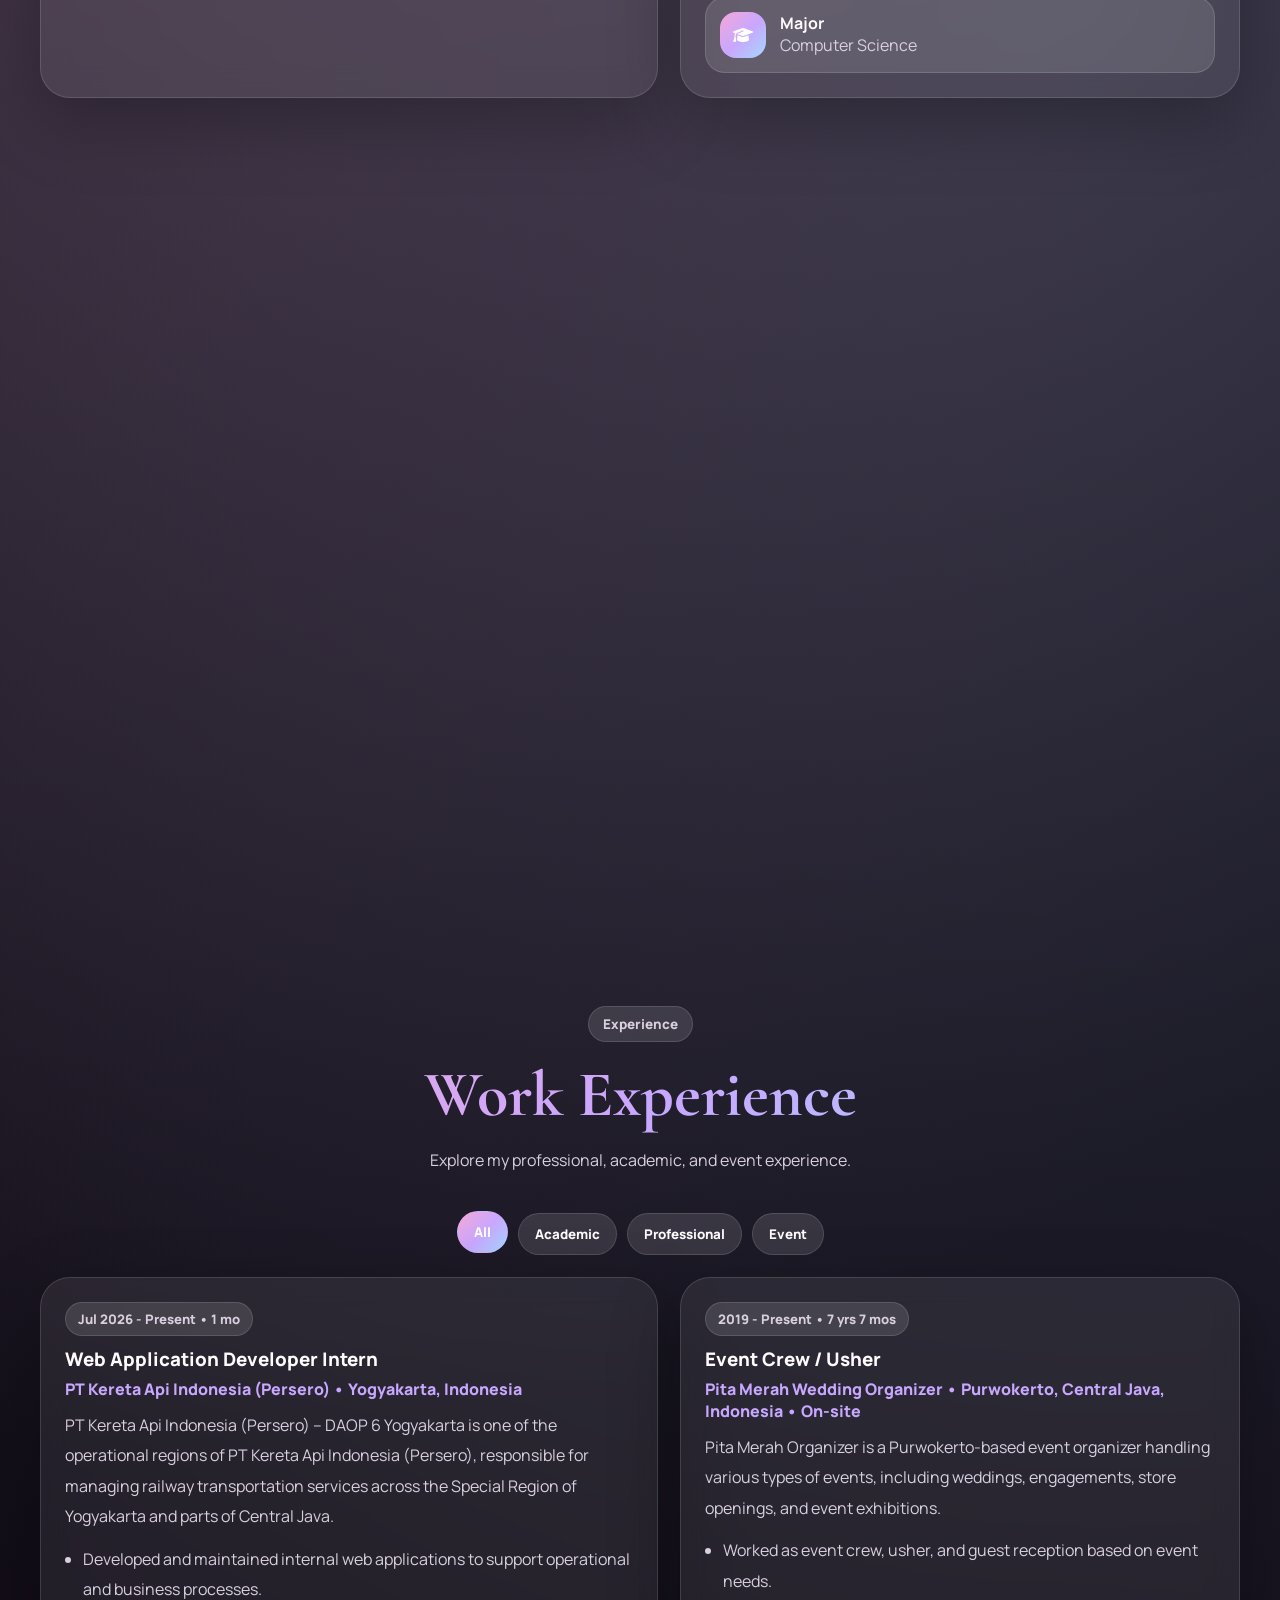
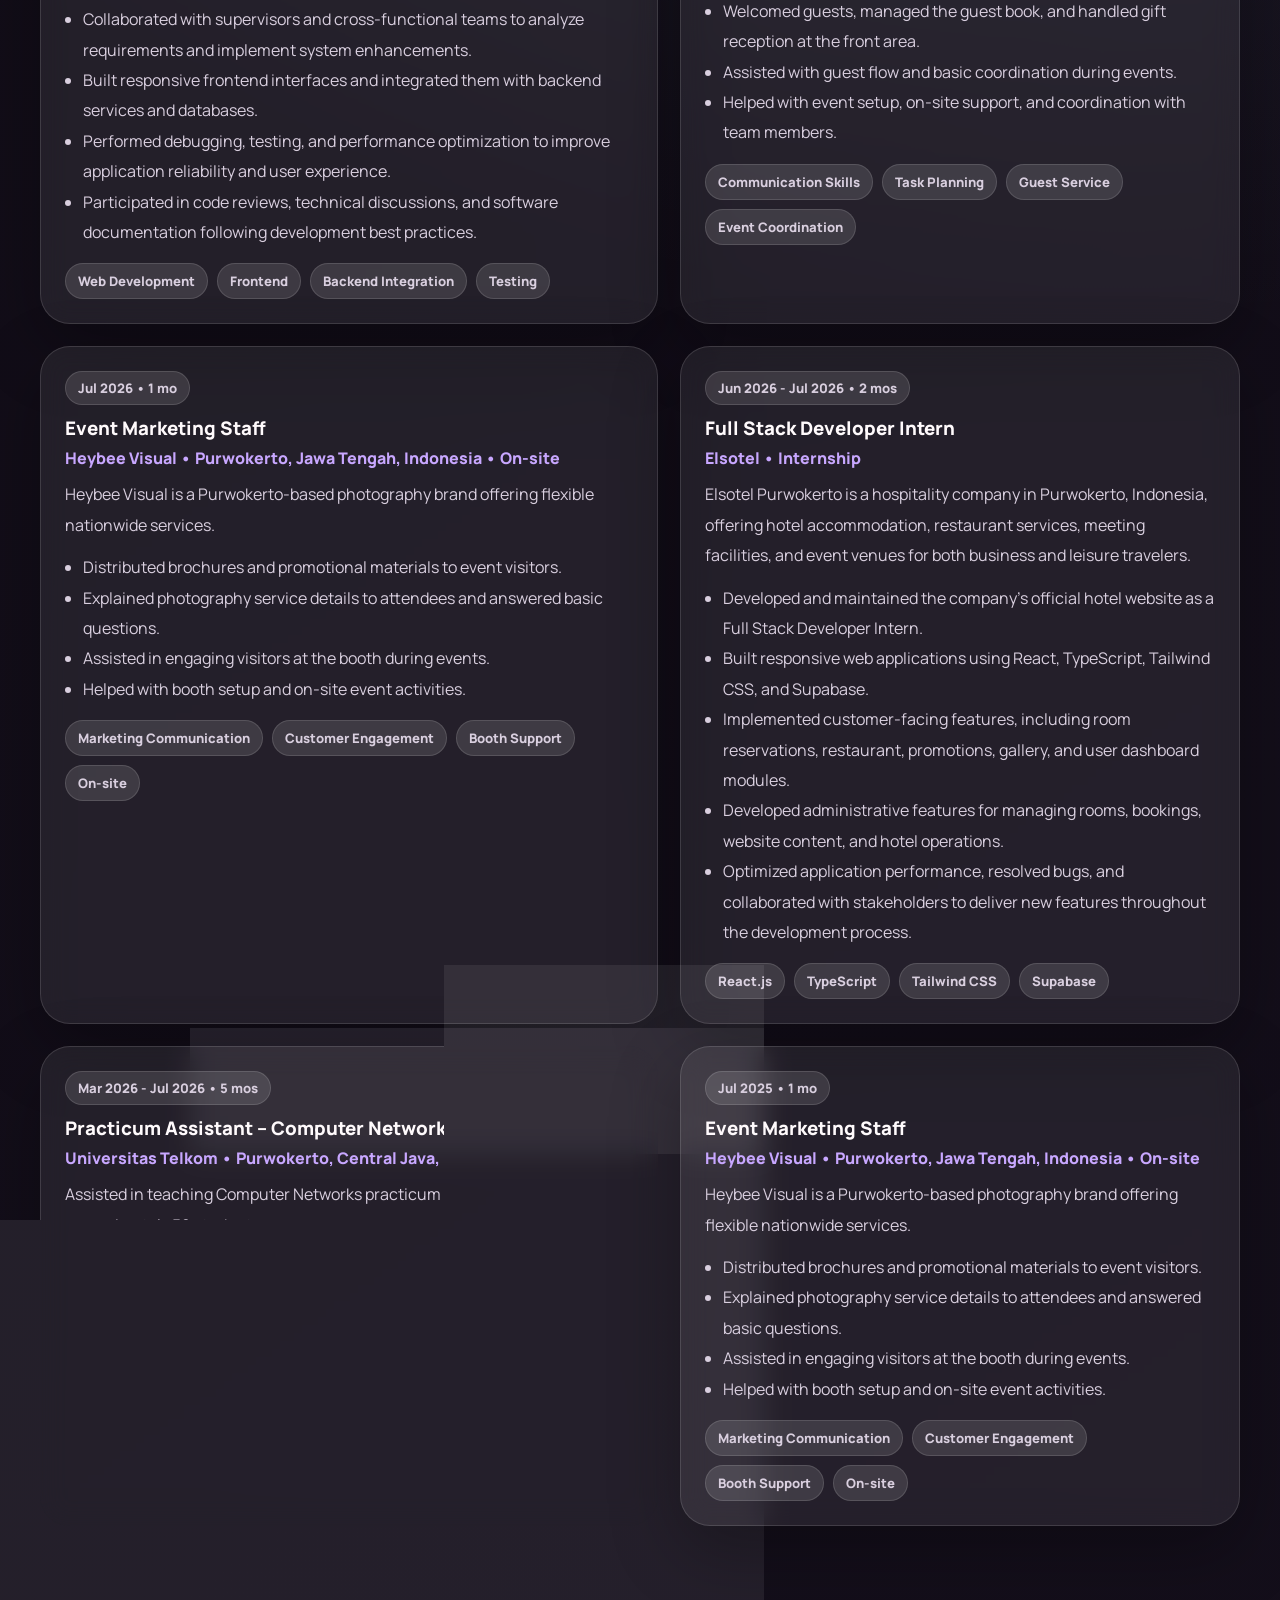
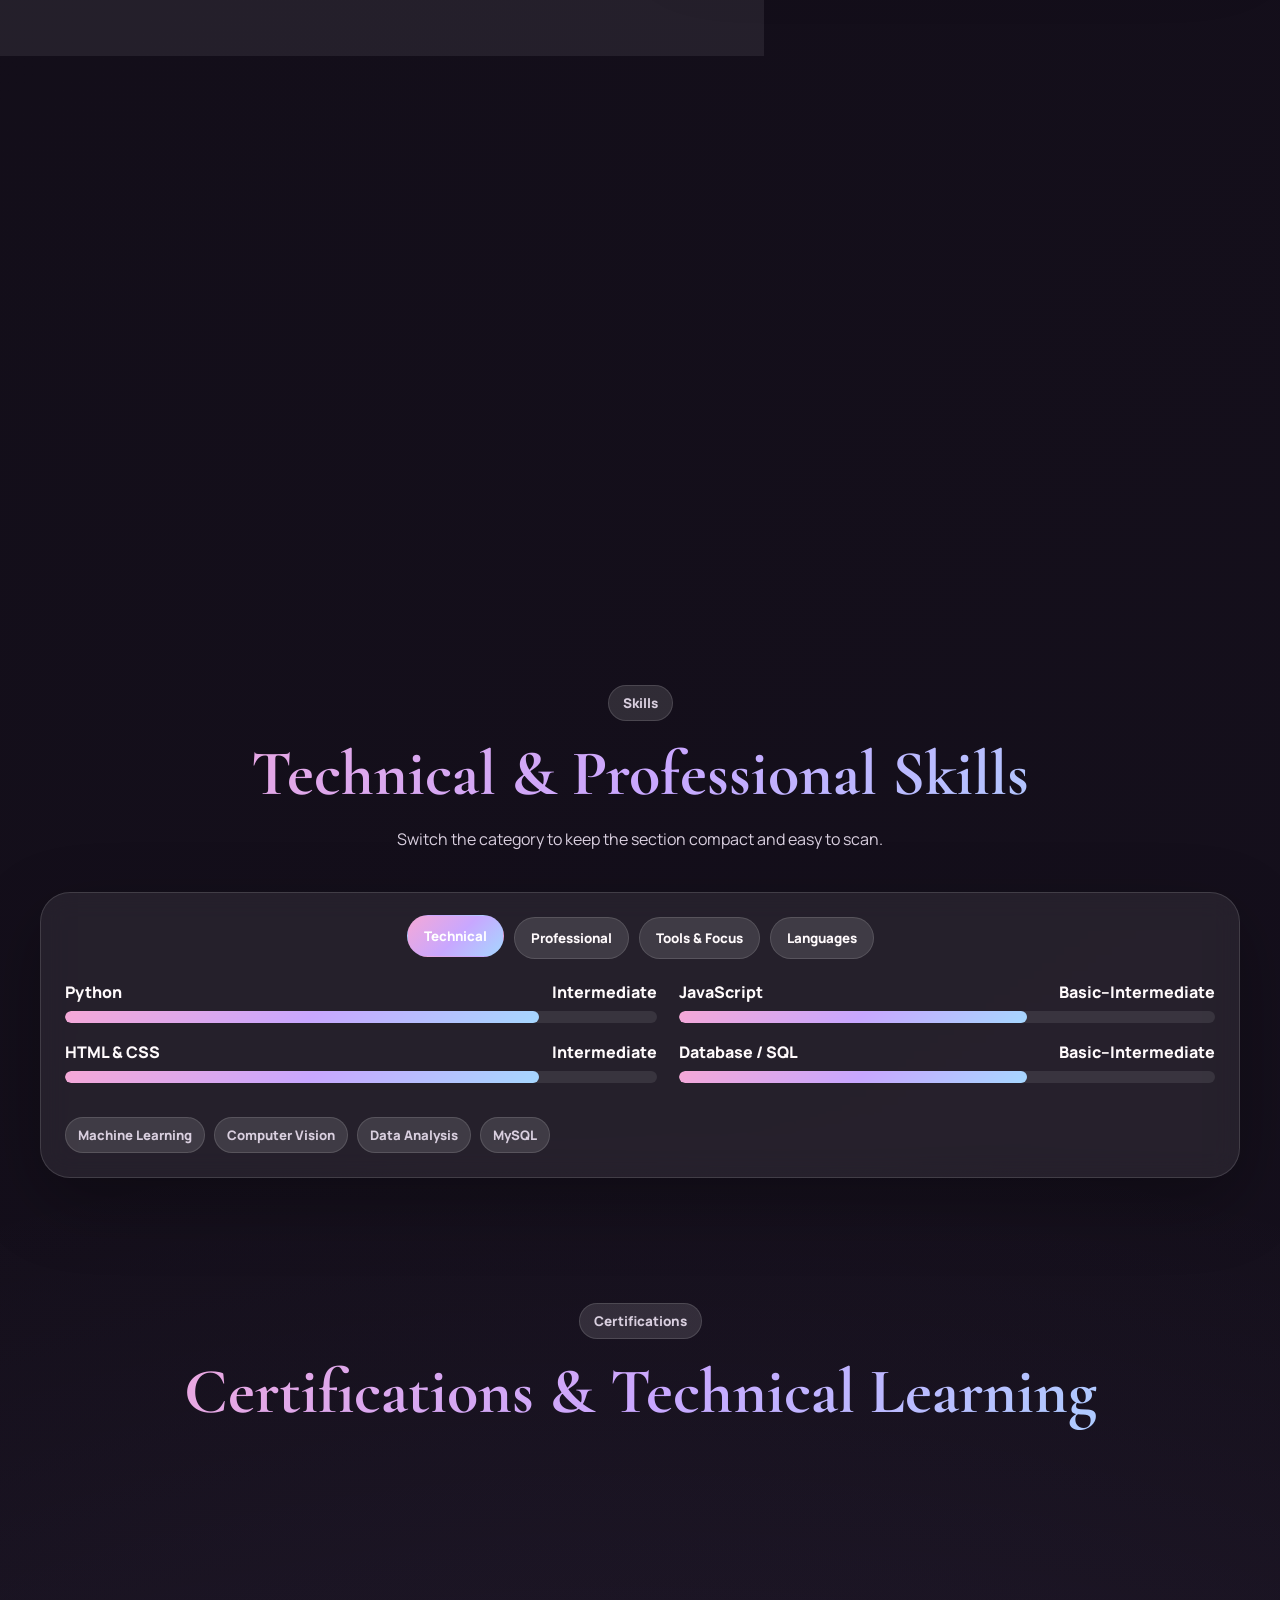
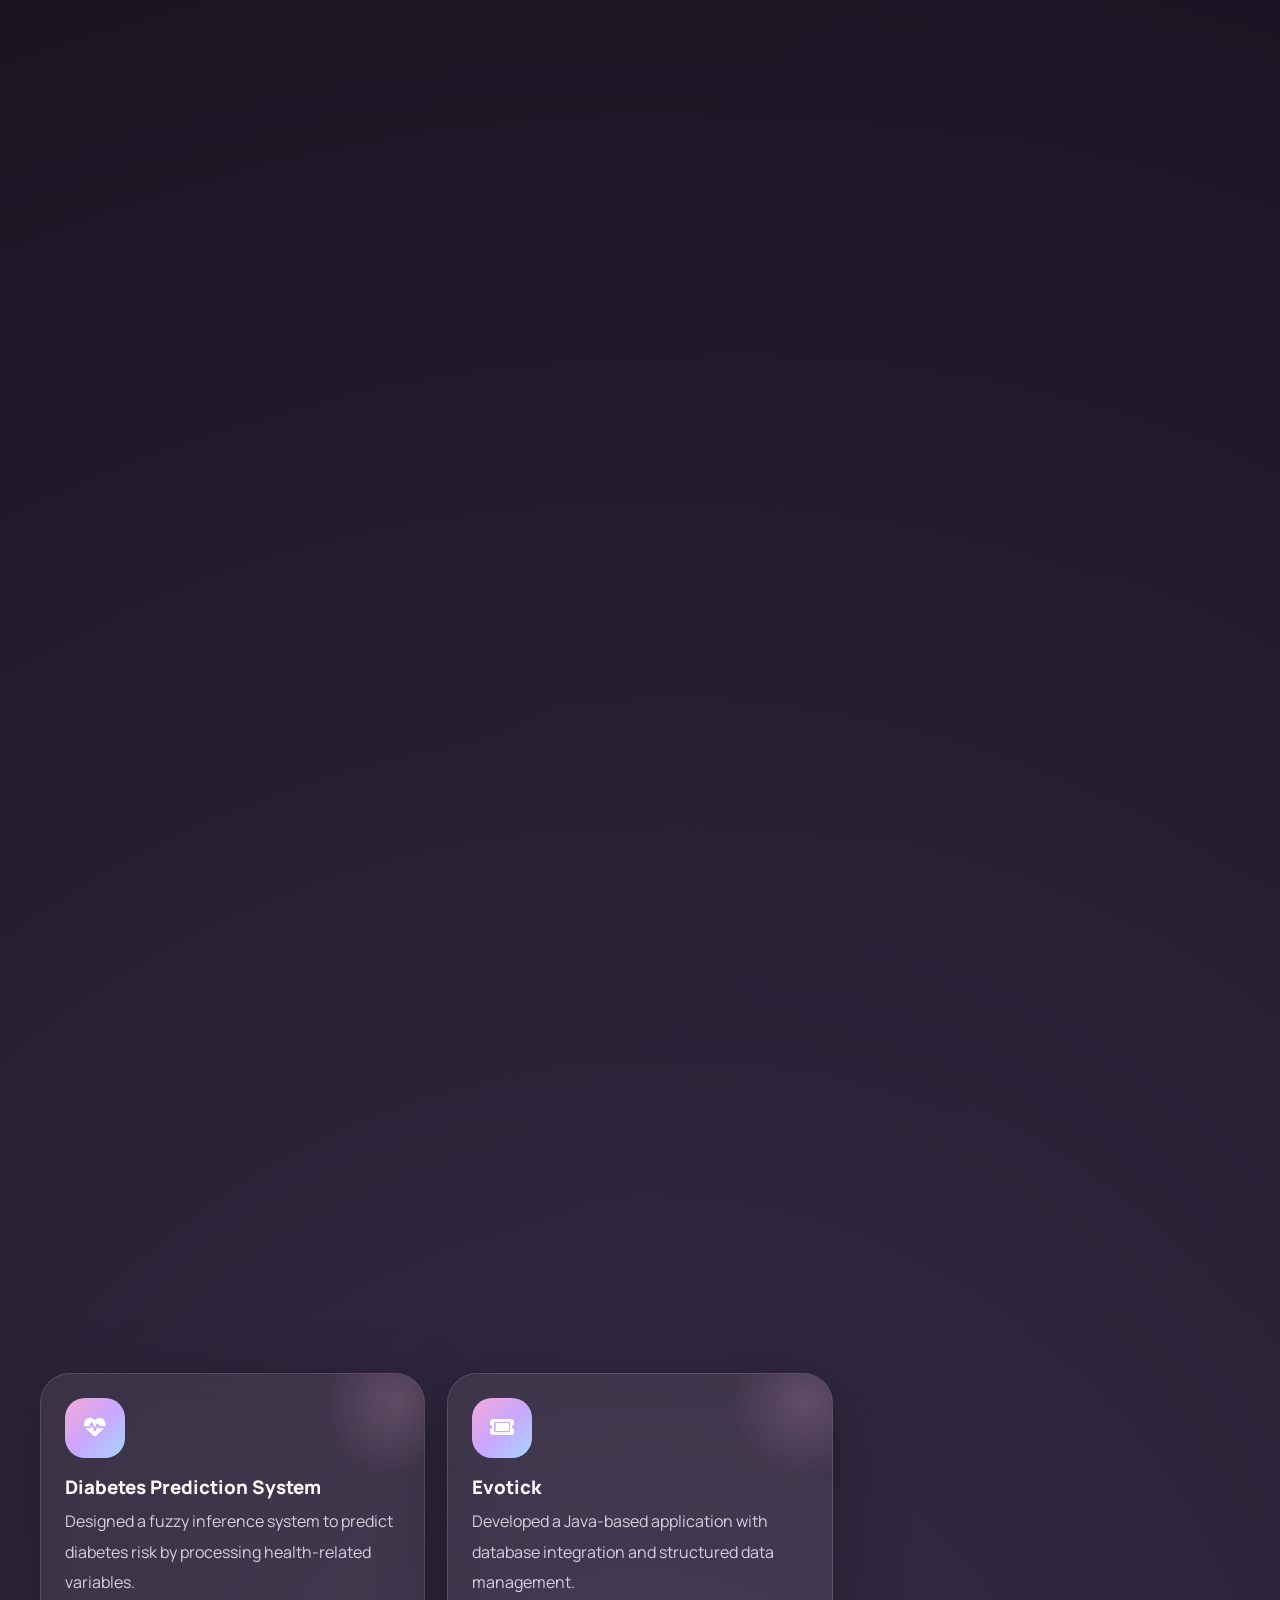
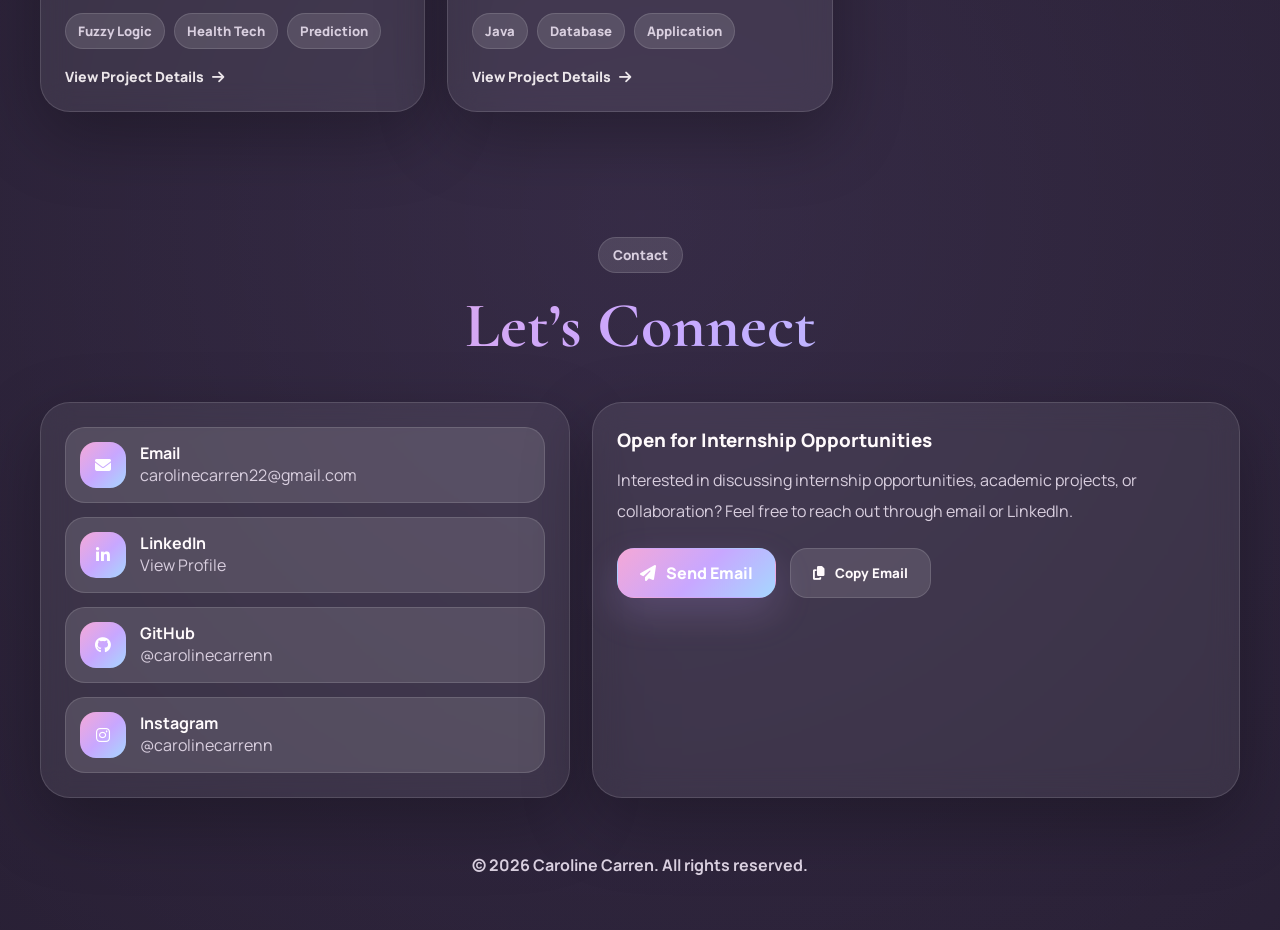
==== commit 058ff9e3: "Pesan commit" ====
--- a/portfolio/index.html
+++ b/portfolio/index.html
@@ -1192,7 +1192,7 @@
 
           <div class="exp-item" data-exp="event professional">
             <div class="card reveal">
-              <span class="date">2018 - Present &bull; 8 yrs 7 mos</span>
+              <span class="date">2019 - Present &bull; 7 yrs 7 mos</span>
               <h3>Event Crew / Usher</h3>
               <div class="sub">Pita Merah Wedding Organizer &bull; Purwokerto, Central Java, Indonesia &bull; On-site</div>
               <p class="muted">Pita Merah Organizer is a Purwokerto-based event organizer handling various types of events, including weddings, engagements, store openings, and event exhibitions.</p>
